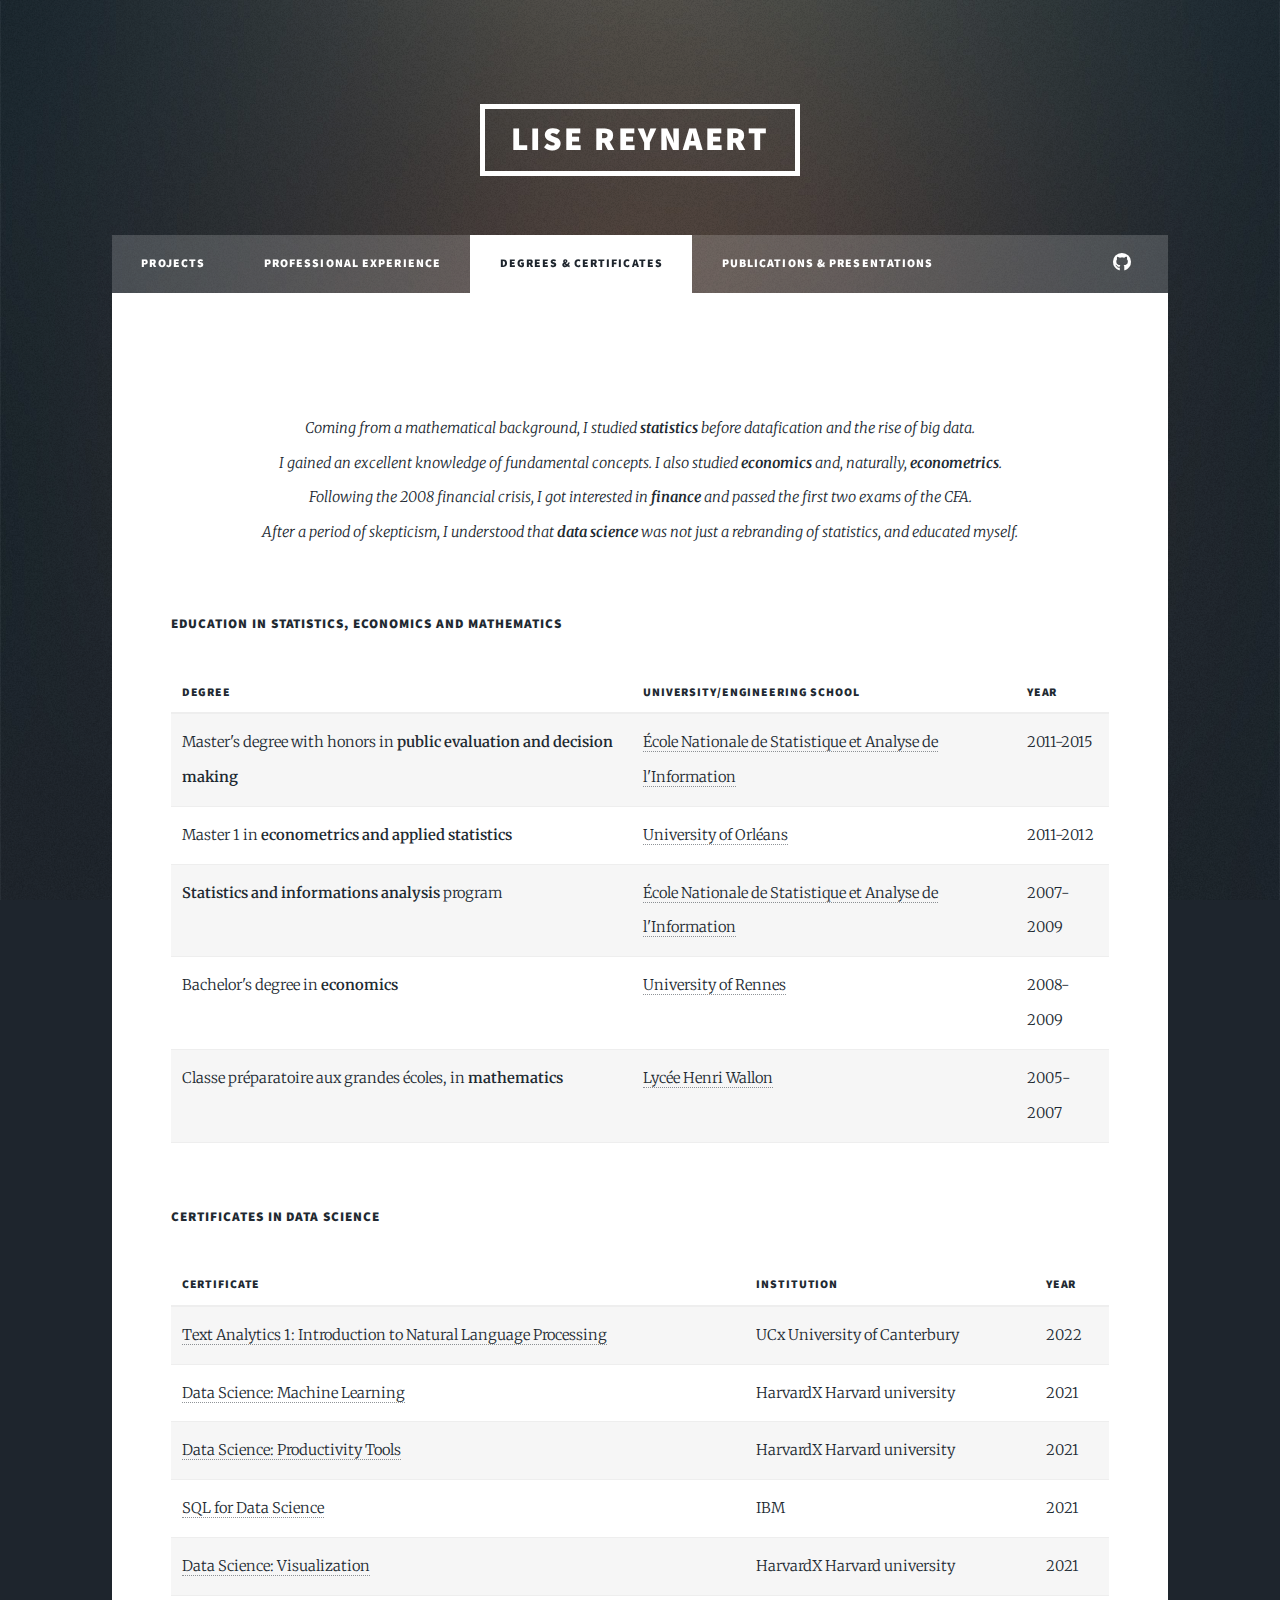
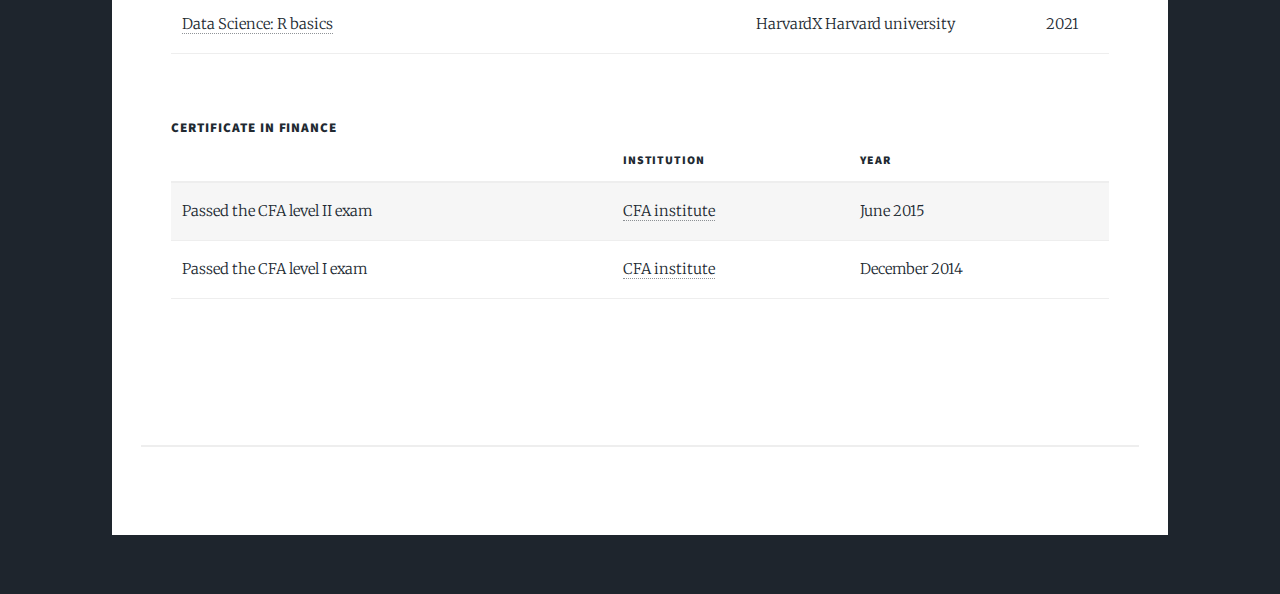
==== education.html @ 7b461258 "Add files via upload" ====
<!DOCTYPE HTML>
<!--
	Massively by HTML5 UP
	html5up.net | @ajlkn
	Free for personal and commercial use under the CCA 3.0 license (html5up.net/license)
-->
<html>
	<head>
		<title>Elements Reference - Massively by HTML5 UP</title>
		<meta charset="utf-8" />
		<meta name="viewport" content="width=device-width, initial-scale=1, user-scalable=no" />
		<link rel="stylesheet" href="assets/css/main.css" />
		<noscript><link rel="stylesheet" href="assets/css/noscript.css" /></noscript>
	</head>
	<body class="is-preload">

		<!-- Wrapper -->
			<div id="wrapper">

				<!-- Header -->
					<header id="header">
						<a href="index.html" class="logo">Lise Reynaert</a>
					</header>

				<!-- Nav -->
					<nav id="nav">
						<ul class="links">
							<li><a href="index.html">Projects</a></li>
							<li><a href="professional-experience.html">Professional experience</a></li>
							<li class="active"><a href="education.html">Degrees & certificates</a></li>
							<li ><a href="Publications.html">Publications & presentations</a></li>

						</ul>
						<ul class="icons">
							<li><a href="https://github.com/LiseReynaert" class="icon brands fa-github"><span class="label">GitHub</span></a></li>
						</ul>

					</nav>

				<!-- Main -->	
					<div id="main">

						<!-- Post -->
							<section class="post">
								<p><center><i>Coming from a mathematical background, I studied <strong>statistics</strong> before datafication and the rise of big data. <br />I gained an excellent knowledge of fundamental concepts.<!-- <br /> <strong>probability, optimisation, statistical inference, estimation, modelling, algorithms, experimental design</strong><br />-->
									I also studied <strong>economics</strong> and, naturally, <strong>econometrics</strong>.<br />
									Following the 2008 financial crisis, I got interested in <strong>finance </strong>and passed the first two exams of the CFA.<br />
									After a period of skepticism, I understood that <strong>data science</strong> was not just a rebranding of statistics, and educated myself.
								</i></center></p><br />

								<!-- Text stuff -->
								<h5>Education in statistics, economics and mathematics</h5><br />
										<div class="table-wrapper">
											<table>
												<thead>
													<tr>
														<th>Degree</th>
														<th>University/engineering school</th>
														<th>Year</th>
													</tr>
												</thead>
												<tbody>
													<tr>
														<td>Master's degree with honors in <b>public evaluation and decision making</b></td>
														<td><a href="https://ensai.fr/en/">École Nationale de Statistique et Analyse de l'Information</a></td>
														<td>2011-2015</td>
													</tr>
													<tr>
														<td>Master 1 in <b>econometrics and applied statistics</b></td>
														<td><a href = "https://www.master-esa.fr/">University of Orléans</a></td>
														<td>2011-2012</td>
													</tr>
													<tr>
														<td><b>Statistics and informations analysis</b> program</td>
														<td> <a href = "https://ensai.fr/en/2-cursus/cursus-statisticien-public/">École Nationale de Statistique et Analyse de l'Information</a></a></td>
														<td>2007-2009</td>
													</tr>
													<tr>
														<td>Bachelor's degree in <b>economics</b></td>
														<td> <a href = "https://eco.univ-rennes1.fr/">University of Rennes</a> </td>
														<td>2008-2009</td>
													</tr>
													<tr>
														<td>Classe préparatoire aux grandes écoles, in <b>mathematics</b></td>
														<td><a href = "https://lyceewallon.wixsite.com/cpge"> Lycée Henri Wallon</a></td>
														<td>2005-2007</td>
													</tr>
												</tbody>
											</table>
											</div>
											<br />
											<h5>Certificates in data science</h5><br />
											<div class="table-wrapper">
												<table>
													<thead>
														<tr>
															<th>Certificate</th>
															<th>Institution</th>
															<th>Year</th>
														</tr>
													</thead>
													<tbody>
														<tr>
															<td><a href="https://www.edx.org/course/introducing-text-analytics">Text Analytics 1: Introduction to Natural Language Processing</a></td>
															<td>UCx University of Canterbury </td>
															<td>2022</td>
														</tr>
														<tr>
															<td><a href="https://www.edx.org/course/data-science-machine-learning"> Data Science: Machine Learning</a></td>
															<td>HarvardX Harvard university</td>
															<td>2021</td>
														</tr>
														<tr>
															<td><a href="https://www.edx.org/course/data-science-productivity-tools"> Data Science: Productivity Tools</a></td>
															<td>HarvardX Harvard university</td>
															<td>2021</td>
														</tr>
														<tr>
															<td><a href="https://www.edx.org/course/sql-for-data-science"> SQL for Data Science</a></td>
															<td>IBM</td>
															<td>2021</td>
														</tr>
														<tr>
															<td><a href="https://www.edx.org/course/data-science-visualization"> Data Science: Visualization</a></td>
															<td>HarvardX Harvard university</td>
															<td>2021</td>
														</tr>	
														<tr>
															<td><a href="https://www.edx.org/course/data-science-r-basics"> Data Science: R basics</a></td>
															<td>HarvardX Harvard university</td>
															<td>2021</td>
														</tr>	
													</tbody>
												</table>

												<br />

												<h5>Certificate in finance</h5>
												<div class="table-wrapper">
													<table>
														<thead>
															<tr>
																<th></th>
																<th>Institution</th>
																<th>Year</th>
															</tr>
														</thead>
														<tbody>
															<tr>
																<td>Passed the CFA level II exam </b></td>
																<td><a href="https://www.cfainstitute.org/">CFA institute</a></td>
																<td>June 2015</td>
															</tr>
															<tr>
																<td>Passed the CFA level I exam </b></td>
																<td><a href="https://www.cfainstitute.org/">CFA institute</a></td>
																<td>December 2014</td>
															</tr>
													</tbody>
												</table>	



									</p>

								
								</section>
				<!-- Copyright -->
					<div id="copyright">
					</div>
				

			</div>

		<!-- Scripts -->
			<script src="assets/js/jquery.min.js"></script>
			<script src="assets/js/jquery.scrollex.min.js"></script>
			<script src="assets/js/jquery.scrolly.min.js"></script>
			<script src="assets/js/browser.min.js"></script>
			<script src="assets/js/breakpoints.min.js"></script>
			<script src="assets/js/util.js"></script>
			<script src="assets/js/main.js"></script>

	</body>
</html>
---- assets/css/main.css ----
@import url(fontawesome-all.min.css);
@import url("https://fonts.googleapis.com/css?family=Merriweather:300,700,300italic,700italic|Source+Sans+Pro:900");

/*
	Massively by HTML5 UP
	html5up.net | @ajlkn
	Free for personal and commercial use under the CCA 3.0 license (html5up.net/license)
*/

html, body, div, span, applet, object,
iframe, h1, h2, h3, h4, h5, h6, p, blockquote,
pre, a, abbr, acronym, address, big, cite,
code, del, dfn, em, img, ins, kbd, q, s, samp,
small, strike, strong, sub, sup, tt, var, b,
u, i, center, dl, dt, dd, ol, ul, li, fieldset,
form, label, legend, table, caption, tbody,
tfoot, thead, tr, th, td, article, aside,
canvas, details, embed, figure, figcaption,
footer, header, hgroup, menu, nav, output, ruby,
section, summary, time, mark, audio, video {
	margin: 0;
	padding: 0;
	border: 0;
	font-size: 100%;
	font: inherit;
	vertical-align: baseline;}

article, aside, details, figcaption, figure,
footer, header, hgroup, menu, nav, section {
	display: block;}

body {
	line-height: 1;
}

ol, ul {
	list-style: none;
}

blockquote, q {
	quotes: none;
}

	blockquote:before, blockquote:after, q:before, q:after {
		content: '';
		content: none;
	}

table {
	border-collapse: collapse;
	border-spacing: 0;
}

body {
	-webkit-text-size-adjust: none;
}

mark {
	background-color: transparent;
	color: inherit;
}

input::-moz-focus-inner {
	border: 0;
	padding: 0;
}

input, select, textarea {
	-moz-appearance: none;
	-webkit-appearance: none;
	-ms-appearance: none;
	appearance: none;
}

/* Basic */

	@-ms-viewport {
		width: device-width;
	}

	body {
		-ms-overflow-style: scrollbar;
	}

	@media screen and (max-width: 480px) {

		html, body {
			min-width: 320px;
		}

	}

	html {
		box-sizing: border-box;
	}

	*, *:before, *:after {
		box-sizing: inherit;
	}

	body {
		background-color: #1e252d;
	}

		body.is-preload *, body.is-preload *:before, body.is-preload *:after {
			-moz-animation: none !important;
			-webkit-animation: none !important;
			-ms-animation: none !important;
			animation: none !important;
			-moz-transition: none !important;
			-webkit-transition: none !important;
			-ms-transition: none !important;
			transition: none !important;
		}

/* Type */

	html {
		font-size: 16pt;
	}

		@media screen and (max-width: 1680px) {

			html {
				font-size: 12pt;
			}

		}

		@media screen and (max-width: 1280px) {

			html {
				font-size: 11pt;
			}

		}

		@media screen and (max-width: 360px) {

			html {
				font-size: 10pt;
			}

		}

	body {
		color: #212931;
	}

	body, input, select, textarea {
		font-family: "Merriweather", Georgia, serif;
		font-weight: 300;
		font-size: 1rem;
		line-height: 2.375;
	}

	a {
		-moz-transition: color 0.2s ease-in-out, background-color 0.2s ease-in-out, border-color 0.2s ease-in-out, box-shadow 0.2s ease-in-out;
		-webkit-transition: color 0.2s ease-in-out, background-color 0.2s ease-in-out, border-color 0.2s ease-in-out, box-shadow 0.2s ease-in-out;
		-ms-transition: color 0.2s ease-in-out, background-color 0.2s ease-in-out, border-color 0.2s ease-in-out, box-shadow 0.2s ease-in-out;
		transition: color 0.2s ease-in-out, background-color 0.2s ease-in-out, border-color 0.2s ease-in-out, box-shadow 0.2s ease-in-out;
		border-bottom: dotted 1px;
		text-decoration: none;
	}

		a:hover {
			border-bottom-color: transparent;
		}

	strong, b {
		font-weight: 600;
	}

	em, i {
		font-style: italic;
	}

	p {
		text-align: justify;
		margin: 0 0 2rem 0;
	}

	h1, h2, h3, h4, h5, h6 {
		font-family: "Source Sans Pro", Helvetica, sans-serif;
		font-weight: 900;
		line-height: 1.5;
		letter-spacing: 0.075em;
		text-transform: uppercase;
		margin: 0 0 1rem 0;
	}

		h1 a, h2 a, h3 a, h4 a, h5 a, h6 a {
			border-bottom: 0;
			color: inherit;
			text-decoration: none;
		}

	h1 {
		font-size: 4rem;
		line-height: 1.1;
		margin: 0 0 2rem 0;
	}

	h2 {
		font-size: 1.75rem;
		line-height: 1.3;
		margin: 0 0 1.5rem 0;
	}

	h3 {
		font-size: 1.25rem;
		margin: 0 0 1.5rem 0;
	}

	h4 {
		font-size: 1rem;
	}

	h5 {
		font-size: 0.9rem;
	}

	h6 {
		font-size: 0.8rem;
	}

	sub {
		font-size: 0.8rem;
		position: relative;
		top: 0.5rem;
	}

	sup {
		font-size: 0.8rem;
		position: relative;
		top: -0.5rem;
	}

	blockquote {
		border-left: solid 4px;
		font-style: italic;
		margin: 0 0 2rem 0;
		padding: 0.5rem 0 0.5rem 2rem;
	}

	code {
		border: solid 2px;
		font-family: "Courier New", monospace;
		font-size: 0.9rem;
		margin: 0 0.25rem;
		padding: 0.25rem 0.65rem;
	}

	pre {
		-webkit-overflow-scrolling: touch;
		font-family: "Courier New", monospace;
		font-size: 0.9rem;
		margin: 0 0 2rem 0;
	}

		pre code {
			display: block;
			line-height: 1.75;
			padding: 1rem 1.5rem;
			overflow-x: auto;
		}

	hr {
		border: 0;
		border-bottom: solid 2px;
		margin: 3rem 0;
	}

		hr.major {
			margin: 5rem 0;
		}

	.align-left {
		text-align: left;
	}

	.align-center {
		text-align: center;
	}

	.align-right {
		text-align: right;
	}

	input, select, textarea {
		color: #212931;
	}

	a {
		color: #212931;
		border-bottom-color: rgba(33, 41, 49, 0.5);
	}

		a:hover {
			border-bottom-color: transparent;
			color: #18bfef !important;
		}

	strong, b {
		color: #212931;
	}

	h1, h2, h3, h4, h5, h6 {
		color: #212931;
	}

	blockquote {
		border-left-color: #eeeeee;
	}

	code {
		background: rgba(220, 220, 220, 0.25);
		border-color: #eeeeee;
	}

	hr {
		border-bottom-color: #eeeeee;
	}

/* Row */

	.row {
		display: flex;
		flex-wrap: wrap;
		box-sizing: border-box;
		align-items: stretch;
	}

		.row > * {
			box-sizing: border-box;
		}

		.row.gtr-uniform > * > :last-child {
			margin-bottom: 0;
		}

		.row.aln-left {
			justify-content: flex-start;
		}

		.row.aln-center {
			justify-content: center;
		}

		.row.aln-right {
			justify-content: flex-end;
		}

		.row.aln-top {
			align-items: flex-start;
		}

		.row.aln-middle {
			align-items: center;
		}

		.row.aln-bottom {
			align-items: flex-end;
		}

		.row > .imp {
			order: -1;
		}

		.row > .col-1 {
			width: 8.33333%;
		}

		.row > .off-1 {
			margin-left: 8.33333%;
		}

		.row > .col-2 {
			width: 16.66667%;
		}

		.row > .off-2 {
			margin-left: 16.66667%;
		}

		.row > .col-3 {
			width: 25%;
		}

		.row > .off-3 {
			margin-left: 25%;
		}

		.row > .col-4 {
			width: 33.33333%;
		}

		.row > .off-4 {
			margin-left: 33.33333%;
		}

		.row > .col-5 {
			width: 41.66667%;
		}

		.row > .off-5 {
			margin-left: 41.66667%;
		}

		.row > .col-6 {
			width: 50%;
		}

		.row > .off-6 {
			margin-left: 50%;
		}

		.row > .col-7 {
			width: 58.33333%;
		}

		.row > .off-7 {
			margin-left: 58.33333%;
		}

		.row > .col-8 {
			width: 66.66667%;
		}

		.row > .off-8 {
			margin-left: 66.66667%;
		}

		.row > .col-9 {
			width: 75%;
		}

		.row > .off-9 {
			margin-left: 75%;
		}

		.row > .col-10 {
			width: 83.33333%;
		}

		.row > .off-10 {
			margin-left: 83.33333%;
		}

		.row > .col-11 {
			width: 91.66667%;
		}

		.row > .off-11 {
			margin-left: 91.66667%;
		}

		.row > .col-12 {
			width: 100%;
		}

		.row > .off-12 {
			margin-left: 100%;
		}

		.row.gtr-0 {
			margin-top: 0;
			margin-left: 0rem;
		}

			.row.gtr-0 > * {
				padding: 0 0 0 0rem;
			}

			.row.gtr-0.gtr-uniform {
				margin-top: 0rem;
			}

				.row.gtr-0.gtr-uniform > * {
					padding-top: 0rem;
				}

		.row.gtr-25 {
			margin-top: 0;
			margin-left: -0.375rem;
		}

			.row.gtr-25 > * {
				padding: 0 0 0 0.375rem;
			}

			.row.gtr-25.gtr-uniform {
				margin-top: -0.375rem;
			}

				.row.gtr-25.gtr-uniform > * {
					padding-top: 0.375rem;
				}

		.row.gtr-50 {
			margin-top: 0;
			margin-left: -0.75rem;
		}

			.row.gtr-50 > * {
				padding: 0 0 0 0.75rem;
			}

			.row.gtr-50.gtr-uniform {
				margin-top: -0.75rem;
			}

				.row.gtr-50.gtr-uniform > * {
					padding-top: 0.75rem;
				}

		.row {
			margin-top: 0;
			margin-left: -1.5rem;
		}

			.row > * {
				padding: 0 0 0 1.5rem;
			}

			.row.gtr-uniform {
				margin-top: -1.5rem;
			}

				.row.gtr-uniform > * {
					padding-top: 1.5rem;
				}

		.row.gtr-150 {
			margin-top: 0;
			margin-left: -2.25rem;
		}

			.row.gtr-150 > * {
				padding: 0 0 0 2.25rem;
			}

			.row.gtr-150.gtr-uniform {
				margin-top: -2.25rem;
			}

				.row.gtr-150.gtr-uniform > * {
					padding-top: 2.25rem;
				}

		.row.gtr-200 {
			margin-top: 0;
			margin-left: -3rem;
		}

			.row.gtr-200 > * {
				padding: 0 0 0 3rem;
			}

			.row.gtr-200.gtr-uniform {
				margin-top: -3rem;
			}

				.row.gtr-200.gtr-uniform > * {
					padding-top: 3rem;
				}

		@media screen and (max-width: 1680px) {

			.row {
				display: flex;
				flex-wrap: wrap;
				box-sizing: border-box;
				align-items: stretch;
			}

				.row > * {
					box-sizing: border-box;
				}

				.row.gtr-uniform > * > :last-child {
					margin-bottom: 0;
				}

				.row.aln-left {
					justify-content: flex-start;
				}

				.row.aln-center {
					justify-content: center;
				}

				.row.aln-right {
					justify-content: flex-end;
				}

				.row.aln-top {
					align-items: flex-start;
				}

				.row.aln-middle {
					align-items: center;
				}

				.row.aln-bottom {
					align-items: flex-end;
				}

				.row > .imp-xlarge {
					order: -1;
				}

				.row > .col-1-xlarge {
					width: 8.33333%;
				}

				.row > .off-1-xlarge {
					margin-left: 8.33333%;
				}

				.row > .col-2-xlarge {
					width: 16.66667%;
				}

				.row > .off-2-xlarge {
					margin-left: 16.66667%;
				}

				.row > .col-3-xlarge {
					width: 25%;
				}

				.row > .off-3-xlarge {
					margin-left: 25%;
				}

				.row > .col-4-xlarge {
					width: 33.33333%;
				}

				.row > .off-4-xlarge {
					margin-left: 33.33333%;
				}

				.row > .col-5-xlarge {
					width: 41.66667%;
				}

				.row > .off-5-xlarge {
					margin-left: 41.66667%;
				}

				.row > .col-6-xlarge {
					width: 50%;
				}

				.row > .off-6-xlarge {
					margin-left: 50%;
				}

				.row > .col-7-xlarge {
					width: 58.33333%;
				}

				.row > .off-7-xlarge {
					margin-left: 58.33333%;
				}

				.row > .col-8-xlarge {
					width: 66.66667%;
				}

				.row > .off-8-xlarge {
					margin-left: 66.66667%;
				}

				.row > .col-9-xlarge {
					width: 75%;
				}

				.row > .off-9-xlarge {
					margin-left: 75%;
				}

				.row > .col-10-xlarge {
					width: 83.33333%;
				}

				.row > .off-10-xlarge {
					margin-left: 83.33333%;
				}

				.row > .col-11-xlarge {
					width: 91.66667%;
				}

				.row > .off-11-xlarge {
					margin-left: 91.66667%;
				}

				.row > .col-12-xlarge {
					width: 100%;
				}

				.row > .off-12-xlarge {
					margin-left: 100%;
				}

				.row.gtr-0 {
					margin-top: 0;
					margin-left: 0rem;
				}

					.row.gtr-0 > * {
						padding: 0 0 0 0rem;
					}

					.row.gtr-0.gtr-uniform {
						margin-top: 0rem;
					}

						.row.gtr-0.gtr-uniform > * {
							padding-top: 0rem;
						}

				.row.gtr-25 {
					margin-top: 0;
					margin-left: -0.375rem;
				}

					.row.gtr-25 > * {
						padding: 0 0 0 0.375rem;
					}

					.row.gtr-25.gtr-uniform {
						margin-top: -0.375rem;
					}

						.row.gtr-25.gtr-uniform > * {
							padding-top: 0.375rem;
						}

				.row.gtr-50 {
					margin-top: 0;
					margin-left: -0.75rem;
				}

					.row.gtr-50 > * {
						padding: 0 0 0 0.75rem;
					}

					.row.gtr-50.gtr-uniform {
						margin-top: -0.75rem;
					}

						.row.gtr-50.gtr-uniform > * {
							padding-top: 0.75rem;
						}

				.row {
					margin-top: 0;
					margin-left: -1.5rem;
				}

					.row > * {
						padding: 0 0 0 1.5rem;
					}

					.row.gtr-uniform {
						margin-top: -1.5rem;
					}

						.row.gtr-uniform > * {
							padding-top: 1.5rem;
						}

				.row.gtr-150 {
					margin-top: 0;
					margin-left: -2.25rem;
				}

					.row.gtr-150 > * {
						padding: 0 0 0 2.25rem;
					}

					.row.gtr-150.gtr-uniform {
						margin-top: -2.25rem;
					}

						.row.gtr-150.gtr-uniform > * {
							padding-top: 2.25rem;
						}

				.row.gtr-200 {
					margin-top: 0;
					margin-left: -3rem;
				}

					.row.gtr-200 > * {
						padding: 0 0 0 3rem;
					}

					.row.gtr-200.gtr-uniform {
						margin-top: -3rem;
					}

						.row.gtr-200.gtr-uniform > * {
							padding-top: 3rem;
						}

		}

		@media screen and (max-width: 1280px) {

			.row {
				display: flex;
				flex-wrap: wrap;
				box-sizing: border-box;
				align-items: stretch;
			}

				.row > * {
					box-sizing: border-box;
				}

				.row.gtr-uniform > * > :last-child {
					margin-bottom: 0;
				}

				.row.aln-left {
					justify-content: flex-start;
				}

				.row.aln-center {
					justify-content: center;
				}

				.row.aln-right {
					justify-content: flex-end;
				}

				.row.aln-top {
					align-items: flex-start;
				}

				.row.aln-middle {
					align-items: center;
				}

				.row.aln-bottom {
					align-items: flex-end;
				}

				.row > .imp-large {
					order: -1;
				}

				.row > .col-1-large {
					width: 8.33333%;
				}

				.row > .off-1-large {
					margin-left: 8.33333%;
				}

				.row > .col-2-large {
					width: 16.66667%;
				}

				.row > .off-2-large {
					margin-left: 16.66667%;
				}

				.row > .col-3-large {
					width: 25%;
				}

				.row > .off-3-large {
					margin-left: 25%;
				}

				.row > .col-4-large {
					width: 33.33333%;
				}

				.row > .off-4-large {
					margin-left: 33.33333%;
				}

				.row > .col-5-large {
					width: 41.66667%;
				}

				.row > .off-5-large {
					margin-left: 41.66667%;
				}

				.row > .col-6-large {
					width: 50%;
				}

				.row > .off-6-large {
					margin-left: 50%;
				}

				.row > .col-7-large {
					width: 58.33333%;
				}

				.row > .off-7-large {
					margin-left: 58.33333%;
				}

				.row > .col-8-large {
					width: 66.66667%;
				}

				.row > .off-8-large {
					margin-left: 66.66667%;
				}

				.row > .col-9-large {
					width: 75%;
				}

				.row > .off-9-large {
					margin-left: 75%;
				}

				.row > .col-10-large {
					width: 83.33333%;
				}

				.row > .off-10-large {
					margin-left: 83.33333%;
				}

				.row > .col-11-large {
					width: 91.66667%;
				}

				.row > .off-11-large {
					margin-left: 91.66667%;
				}

				.row > .col-12-large {
					width: 100%;
				}

				.row > .off-12-large {
					margin-left: 100%;
				}

				.row.gtr-0 {
					margin-top: 0;
					margin-left: 0rem;
				}

					.row.gtr-0 > * {
						padding: 0 0 0 0rem;
					}

					.row.gtr-0.gtr-uniform {
						margin-top: 0rem;
					}

						.row.gtr-0.gtr-uniform > * {
							padding-top: 0rem;
						}

				.row.gtr-25 {
					margin-top: 0;
					margin-left: -0.375rem;
				}

					.row.gtr-25 > * {
						padding: 0 0 0 0.375rem;
					}

					.row.gtr-25.gtr-uniform {
						margin-top: -0.375rem;
					}

						.row.gtr-25.gtr-uniform > * {
							padding-top: 0.375rem;
						}

				.row.gtr-50 {
					margin-top: 0;
					margin-left: -0.75rem;
				}

					.row.gtr-50 > * {
						padding: 0 0 0 0.75rem;
					}

					.row.gtr-50.gtr-uniform {
						margin-top: -0.75rem;
					}

						.row.gtr-50.gtr-uniform > * {
							padding-top: 0.75rem;
						}

				.row {
					margin-top: 0;
					margin-left: -1.5rem;
				}

					.row > * {
						padding: 0 0 0 1.5rem;
					}

					.row.gtr-uniform {
						margin-top: -1.5rem;
					}

						.row.gtr-uniform > * {
							padding-top: 1.5rem;
						}

				.row.gtr-150 {
					margin-top: 0;
					margin-left: -2.25rem;
				}

					.row.gtr-150 > * {
						padding: 0 0 0 2.25rem;
					}

					.row.gtr-150.gtr-uniform {
						margin-top: -2.25rem;
					}

						.row.gtr-150.gtr-uniform > * {
							padding-top: 2.25rem;
						}

				.row.gtr-200 {
					margin-top: 0;
					margin-left: -3rem;
				}

					.row.gtr-200 > * {
						padding: 0 0 0 3rem;
					}

					.row.gtr-200.gtr-uniform {
						margin-top: -3rem;
					}

						.row.gtr-200.gtr-uniform > * {
							padding-top: 3rem;
						}

		}

		@media screen and (max-width: 980px) {

			.row {
				display: flex;
				flex-wrap: wrap;
				box-sizing: border-box;
				align-items: stretch;
			}

				.row > * {
					box-sizing: border-box;
				}

				.row.gtr-uniform > * > :last-child {
					margin-bottom: 0;
				}

				.row.aln-left {
					justify-content: flex-start;
				}

				.row.aln-center {
					justify-content: center;
				}

				.row.aln-right {
					justify-content: flex-end;
				}

				.row.aln-top {
					align-items: flex-start;
				}

				.row.aln-middle {
					align-items: center;
				}

				.row.aln-bottom {
					align-items: flex-end;
				}

				.row > .imp-medium {
					order: -1;
				}

				.row > .col-1-medium {
					width: 8.33333%;
				}

				.row > .off-1-medium {
					margin-left: 8.33333%;
				}

				.row > .col-2-medium {
					width: 16.66667%;
				}

				.row > .off-2-medium {
					margin-left: 16.66667%;
				}

				.row > .col-3-medium {
					width: 25%;
				}

				.row > .off-3-medium {
					margin-left: 25%;
				}

				.row > .col-4-medium {
					width: 33.33333%;
				}

				.row > .off-4-medium {
					margin-left: 33.33333%;
				}

				.row > .col-5-medium {
					width: 41.66667%;
				}

				.row > .off-5-medium {
					margin-left: 41.66667%;
				}

				.row > .col-6-medium {
					width: 50%;
				}

				.row > .off-6-medium {
					margin-left: 50%;
				}

				.row > .col-7-medium {
					width: 58.33333%;
				}

				.row > .off-7-medium {
					margin-left: 58.33333%;
				}

				.row > .col-8-medium {
					width: 66.66667%;
				}

				.row > .off-8-medium {
					margin-left: 66.66667%;
				}

				.row > .col-9-medium {
					width: 75%;
				}

				.row > .off-9-medium {
					margin-left: 75%;
				}

				.row > .col-10-medium {
					width: 83.33333%;
				}

				.row > .off-10-medium {
					margin-left: 83.33333%;
				}

				.row > .col-11-medium {
					width: 91.66667%;
				}

				.row > .off-11-medium {
					margin-left: 91.66667%;
				}

				.row > .col-12-medium {
					width: 100%;
				}

				.row > .off-12-medium {
					margin-left: 100%;
				}

				.row.gtr-0 {
					margin-top: 0;
					margin-left: 0rem;
				}

					.row.gtr-0 > * {
						padding: 0 0 0 0rem;
					}

					.row.gtr-0.gtr-uniform {
						margin-top: 0rem;
					}

						.row.gtr-0.gtr-uniform > * {
							padding-top: 0rem;
						}

				.row.gtr-25 {
					margin-top: 0;
					margin-left: -0.375rem;
				}

					.row.gtr-25 > * {
						padding: 0 0 0 0.375rem;
					}

					.row.gtr-25.gtr-uniform {
						margin-top: -0.375rem;
					}

						.row.gtr-25.gtr-uniform > * {
							padding-top: 0.375rem;
						}

				.row.gtr-50 {
					margin-top: 0;
					margin-left: -0.75rem;
				}

					.row.gtr-50 > * {
						padding: 0 0 0 0.75rem;
					}

					.row.gtr-50.gtr-uniform {
						margin-top: -0.75rem;
					}

						.row.gtr-50.gtr-uniform > * {
							padding-top: 0.75rem;
						}

				.row {
					margin-top: 0;
					margin-left: -1.5rem;
				}

					.row > * {
						padding: 0 0 0 1.5rem;
					}

					.row.gtr-uniform {
						margin-top: -1.5rem;
					}

						.row.gtr-uniform > * {
							padding-top: 1.5rem;
						}

				.row.gtr-150 {
					margin-top: 0;
					margin-left: -2.25rem;
				}

					.row.gtr-150 > * {
						padding: 0 0 0 2.25rem;
					}

					.row.gtr-150.gtr-uniform {
						margin-top: -2.25rem;
					}

						.row.gtr-150.gtr-uniform > * {
							padding-top: 2.25rem;
						}

				.row.gtr-200 {
					margin-top: 0;
					margin-left: -3rem;
				}

					.row.gtr-200 > * {
						padding: 0 0 0 3rem;
					}

					.row.gtr-200.gtr-uniform {
						margin-top: -3rem;
					}

						.row.gtr-200.gtr-uniform > * {
							padding-top: 3rem;
						}

		}

		@media screen and (max-width: 736px) {

			.row {
				display: flex;
				flex-wrap: wrap;
				box-sizing: border-box;
				align-items: stretch;
			}

				.row > * {
					box-sizing: border-box;
				}

				.row.gtr-uniform > * > :last-child {
					margin-bottom: 0;
				}

				.row.aln-left {
					justify-content: flex-start;
				}

				.row.aln-center {
					justify-content: center;
				}

				.row.aln-right {
					justify-content: flex-end;
				}

				.row.aln-top {
					align-items: flex-start;
				}

				.row.aln-middle {
					align-items: center;
				}

				.row.aln-bottom {
					align-items: flex-end;
				}

				.row > .imp-small {
					order: -1;
				}

				.row > .col-1-small {
					width: 8.33333%;
				}

				.row > .off-1-small {
					margin-left: 8.33333%;
				}

				.row > .col-2-small {
					width: 16.66667%;
				}

				.row > .off-2-small {
					margin-left: 16.66667%;
				}

				.row > .col-3-small {
					width: 25%;
				}

				.row > .off-3-small {
					margin-left: 25%;
				}

				.row > .col-4-small {
					width: 33.33333%;
				}

				.row > .off-4-small {
					margin-left: 33.33333%;
				}

				.row > .col-5-small {
					width: 41.66667%;
				}

				.row > .off-5-small {
					margin-left: 41.66667%;
				}

				.row > .col-6-small {
					width: 50%;
				}

				.row > .off-6-small {
					margin-left: 50%;
				}

				.row > .col-7-small {
					width: 58.33333%;
				}

				.row > .off-7-small {
					margin-left: 58.33333%;
				}

				.row > .col-8-small {
					width: 66.66667%;
				}

				.row > .off-8-small {
					margin-left: 66.66667%;
				}

				.row > .col-9-small {
					width: 75%;
				}

				.row > .off-9-small {
					margin-left: 75%;
				}

				.row > .col-10-small {
					width: 83.33333%;
				}

				.row > .off-10-small {
					margin-left: 83.33333%;
				}

				.row > .col-11-small {
					width: 91.66667%;
				}

				.row > .off-11-small {
					margin-left: 91.66667%;
				}

				.row > .col-12-small {
					width: 100%;
				}

				.row > .off-12-small {
					margin-left: 100%;
				}

				.row.gtr-0 {
					margin-top: 0;
					margin-left: 0rem;
				}

					.row.gtr-0 > * {
						padding: 0 0 0 0rem;
					}

					.row.gtr-0.gtr-uniform {
						margin-top: 0rem;
					}

						.row.gtr-0.gtr-uniform > * {
							padding-top: 0rem;
						}

				.row.gtr-25 {
					margin-top: 0;
					margin-left: -0.375rem;
				}

					.row.gtr-25 > * {
						padding: 0 0 0 0.375rem;
					}

					.row.gtr-25.gtr-uniform {
						margin-top: -0.375rem;
					}

						.row.gtr-25.gtr-uniform > * {
							padding-top: 0.375rem;
						}

				.row.gtr-50 {
					margin-top: 0;
					margin-left: -0.75rem;
				}

					.row.gtr-50 > * {
						padding: 0 0 0 0.75rem;
					}

					.row.gtr-50.gtr-uniform {
						margin-top: -0.75rem;
					}

						.row.gtr-50.gtr-uniform > * {
							padding-top: 0.75rem;
						}

				.row {
					margin-top: 0;
					margin-left: -1.5rem;
				}

					.row > * {
						padding: 0 0 0 1.5rem;
					}

					.row.gtr-uniform {
						margin-top: -1.5rem;
					}

						.row.gtr-uniform > * {
							padding-top: 1.5rem;
						}

				.row.gtr-150 {
					margin-top: 0;
					margin-left: -2.25rem;
				}

					.row.gtr-150 > * {
						padding: 0 0 0 2.25rem;
					}

					.row.gtr-150.gtr-uniform {
						margin-top: -2.25rem;
					}

						.row.gtr-150.gtr-uniform > * {
							padding-top: 2.25rem;
						}

				.row.gtr-200 {
					margin-top: 0;
					margin-left: -3rem;
				}

					.row.gtr-200 > * {
						padding: 0 0 0 3rem;
					}

					.row.gtr-200.gtr-uniform {
						margin-top: -3rem;
					}

						.row.gtr-200.gtr-uniform > * {
							padding-top: 3rem;
						}

		}

		@media screen and (max-width: 480px) {

			.row {
				display: flex;
				flex-wrap: wrap;
				box-sizing: border-box;
				align-items: stretch;
			}

				.row > * {
					box-sizing: border-box;
				}

				.row.gtr-uniform > * > :last-child {
					margin-bottom: 0;
				}

				.row.aln-left {
					justify-content: flex-start;
				}

				.row.aln-center {
					justify-content: center;
				}

				.row.aln-right {
					justify-content: flex-end;
				}

				.row.aln-top {
					align-items: flex-start;
				}

				.row.aln-middle {
					align-items: center;
				}

				.row.aln-bottom {
					align-items: flex-end;
				}

				.row > .imp-xsmall {
					order: -1;
				}

				.row > .col-1-xsmall {
					width: 8.33333%;
				}

				.row > .off-1-xsmall {
					margin-left: 8.33333%;
				}

				.row > .col-2-xsmall {
					width: 16.66667%;
				}

				.row > .off-2-xsmall {
					margin-left: 16.66667%;
				}

				.row > .col-3-xsmall {
					width: 25%;
				}

				.row > .off-3-xsmall {
					margin-left: 25%;
				}

				.row > .col-4-xsmall {
					width: 33.33333%;
				}

				.row > .off-4-xsmall {
					margin-left: 33.33333%;
				}

				.row > .col-5-xsmall {
					width: 41.66667%;
				}

				.row > .off-5-xsmall {
					margin-left: 41.66667%;
				}

				.row > .col-6-xsmall {
					width: 50%;
				}

				.row > .off-6-xsmall {
					margin-left: 50%;
				}

				.row > .col-7-xsmall {
					width: 58.33333%;
				}

				.row > .off-7-xsmall {
					margin-left: 58.33333%;
				}

				.row > .col-8-xsmall {
					width: 66.66667%;
				}

				.row > .off-8-xsmall {
					margin-left: 66.66667%;
				}

				.row > .col-9-xsmall {
					width: 75%;
				}

				.row > .off-9-xsmall {
					margin-left: 75%;
				}

				.row > .col-10-xsmall {
					width: 83.33333%;
				}

				.row > .off-10-xsmall {
					margin-left: 83.33333%;
				}

				.row > .col-11-xsmall {
					width: 91.66667%;
				}

				.row > .off-11-xsmall {
					margin-left: 91.66667%;
				}

				.row > .col-12-xsmall {
					width: 100%;
				}

				.row > .off-12-xsmall {
					margin-left: 100%;
				}

				.row.gtr-0 {
					margin-top: 0;
					margin-left: 0rem;
				}

					.row.gtr-0 > * {
						padding: 0 0 0 0rem;
					}

					.row.gtr-0.gtr-uniform {
						margin-top: 0rem;
					}

						.row.gtr-0.gtr-uniform > * {
							padding-top: 0rem;
						}

				.row.gtr-25 {
					margin-top: 0;
					margin-left: -0.375rem;
				}

					.row.gtr-25 > * {
						padding: 0 0 0 0.375rem;
					}

					.row.gtr-25.gtr-uniform {
						margin-top: -0.375rem;
					}

						.row.gtr-25.gtr-uniform > * {
							padding-top: 0.375rem;
						}

				.row.gtr-50 {
					margin-top: 0;
					margin-left: -0.75rem;
				}

					.row.gtr-50 > * {
						padding: 0 0 0 0.75rem;
					}

					.row.gtr-50.gtr-uniform {
						margin-top: -0.75rem;
					}

						.row.gtr-50.gtr-uniform > * {
							padding-top: 0.75rem;
						}

				.row {
					margin-top: 0;
					margin-left: -1.5rem;
				}

					.row > * {
						padding: 0 0 0 1.5rem;
					}

					.row.gtr-uniform {
						margin-top: -1.5rem;
					}

						.row.gtr-uniform > * {
							padding-top: 1.5rem;
						}

				.row.gtr-150 {
					margin-top: 0;
					margin-left: -2.25rem;
				}

					.row.gtr-150 > * {
						padding: 0 0 0 2.25rem;
					}

					.row.gtr-150.gtr-uniform {
						margin-top: -2.25rem;
					}

						.row.gtr-150.gtr-uniform > * {
							padding-top: 2.25rem;
						}

				.row.gtr-200 {
					margin-top: 0;
					margin-left: -3rem;
				}

					.row.gtr-200 > * {
						padding: 0 0 0 3rem;
					}

					.row.gtr-200.gtr-uniform {
						margin-top: -3rem;
					}

						.row.gtr-200.gtr-uniform > * {
							padding-top: 3rem;
						}

		}

		@media screen and (max-width: 360px) {

			.row {
				display: flex;
				flex-wrap: wrap;
				box-sizing: border-box;
				align-items: stretch;
			}

				.row > * {
					box-sizing: border-box;
				}

				.row.gtr-uniform > * > :last-child {
					margin-bottom: 0;
				}

				.row.aln-left {
					justify-content: flex-start;
				}

				.row.aln-center {
					justify-content: center;
				}

				.row.aln-right {
					justify-content: flex-end;
				}

				.row.aln-top {
					align-items: flex-start;
				}

				.row.aln-middle {
					align-items: center;
				}

				.row.aln-bottom {
					align-items: flex-end;
				}

				.row > .imp-xxsmall {
					order: -1;
				}

				.row > .col-1-xxsmall {
					width: 8.33333%;
				}

				.row > .off-1-xxsmall {
					margin-left: 8.33333%;
				}

				.row > .col-2-xxsmall {
					width: 16.66667%;
				}

				.row > .off-2-xxsmall {
					margin-left: 16.66667%;
				}

				.row > .col-3-xxsmall {
					width: 25%;
				}

				.row > .off-3-xxsmall {
					margin-left: 25%;
				}

				.row > .col-4-xxsmall {
					width: 33.33333%;
				}

				.row > .off-4-xxsmall {
					margin-left: 33.33333%;
				}

				.row > .col-5-xxsmall {
					width: 41.66667%;
				}

				.row > .off-5-xxsmall {
					margin-left: 41.66667%;
				}

				.row > .col-6-xxsmall {
					width: 50%;
				}

				.row > .off-6-xxsmall {
					margin-left: 50%;
				}

				.row > .col-7-xxsmall {
					width: 58.33333%;
				}

				.row > .off-7-xxsmall {
					margin-left: 58.33333%;
				}

				.row > .col-8-xxsmall {
					width: 66.66667%;
				}

				.row > .off-8-xxsmall {
					margin-left: 66.66667%;
				}

				.row > .col-9-xxsmall {
					width: 75%;
				}

				.row > .off-9-xxsmall {
					margin-left: 75%;
				}

				.row > .col-10-xxsmall {
					width: 83.33333%;
				}

				.row > .off-10-xxsmall {
					margin-left: 83.33333%;
				}

				.row > .col-11-xxsmall {
					width: 91.66667%;
				}

				.row > .off-11-xxsmall {
					margin-left: 91.66667%;
				}

				.row > .col-12-xxsmall {
					width: 100%;
				}

				.row > .off-12-xxsmall {
					margin-left: 100%;
				}

				.row.gtr-0 {
					margin-top: 0;
					margin-left: 0rem;
				}

					.row.gtr-0 > * {
						padding: 0 0 0 0rem;
					}

					.row.gtr-0.gtr-uniform {
						margin-top: 0rem;
					}

						.row.gtr-0.gtr-uniform > * {
							padding-top: 0rem;
						}

				.row.gtr-25 {
					margin-top: 0;
					margin-left: -0.375rem;
				}

					.row.gtr-25 > * {
						padding: 0 0 0 0.375rem;
					}

					.row.gtr-25.gtr-uniform {
						margin-top: -0.375rem;
					}

						.row.gtr-25.gtr-uniform > * {
							padding-top: 0.375rem;
						}

				.row.gtr-50 {
					margin-top: 0;
					margin-left: -0.75rem;
				}

					.row.gtr-50 > * {
						padding: 0 0 0 0.75rem;
					}

					.row.gtr-50.gtr-uniform {
						margin-top: -0.75rem;
					}

						.row.gtr-50.gtr-uniform > * {
							padding-top: 0.75rem;
						}

				.row {
					margin-top: 0;
					margin-left: -1.5rem;
				}

					.row > * {
						padding: 0 0 0 1.5rem;
					}

					.row.gtr-uniform {
						margin-top: -1.5rem;
					}

						.row.gtr-uniform > * {
							padding-top: 1.5rem;
						}

				.row.gtr-150 {
					margin-top: 0;
					margin-left: -2.25rem;
				}

					.row.gtr-150 > * {
						padding: 0 0 0 2.25rem;
					}

					.row.gtr-150.gtr-uniform {
						margin-top: -2.25rem;
					}

						.row.gtr-150.gtr-uniform > * {
							padding-top: 2.25rem;
						}

				.row.gtr-200 {
					margin-top: 0;
					margin-left: -3rem;
				}

					.row.gtr-200 > * {
						padding: 0 0 0 3rem;
					}

					.row.gtr-200.gtr-uniform {
						margin-top: -3rem;
					}

						.row.gtr-200.gtr-uniform > * {
							padding-top: 3rem;
						}

		}

/* Box */

	.box {
		border: solid 2px;
		margin-bottom: 2rem;
		padding: 1.5rem;
	}

		.box > :last-child,
		.box > :last-child > :last-child,
		.box > :last-child > :last-child > :last-child {
			margin-bottom: 0;
		}

		.box.alt {
			border: 0;
			border-radius: 0;
			padding: 0;
		}

	.box {
		border-color: #eeeeee;
	}

/* Button */

	input[type="submit"],
	input[type="reset"],
	input[type="button"],
	button,
	.button {
		-moz-appearance: none;
		-webkit-appearance: none;
		-ms-appearance: none;
		appearance: none;
		-moz-transition: background-color 0.2s ease-in-out, box-shadow 0.2s ease-in-out, color 0.2s ease-in-out;
		-webkit-transition: background-color 0.2s ease-in-out, box-shadow 0.2s ease-in-out, color 0.2s ease-in-out;
		-ms-transition: background-color 0.2s ease-in-out, box-shadow 0.2s ease-in-out, color 0.2s ease-in-out;
		transition: background-color 0.2s ease-in-out, box-shadow 0.2s ease-in-out, color 0.2s ease-in-out;
		border: 0;
		border-radius: 0;
		cursor: pointer;
		display: inline-block;
		font-family: "Source Sans Pro", Helvetica, sans-serif;
		font-size: 0.8rem;
		font-weight: 900;
		letter-spacing: 0.075em;
		height: 3rem;
		line-height: 3rem;
		padding: 0 2rem;
		text-align: center;
		text-decoration: none;
		text-transform: uppercase;
		white-space: nowrap;
	}

		input[type="submit"].icon:before,
		input[type="reset"].icon:before,
		input[type="button"].icon:before,
		button.icon:before,
		.button.icon:before {
			margin-right: 0.5rem;
		}

		input[type="submit"].icon.solo,
		input[type="reset"].icon.solo,
		input[type="button"].icon.solo,
		button.icon.solo,
		.button.icon.solo {
			position: relative;
			width: 4rem;
			height: 4rem;
			line-height: 4rem;
			border-radius: 4rem;
			text-indent: 4rem;
			overflow: hidden;
			padding: 0;
			white-space: nowrap;
		}

			input[type="submit"].icon.solo:before,
			input[type="reset"].icon.solo:before,
			input[type="button"].icon.solo:before,
			button.icon.solo:before,
			.button.icon.solo:before {
				position: absolute;
				display: block;
				top: 0;
				left: 0;
				width: inherit;
				height: inherit;
				line-height: inherit;
				font-size: 1.25rem;
				margin-right: 0;
				text-align: center;
				text-indent: 0;
			}

		input[type="submit"].fit,
		input[type="reset"].fit,
		input[type="button"].fit,
		button.fit,
		.button.fit {
			width: 100%;
		}

		input[type="submit"].small,
		input[type="reset"].small,
		input[type="button"].small,
		button.small,
		.button.small {
			font-size: 0.7rem;
			height: 2.5rem;
			line-height: 2.5rem;
			padding: 0 1.5rem;
		}

		input[type="submit"].large,
		input[type="reset"].large,
		input[type="button"].large,
		button.large,
		.button.large {
			font-size: 0.9rem;
			height: 3.5rem;
			line-height: 3.5rem;
			padding: 0 2.75rem;
		}

		@media screen and (max-width: 980px) {

			input[type="submit"],
			input[type="reset"],
			input[type="button"],
			button,
			.button {
				font-size: 0.9rem;
				height: 3.25rem;
				line-height: 3.25rem;
			}

				input[type="submit"].large,
				input[type="reset"].large,
				input[type="button"].large,
				button.large,
				.button.large {
					font-size: 1rem;
					height: 3.75rem;
					line-height: 3.75rem;
				}

		}

		input[type="submit"].disabled, input[type="submit"]:disabled,
		input[type="reset"].disabled,
		input[type="reset"]:disabled,
		input[type="button"].disabled,
		input[type="button"]:disabled,
		button.disabled,
		button:disabled,
		.button.disabled,
		.button:disabled {
			pointer-events: none;
			opacity: 0.25;
		}

	input[type="submit"],
	input[type="reset"],
	input[type="button"],
	button,
	.button {
		background-color: transparent;
		box-shadow: inset 0 0 0 2px #212931;
		color: #212931 !important;
	}

		input[type="submit"]:hover,
		input[type="reset"]:hover,
		input[type="button"]:hover,
		button:hover,
		.button:hover {
			box-shadow: inset 0 0 0 2px #18bfef;
			color: #18bfef !important;
		}

		input[type="submit"].primary,
		input[type="reset"].primary,
		input[type="button"].primary,
		button.primary,
		.button.primary {
			background-color: #212931;
			box-shadow: none;
			color: #ffffff !important;
		}

			input[type="submit"].primary:hover,
			input[type="reset"].primary:hover,
			input[type="button"].primary:hover,
			button.primary:hover,
			.button.primary:hover {
				background-color: #18bfef;
			}

/* Form */

	form {
		margin: 0 0 2rem 0;
	}

		form > :last-child {
			margin-bottom: 0;
		}

		form > .fields {
			display: -moz-flex;
			display: -webkit-flex;
			display: -ms-flex;
			display: flex;
			-moz-flex-wrap: wrap;
			-webkit-flex-wrap: wrap;
			-ms-flex-wrap: wrap;
			flex-wrap: wrap;
			width: calc(100% + 3rem);
			margin: -1.5rem 0 2rem -1.5rem;
		}

			form > .fields > .field {
				-moz-flex-grow: 0;
				-webkit-flex-grow: 0;
				-ms-flex-grow: 0;
				flex-grow: 0;
				-moz-flex-shrink: 0;
				-webkit-flex-shrink: 0;
				-ms-flex-shrink: 0;
				flex-shrink: 0;
				padding: 1.5rem 0 0 1.5rem;
				width: calc(100% - 1.5rem);
			}

				form > .fields > .field.half {
					width: calc(50% - 0.75rem);
				}

				form > .fields > .field.third {
					width: calc(100%/3 - 0.5rem);
				}

				form > .fields > .field.quarter {
					width: calc(25% - 0.375rem);
				}

		@media screen and (max-width: 480px) {

			form > .fields {
				width: calc(100% + 3rem);
				margin: -1.5rem 0 2rem -1.5rem;
			}

				form > .fields > .field {
					padding: 1.5rem 0 0 1.5rem;
					width: calc(100% - 1.5rem);
				}

					form > .fields > .field.half {
						width: calc(100% - 1.5rem);
					}

					form > .fields > .field.third {
						width: calc(100% - 1.5rem);
					}

					form > .fields > .field.quarter {
						width: calc(100% - 1.5rem);
					}

		}

	label {
		display: block;
		font-family: "Source Sans Pro", Helvetica, sans-serif;
		font-weight: 900;
		line-height: 1.5;
		letter-spacing: 0.075em;
		font-size: 0.8rem;
		text-transform: uppercase;
		margin: 0 0 0.75rem 0;
	}

		@media screen and (max-width: 980px) {

			label {
				font-size: 0.9rem;
			}

		}

	input[type="text"],
	input[type="password"],
	input[type="email"],
	select,
	textarea {
		-moz-appearance: none;
		-webkit-appearance: none;
		-ms-appearance: none;
		appearance: none;
		background: transparent;
		border-radius: 0;
		border: solid 2px;
		color: inherit;
		display: block;
		outline: 0;
		padding: 0 1rem;
		text-decoration: none;
		width: 100%;
	}

		input[type="text"]:invalid,
		input[type="password"]:invalid,
		input[type="email"]:invalid,
		select:invalid,
		textarea:invalid {
			box-shadow: none;
		}

	select {
		background-size: 1.25rem;
		background-repeat: no-repeat;
		background-position: calc(100% - 1rem) center;
		height: 3rem;
		padding-right: 3rem;
		text-overflow: ellipsis;
	}

		select:focus::-ms-value {
			background-color: transparent;
		}

		select::-ms-expand {
			display: none;
		}

	input[type="text"],
	input[type="password"],
	input[type="email"],
	select {
		height: 3rem;
	}

	textarea {
		padding: 0.75rem 1rem;
	}

	input[type="checkbox"],
	input[type="radio"] {
		-moz-appearance: none;
		-webkit-appearance: none;
		-ms-appearance: none;
		appearance: none;
		display: block;
		float: left;
		margin-right: -2rem;
		opacity: 0;
		width: 1rem;
		z-index: -1;
	}

		input[type="checkbox"] + label,
		input[type="radio"] + label {
			text-decoration: none;
			cursor: pointer;
			display: inline-block;
			font-size: 1rem;
			letter-spacing: 0;
			font-family: "Merriweather", Georgia, serif;
			text-transform: none;
			font-weight: 300;
			padding-left: 2.8rem;
			padding-right: 1rem;
			position: relative;
		}

			input[type="checkbox"] + label:before,
			input[type="radio"] + label:before {
				-moz-osx-font-smoothing: grayscale;
				-webkit-font-smoothing: antialiased;
				display: inline-block;
				font-style: normal;
				font-variant: normal;
				text-rendering: auto;
				line-height: 1;
				text-transform: none !important;
				font-family: 'Font Awesome 5 Free';
				font-weight: 900;
			}

			input[type="checkbox"] + label:before,
			input[type="radio"] + label:before {
				border-radius: 0;
				border: solid 2px;
				content: '';
				display: inline-block;
				font-size: 0.8rem;
				height: 1.8rem;
				left: 0;
				line-height: 1.65rem;
				position: absolute;
				text-align: center;
				top: -0.125rem;
				width: 1.8rem;
			}

		input[type="checkbox"]:checked + label:before,
		input[type="radio"]:checked + label:before {
			content: '\f00c';
		}

	input[type="checkbox"] + label:before {
		border-radius: 0;
	}

	input[type="radio"] + label:before {
		border-radius: 100%;
	}

	::-webkit-input-placeholder {
		opacity: 1.0;
	}

	:-moz-placeholder {
		opacity: 1.0;
	}

	::-moz-placeholder {
		opacity: 1.0;
	}

	:-ms-input-placeholder {
		opacity: 1.0;
	}

	label {
		color: #212931;
	}

	input[type="text"],
	input[type="password"],
	input[type="email"],
	select,
	textarea {
		border-color: #eeeeee;
	}

		input[type="text"]:focus,
		input[type="password"]:focus,
		input[type="email"]:focus,
		select:focus,
		textarea:focus {
			border-color: #18bfef;
		}

	select {
		background-image: url("data:image/svg+xml;charset=utf8,%3Csvg xmlns='http://www.w3.org/2000/svg' width='40' height='40' preserveAspectRatio='none' viewBox='0 0 40 40'%3E%3Cpath d='M9.4,12.3l10.4,10.4l10.4-10.4c0.2-0.2,0.5-0.4,0.9-0.4c0.3,0,0.6,0.1,0.9,0.4l3.3,3.3c0.2,0.2,0.4,0.5,0.4,0.9 c0,0.4-0.1,0.6-0.4,0.9L20.7,31.9c-0.2,0.2-0.5,0.4-0.9,0.4c-0.3,0-0.6-0.1-0.9-0.4L4.3,17.3c-0.2-0.2-0.4-0.5-0.4-0.9 c0-0.4,0.1-0.6,0.4-0.9l3.3-3.3c0.2-0.2,0.5-0.4,0.9-0.4S9.1,12.1,9.4,12.3z' fill='%23eeeeee' /%3E%3C/svg%3E");
	}

		select option {
			background-color: #ffffff;
			color: #212931;
		}

	.select-wrapper:before {
		color: #eeeeee;
	}

	input[type="checkbox"] + label,
	input[type="radio"] + label {
		color: #212931;
	}

		input[type="checkbox"] + label:before,
		input[type="radio"] + label:before {
			border-color: #eeeeee;
		}

	input[type="checkbox"]:checked + label:before,
	input[type="radio"]:checked + label:before {
		background-color: #212931;
		border-color: #212931;
		color: #ffffff;
	}

	input[type="checkbox"]:focus + label:before,
	input[type="radio"]:focus + label:before {
		border-color: #18bfef;
	}

	::-webkit-input-placeholder {
		color: #909498 !important;
	}

	:-moz-placeholder {
		color: #909498 !important;
	}

	::-moz-placeholder {
		color: #909498 !important;
	}

	:-ms-input-placeholder {
		color: #909498 !important;
	}

	.formerize-placeholder {
		color: #909498 !important;
	}

/* Icon */

	.icon {
		text-decoration: none;
		border-bottom: none;
		position: relative;
	}

		.icon:before {
			-moz-osx-font-smoothing: grayscale;
			-webkit-font-smoothing: antialiased;
			display: inline-block;
			font-style: normal;
			font-variant: normal;
			text-rendering: auto;
			line-height: 1;
			text-transform: none !important;
			font-family: 'Font Awesome 5 Free';
			font-weight: 400;
		}

		.icon > .label {
			display: none;
		}

		.icon:before {
			line-height: inherit;
		}

		.icon.solid:before {
			font-weight: 900;
		}

		.icon.brands:before {
			font-family: 'Font Awesome 5 Brands';
		}

/* Image */

	.image {
		border: 0;
		display: inline-block;
		position: relative;
	}

		.image img {
			display: block;
		}

		.image.left, .image.right {
			max-width: 40%;
		}

			.image.left img, .image.right img {
				width: 100%;
			}

		.image.left {
			float: left;
			margin: 0 2rem 2rem 0;
			top: 0.75rem;
		}

		.image.right {
			float: right;
			margin: 0 0 2rem 2rem;
			top: 0.75rem;
		}

		.image.fit {
			display: block;
			margin: 2.5rem 0;
			width: 100%;
		}

			.image.fit:first-child {
				margin-top: 0;
			}

			.image.fit img {
				width: 100%;
			}

		.image.main {
			display: block;
			margin: 4rem 0;
			width: 100%;
		}

			.image.main:first-child {
				margin-top: 0;
			}

			.image.main img {
				width: 100%;
			}

		@media screen and (max-width: 736px) {

			.image.fit {
				margin: 2rem 0;
			}

			.image.main {
				margin: 2rem 0;
			}

		}

	a.image {
		overflow: hidden;
	}

		a.image img {
			-moz-transition: -moz-transform 0.2s ease-out;
			-webkit-transition: -webkit-transform 0.2s ease-out;
			-ms-transition: -ms-transform 0.2s ease-out;
			transition: transform 0.2s ease-out;
		}

		a.image:hover img {
			-moz-transform: scale(1.05);
			-webkit-transform: scale(1.05);
			-ms-transform: scale(1.05);
			transform: scale(1.05);
		}

/* Actions */

	ul.actions {
		display: -moz-flex;
		display: -webkit-flex;
		display: -ms-flex;
		display: flex;
		cursor: default;
		list-style: none;
		margin-left: -1rem;
		padding-left: 0;
	}

		ul.actions li {
			padding: 0 0 0 1rem;
			vertical-align: middle;
		}

		ul.actions.special {
			-moz-justify-content: center;
			-webkit-justify-content: center;
			-ms-justify-content: center;
			justify-content: center;
			width: 100%;
			margin-left: 0;
		}

			ul.actions.special li:first-child {
				padding-left: 0;
			}

		ul.actions.stacked {
			-moz-flex-direction: column;
			-webkit-flex-direction: column;
			-ms-flex-direction: column;
			flex-direction: column;
			margin-left: 0;
		}

			ul.actions.stacked li {
				padding: 1.3rem 0 0 0;
			}

				ul.actions.stacked li:first-child {
					padding-top: 0;
				}

		ul.actions.fit {
			width: calc(100% + 1rem);
		}

			ul.actions.fit li {
				-moz-flex-grow: 1;
				-webkit-flex-grow: 1;
				-ms-flex-grow: 1;
				flex-grow: 1;
				-moz-flex-shrink: 1;
				-webkit-flex-shrink: 1;
				-ms-flex-shrink: 1;
				flex-shrink: 1;
				width: 100%;
			}

				ul.actions.fit li > * {
					width: 100%;
				}

			ul.actions.fit.stacked {
				width: 100%;
			}

		@media screen and (max-width: 480px) {

			ul.actions:not(.fixed) {
				-moz-flex-direction: column;
				-webkit-flex-direction: column;
				-ms-flex-direction: column;
				flex-direction: column;
				margin-left: 0;
				width: 100% !important;
			}

				ul.actions:not(.fixed) li {
					-moz-flex-grow: 1;
					-webkit-flex-grow: 1;
					-ms-flex-grow: 1;
					flex-grow: 1;
					-moz-flex-shrink: 1;
					-webkit-flex-shrink: 1;
					-ms-flex-shrink: 1;
					flex-shrink: 1;
					padding: 1rem 0 0 0;
					text-align: center;
					width: 100%;
				}

					ul.actions:not(.fixed) li > * {
						width: 100%;
					}

					ul.actions:not(.fixed) li:first-child {
						padding-top: 0;
					}

					ul.actions:not(.fixed) li input[type="submit"],
					ul.actions:not(.fixed) li input[type="reset"],
					ul.actions:not(.fixed) li input[type="button"],
					ul.actions:not(.fixed) li button,
					ul.actions:not(.fixed) li .button {
						width: 100%;
					}

						ul.actions:not(.fixed) li input[type="submit"].icon:before,
						ul.actions:not(.fixed) li input[type="reset"].icon:before,
						ul.actions:not(.fixed) li input[type="button"].icon:before,
						ul.actions:not(.fixed) li button.icon:before,
						ul.actions:not(.fixed) li .button.icon:before {
							margin-left: -0.5rem;
						}

		}

/* Icons */

	ul.icons {
		cursor: default;
		list-style: none;
		padding-left: 0;
	}

		ul.icons li {
			display: inline-block;
			padding: 0 0.5rem 0 0;
			vertical-align: middle;
		}

			ul.icons li:last-child {
				padding-right: 0;
			}

			ul.icons li .icon:before {
				width: 2.25rem;
				height: 2.25rem;
				line-height: 2.25rem;
				display: inline-block;
				text-align: center;
				border-radius: 100%;
				font-size: 1.25rem;
			}

		ul.icons.alt li .icon:before {
			-moz-transition: color 0.2s ease-in-out, background-color 0.2s ease-in-out, border-color 0.2s ease-in-out, box-shadow 0.2s ease-in-out;
			-webkit-transition: color 0.2s ease-in-out, background-color 0.2s ease-in-out, border-color 0.2s ease-in-out, box-shadow 0.2s ease-in-out;
			-ms-transition: color 0.2s ease-in-out, background-color 0.2s ease-in-out, border-color 0.2s ease-in-out, box-shadow 0.2s ease-in-out;
			transition: color 0.2s ease-in-out, background-color 0.2s ease-in-out, border-color 0.2s ease-in-out, box-shadow 0.2s ease-in-out;
			font-size: 1rem;
		}

/* List */

	ol {
		list-style: decimal;
		margin: 0 0 2rem 0;
		padding-left: 1.25rem;
	}

		ol li {
			padding-left: 0.25rem;
		}

	ul {
		list-style: disc;
		margin: 0 0 2rem 0;
		padding-left: 1rem;
	}

		ul li {
			padding-left: 0.5rem;
		}

		ul.divided {
			list-style: none;
			padding-left: 0;
		}

			ul.divided li {
				border-top: solid 1px;
				padding: 0.5rem 0;
			}

				ul.divided li:first-child {
					border-top: 0;
					padding-top: 0;
				}

	dl {
		margin: 0 0 2rem 0;
	}

		dl dt {
			display: block;
			font-weight: 600;
			margin: 0 0 1rem 0;
		}

		dl dd {
			margin-left: 2rem;
		}

	ul.divided li {
		border-top-color: #eeeeee;
	}

	ul.icons li a.icon:hover:before {
		color: #18bfef;
	}

	ul.icons.alt li .icon:before {
		box-shadow: inset 0 0 0 2px #eeeeee;
	}

	ul.icons.alt li a.icon:hover:before {
		box-shadow: inset 0 0 0 2px #18bfef;
	}

/* Section/Article */

	section.special, article.special {
		text-align: center;
	}

	header {
		cursor: default;
	}

		header > .date {
			display: block;
			font-size: 0.8rem;
			height: 1;
			margin: 0 0 1rem 0;
			position: relative;
		}

		header > p {
			font-style: italic;
		}

		header > h1 + p {
			font-size: 1.1rem;
			margin-top: -0.5rem;
			line-height: 2;
		}

		header > h2 + p {
			font-size: 1rem;
			margin-top: -0.75rem;
		}

		header > h3 + p {
			font-size: 0.9rem;
			margin-top: -0.75rem;
		}

		header > h4 + p {
			font-size: 0.8rem;
			margin-top: -0.75rem;
		}

		header.major {
			margin: 0 0 4rem 0;
			text-align: center;
		}

			header.major > :last-child {
				margin-bottom: 0;
			}

			header.major > p {
				margin-top: 0;
				text-align: center;
			}

			header.major > .date {
				font-size: 1rem;
				margin: 0 0 4rem 0;
			}

				header.major > .date:before, header.major > .date:after {
					content: '';
					display: block;
					position: absolute;
					top: 50%;
					width: calc(50% - 6rem);
					border-top: solid 2px;
				}

				header.major > .date:before {
					left: 0;
				}

				header.major > .date:after {
					right: 0;
				}

		@media screen and (max-width: 980px) {

			header br {
				display: none;
			}

		}

		@media screen and (max-width: 736px) {

			header.major {
				margin: 0 0 2rem 0;
			}

		}

	header.major .date:before, header.major .date:after {
		border-top-color: #eeeeee;
	}

/* Table */

	.table-wrapper {
		-webkit-overflow-scrolling: touch;
		overflow-x: auto;
	}

	table {
		margin: 0 0 2rem 0;
		width: 100%;
	}

		table tbody tr {
			border: solid 1px;
			border-left: 0;
			border-right: 0;
		}

		table td {
			padding: 0.75rem 0.75rem;
		}

		table th {
			font-family: "Source Sans Pro", Helvetica, sans-serif;
			font-size: 0.8rem;
			font-weight: 900;
			letter-spacing: 0.075em;
			line-height: 1.5;
			padding: 0 0.75rem 0.75rem 0.75rem;
			text-align: left;
			text-transform: uppercase;
		}

			@media screen and (max-width: 980px) {

				table th {
					font-size: 0.9rem;
				}

			}

		table thead {
			border-bottom: solid 2px;
		}

		table tfoot {
			border-top: solid 2px;
		}

		table.alt {
			border-collapse: separate;
		}

			table.alt tbody tr td {
				border: solid 1px;
				border-left-width: 0;
				border-top-width: 0;
			}

				table.alt tbody tr td:first-child {
					border-left-width: 1px;
				}

			table.alt tbody tr:first-child td {
				border-top-width: 1px;
			}

			table.alt thead {
				border-bottom: 0;
			}

			table.alt tfoot {
				border-top: 0;
			}

	table tbody tr {
		border-color: #eeeeee;
	}

		table tbody tr:nth-child(2n + 1) {
			background-color: rgba(220, 220, 220, 0.25);
		}

	table th {
		color: #212931;
	}

	table thead {
		border-bottom-color: #eeeeee;
	}

	table tfoot {
		border-top-color: #eeeeee;
	}

	table.alt tbody tr td {
		border-color: #eeeeee;
	}

/* Pagination */

	.pagination {
		display: -moz-inline-flex;
		display: -webkit-inline-flex;
		display: -ms-inline-flex;
		display: inline-flex;
		-moz-user-select: none;
		-webkit-user-select: none;
		-ms-user-select: none;
		user-select: none;
		cursor: default;
		list-style: none;
		margin: 0 0 2rem 2px;
		padding: 0;
	}

		.pagination a, .pagination span {
			-moz-transition: background-color 0.2s ease-in-out, border-color 0.2s ease-in-out, box-shadow 0.2s ease-in-out, color 0.2s ease-in-out;
			-webkit-transition: background-color 0.2s ease-in-out, border-color 0.2s ease-in-out, box-shadow 0.2s ease-in-out, color 0.2s ease-in-out;
			-ms-transition: background-color 0.2s ease-in-out, border-color 0.2s ease-in-out, box-shadow 0.2s ease-in-out, color 0.2s ease-in-out;
			transition: background-color 0.2s ease-in-out, border-color 0.2s ease-in-out, box-shadow 0.2s ease-in-out, color 0.2s ease-in-out;
			border: solid 2px;
			display: inline-block;
			font-family: "Source Sans Pro", Helvetica, sans-serif;
			font-size: 0.8rem;
			font-weight: 900;
			height: 3rem;
			letter-spacing: 0.075em;
			line-height: calc(3rem - 4px);
			margin-left: -2px;
			min-width: 3rem;
			position: relative;
			text-align: center;
			text-decoration: none;
			text-transform: uppercase;
		}

		.pagination .next, .pagination .previous {
			text-decoration: none;
			padding: 0 1.75rem;
		}

			.pagination .next:before, .pagination .previous:before {
				-moz-osx-font-smoothing: grayscale;
				-webkit-font-smoothing: antialiased;
				display: inline-block;
				font-style: normal;
				font-variant: normal;
				text-rendering: auto;
				line-height: 1;
				text-transform: none !important;
				font-family: 'Font Awesome 5 Free';
				font-weight: 900;
			}

			.pagination .next:before, .pagination .previous:before {
				display: inline-block;
				color: inherit !important;
				line-height: inherit;
			}

		.pagination .previous:before {
			content: '\f104';
			margin-right: 0.9375em;
		}

		.pagination .next:before {
			content: '\f105';
			float: right;
			margin-left: 0.9375em;
		}

		@media screen and (max-width: 980px) {

			.pagination a, .pagination span {
				font-size: 0.9rem;
			}

		}

		@media screen and (max-width: 480px) {

			.pagination .page, .pagination .extra {
				display: none;
			}

		}

	.pagination a, .pagination span {
		border-color: #eeeeee;
	}

	.pagination a {
		color: #212931 !important;
	}

		.pagination a:hover {
			color: #18bfef !important;
			border-color: #18bfef;
			z-index: 1;
		}

			.pagination a:hover + a,
			.pagination a:hover + span {
				border-left-color: #18bfef;
			}

		.pagination a.active {
			background-color: #eeeeee;
		}

	.pagination span {
		color: #eeeeee;
	}

/* Wrapper */

	#wrapper {
		-moz-transition: opacity 0.5s ease;
		-webkit-transition: opacity 0.5s ease;
		-ms-transition: opacity 0.5s ease;
		transition: opacity 0.5s ease;
		position: relative;
		z-index: 1;
		overflow: hidden;
	}

		#wrapper > .bg {
			position: absolute;
			top: 0;
			left: 0;
			width: 100%;
			height: 100%;
			background-color: #212931;
			background-image: url("../../images/overlay.png"), linear-gradient(0deg, rgba(0, 0, 0, 0.1), rgba(0, 0, 0, 0.1)), url("../../images/bg.jpg");
			background-size: auto,								auto,														100% auto;
			background-position: center,								center,														top center;
			background-repeat: repeat,								no-repeat,													no-repeat;
			background-attachment: scroll,								scroll,														scroll;
			z-index: -1;
		}

			#wrapper > .bg.fixed {
				position: fixed;
				width: 100vw;
				height: 100vh;
			}

		#wrapper.fade-in:before {
			pointer-events: none;
			-moz-transition: opacity 1s ease-in-out;
			-webkit-transition: opacity 1s ease-in-out;
			-ms-transition: opacity 1s ease-in-out;
			transition: opacity 1s ease-in-out;
			-moz-transition-delay: 0.75s;
			-webkit-transition-delay: 0.75s;
			-ms-transition-delay: 0.75s;
			transition-delay: 0.75s;
			background: #1e252d;
			content: '';
			display: block;
			height: 100%;
			left: 0;
			opacity: 0;
			position: fixed;
			top: 0;
			width: 100%;
		}

		body.is-preload #wrapper.fade-in:before {
			opacity: 1;
		}

		@media screen and (orientation: portrait) {

			#wrapper > .bg {
				background-size: auto,								auto,														auto 175%;
			}

		}

/* Intro */

	#intro {
		color: #ffffff;
		padding: 8rem 4rem 6rem 4rem ;
		-moz-align-items: center;
		-webkit-align-items: center;
		-ms-align-items: center;
		align-items: center;
		display: -moz-flex;
		display: -webkit-flex;
		display: -ms-flex;
		display: flex;
		-moz-flex-direction: column;
		-webkit-flex-direction: column;
		-ms-flex-direction: column;
		flex-direction: column;
		-moz-justify-content: -moz-flex-end;
		-webkit-justify-content: -webkit-flex-end;
		-ms-justify-content: -ms-flex-end;
		justify-content: flex-end;
		-moz-transition: opacity 1s ease, -moz-transform 1s ease;
		-webkit-transition: opacity 1s ease, -webkit-transform 1s ease;
		-ms-transition: opacity 1s ease, -ms-transform 1s ease;
		transition: opacity 1s ease, transform 1s ease;
		position: relative;
		cursor: default;
		text-align: center;
		z-index: 1;
		min-height: 100vh;
	}

		#intro input, #intro select, #intro textarea {
			color: #ffffff;
		}

		#intro a {
			color: #ffffff;
			border-bottom-color: rgba(255, 255, 255, 0.5);
		}

			#intro a:hover {
				border-bottom-color: transparent;
				color: #18bfef !important;
			}

		#intro strong, #intro b {
			color: #ffffff;
		}

		#intro h1, #intro h2, #intro h3, #intro h4, #intro h5, #intro h6 {
			color: #ffffff;
		}

		#intro blockquote {
			border-left-color: #ffffff;
		}

		#intro code {
			background: rgba(255, 255, 255, 0.075);
			border-color: #ffffff;
		}

		#intro hr {
			border-bottom-color: #ffffff;
		}

		#intro input[type="submit"],
		#intro input[type="reset"],
		#intro input[type="button"],
		#intro button,
		#intro .button {
			background-color: transparent;
			box-shadow: inset 0 0 0 2px #ffffff;
			color: #ffffff !important;
		}

			#intro input[type="submit"]:hover,
			#intro input[type="reset"]:hover,
			#intro input[type="button"]:hover,
			#intro button:hover,
			#intro .button:hover {
				box-shadow: inset 0 0 0 2px #18bfef;
				color: #18bfef !important;
			}

			#intro input[type="submit"].primary,
			#intro input[type="reset"].primary,
			#intro input[type="button"].primary,
			#intro button.primary,
			#intro .button.primary {
				background-color: #ffffff;
				box-shadow: none;
				color: #1e252d !important;
			}

				#intro input[type="submit"].primary:hover,
				#intro input[type="reset"].primary:hover,
				#intro input[type="button"].primary:hover,
				#intro button.primary:hover,
				#intro .button.primary:hover {
					background-color: #18bfef;
				}

		#intro h1 {
			font-size: 5rem;
			line-height: 1;
		}

		#intro p {
			font-size: 1.25rem;
			font-style: italic;
			margin-top: -0.25rem;
			text-align: center;
		}

		#intro + #header {
			margin-top: -20rem;
		}

			#intro + #header .logo {
				-moz-transform: translateY(2rem);
				-webkit-transform: translateY(2rem);
				-ms-transform: translateY(2rem);
				transform: translateY(2rem);
				opacity: 0;
				visibility: hidden;
			}

		#intro.hidden {
			pointer-events: none;
			-moz-transform: translateY(2rem);
			-webkit-transform: translateY(2rem);
			-ms-transform: translateY(2rem);
			transform: translateY(2rem);
			-moz-transition: opacity 0.5s ease, -moz-transform 0.5s ease, visibility 0.5s;
			-webkit-transition: opacity 0.5s ease, -webkit-transform 0.5s ease, visibility 0.5s;
			-ms-transition: opacity 0.5s ease, -ms-transform 0.5s ease, visibility 0.5s;
			transition: opacity 0.5s ease, transform 0.5s ease, visibility 0.5s;
			opacity: 0;
			visibility: hidden;
		}

			#intro.hidden + #header .logo {
				-moz-transform: translateY(0);
				-webkit-transform: translateY(0);
				-ms-transform: translateY(0);
				transform: translateY(0);
				opacity: 1;
				visibility: visible;
			}

		body.is-preload #intro {
			-moz-transform: translateY(2rem);
			-webkit-transform: translateY(2rem);
			-ms-transform: translateY(2rem);
			transform: translateY(2rem);
			opacity: 0;
		}

			body.is-preload #intro:not(.hidden) + #header + #nav {
				-moz-transform: translateY(4rem);
				-webkit-transform: translateY(4rem);
				-ms-transform: translateY(4rem);
				transform: translateY(4rem);
				opacity: 0;
			}

		@media screen and (max-width: 980px) {

			#intro {
				padding: 4rem 4rem 2rem 4rem ;
				min-height: 90vh;
			}

				#intro p br {
					display: none;
				}

				#intro + #header {
					margin-top: -14rem;
				}

		}

		@media screen and (max-width: 736px) {

			#intro {
				padding: 3rem 2rem 1rem 2rem ;
				min-height: 80vh;
			}

				#intro h1 {
					font-size: 3.25rem;
					line-height: 1.1;
					margin-bottom: 1rem;
				}

				#intro p {
					font-size: 1rem;
					margin-top: 0rem;
				}

				#intro .actions {
					display: none;
				}

		}

/* Header */

	#header {
		color: #ffffff;
		-moz-align-items: center;
		-webkit-align-items: center;
		-ms-align-items: center;
		align-items: center;
		display: -moz-flex;
		display: -webkit-flex;
		display: -ms-flex;
		display: flex;
		-moz-flex-direction: column;
		-webkit-flex-direction: column;
		-ms-flex-direction: column;
		flex-direction: column;
		-moz-justify-content: -moz-flex-end;
		-webkit-justify-content: -webkit-flex-end;
		-ms-justify-content: -ms-flex-end;
		justify-content: flex-end;
		pointer-events: none;
		-moz-user-select: none;
		-webkit-user-select: none;
		-ms-user-select: none;
		user-select: none;
		height: 20rem;
		padding-bottom: 8rem;
		position: relative;
		text-align: center;
		z-index: 2;
	}

		#header input, #header select, #header textarea {
			color: #ffffff;
		}

		#header a {
			color: #ffffff;
			border-bottom-color: rgba(255, 255, 255, 0.5);
		}

			#header a:hover {
				border-bottom-color: transparent;
				color: #18bfef !important;
			}

		#header strong, #header b {
			color: #ffffff;
		}

		#header h1, #header h2, #header h3, #header h4, #header h5, #header h6 {
			color: #ffffff;
		}

		#header blockquote {
			border-left-color: #ffffff;
		}

		#header code {
			background: rgba(255, 255, 255, 0.075);
			border-color: #ffffff;
		}

		#header hr {
			border-bottom-color: #ffffff;
		}

		#header .logo {
			-moz-transition: border-color 0.2s ease-in-out, color 0.2s ease-in-out, opacity 0.5s ease, -moz-transform 0.5s ease, visibility 0.5s;
			-webkit-transition: border-color 0.2s ease-in-out, color 0.2s ease-in-out, opacity 0.5s ease, -webkit-transform 0.5s ease, visibility 0.5s;
			-ms-transition: border-color 0.2s ease-in-out, color 0.2s ease-in-out, opacity 0.5s ease, -ms-transform 0.5s ease, visibility 0.5s;
			transition: border-color 0.2s ease-in-out, color 0.2s ease-in-out, opacity 0.5s ease, transform 0.5s ease, visibility 0.5s;
			pointer-events: auto;
			border-style: solid;
			border-color: #ffffff;
			border-width: 5px !important;
			font-family: "Source Sans Pro", Helvetica, sans-serif;
			font-size: 2.25rem;
			font-weight: 900;
			letter-spacing: 0.075em;
			line-height: 1;
			padding: 1rem 1.75rem;
			text-transform: uppercase;
			visibility: visible;
		}

			#header .logo:hover {
				border-color: #18bfef !important;
				color: #18bfef !important;
			}

		@media screen and (max-width: 980px) {

			#header {
				height: 14rem;
				padding-bottom: 4rem;
			}

		}

		@media screen and (max-width: 736px) {

			#header {
				padding-bottom: 3rem;
			}

				#header .logo {
					font-size: 1.75rem;
					border-width: 3px !important;
				}

		}

/* Nav */

	#nav {
		color: #ffffff;
		display: -moz-flex;
		display: -webkit-flex;
		display: -ms-flex;
		display: flex;
		-moz-transition: -moz-transform 1s ease, opacity 1s ease;
		-webkit-transition: -webkit-transform 1s ease, opacity 1s ease;
		-ms-transition: -ms-transform 1s ease, opacity 1s ease;
		transition: transform 1s ease, opacity 1s ease;
		background: rgba(255, 255, 255, 0.175);
		height: 4rem;
		line-height: 4rem;
		margin: -4rem auto 0 auto;
		overflow: hidden;
		padding: 0 2rem 0 0;
		position: relative;
		width: calc(100% - 4rem);
		max-width: 72rem;
		z-index: 2;
	}

		#nav ul.divided li {
			border-top-color: #ffffff;
		}

		#nav ul.icons li a.icon:hover:before {
			color: #18bfef;
		}

		#nav ul.icons.alt li .icon:before {
			box-shadow: inset 0 0 0 2px #ffffff;
		}

		#nav ul.icons.alt li a.icon:hover:before {
			box-shadow: inset 0 0 0 2px #18bfef;
		}

		#nav input, #nav select, #nav textarea {
			color: #ffffff;
		}

		#nav a {
			color: #ffffff;
			border-bottom-color: rgba(255, 255, 255, 0.5);
		}

			#nav a:hover {
				border-bottom-color: transparent;
				color: #18bfef !important;
			}

		#nav strong, #nav b {
			color: #ffffff;
		}

		#nav h1, #nav h2, #nav h3, #nav h4, #nav h5, #nav h6 {
			color: #ffffff;
		}

		#nav blockquote {
			border-left-color: #ffffff;
		}

		#nav code {
			background: rgba(255, 255, 255, 0.075);
			border-color: #ffffff;
		}

		#nav hr {
			border-bottom-color: #ffffff;
		}

		#nav ul.links {
			display: -moz-flex;
			display: -webkit-flex;
			display: -ms-flex;
			display: flex;
			-moz-flex-grow: 1;
			-webkit-flex-grow: 1;
			-ms-flex-grow: 1;
			flex-grow: 1;
			-moz-flex-shrink: 1;
			-webkit-flex-shrink: 1;
			-ms-flex-shrink: 1;
			flex-shrink: 1;
			font-family: "Source Sans Pro", Helvetica, sans-serif;
			font-weight: 900;
			letter-spacing: 0.075em;
			list-style: none;
			margin-bottom: 0;
			padding-left: 0;
			text-transform: uppercase;
		}

			#nav ul.links li {
				display: block;
				padding-left: 0;
			}

				#nav ul.links li a {
					-moz-transition: background-color 0.2s ease-in-out, color 0.2s ease-in-out;
					-webkit-transition: background-color 0.2s ease-in-out, color 0.2s ease-in-out;
					-ms-transition: background-color 0.2s ease-in-out, color 0.2s ease-in-out;
					transition: background-color 0.2s ease-in-out, color 0.2s ease-in-out;
					display: block;
					font-size: 0.8rem;
					outline: none;
					padding: 0 2rem;
				}

					#nav ul.links li a:hover {
						color: inherit !important;
						background-color: rgba(255, 255, 255, 0.1);
					}

				#nav ul.links li.active {
					background-color: #ffffff;
				}

					#nav ul.links li.active a {
						color: #1e252d;
					}

						#nav ul.links li.active a:hover {
							color: #18bfef !important;
						}

		#nav ul.icons {
			-moz-flex-grow: 0;
			-webkit-flex-grow: 0;
			-ms-flex-grow: 0;
			flex-grow: 0;
			-moz-flex-shrink: 0;
			-webkit-flex-shrink: 0;
			-ms-flex-shrink: 0;
			flex-shrink: 0;
			margin-bottom: 0;
		}

		@media screen and (max-width: 980px) {

			#nav {
				display: none;
			}

		}

/* Main */

	#main {
		background-color: #ffffff;
		position: relative;
		margin: 0 auto;
		width: calc(100% - 4rem);
		max-width: 72rem;
		z-index: 2;
	}

		#main > * {
			padding: 4rem 4rem 2rem 4rem ;
			border-top: solid 2px #eeeeee;
			margin: 0;
		}

			#main > *:first-child {
				border-top: 0;
			}

		#main > footer {
			text-align: center;
		}

		#main > .post {
			padding: 8rem 8rem 6rem 8rem ;
		}

			#main > .post header.major > .date {
				margin-top: -2rem;
			}

			#main > .post header.major > h1, #main > .post header.major h2 {
				font-size: 4rem;
				line-height: 1.1;
				margin: 0 0 2rem 0;
			}

			#main > .post.featured {
				text-align: center;
			}

			@media screen and (max-width: 1280px) {

				#main > .post {
					padding: 6rem 4rem 4rem 4rem ;
				}

			}

			@media screen and (max-width: 736px) {

				#main > .post {
					padding: 4rem 2rem 2rem 2rem ;
				}

					#main > .post header.major > .date {
						margin-top: -1rem;
						margin-bottom: 2rem;
					}

					#main > .post header.major > h1, #main > .post header.major h2 {
						font-size: 2.5rem;
						line-height: 1.2;
						margin: 0 0 1.5rem 0;
					}

			}

		#main > .posts {
			display: -moz-flex;
			display: -webkit-flex;
			display: -ms-flex;
			display: flex;
			-moz-flex-wrap: wrap;
			-webkit-flex-wrap: wrap;
			-ms-flex-wrap: wrap;
			flex-wrap: wrap;
			-moz-align-items: -moz-stretch;
			-webkit-align-items: -webkit-stretch;
			-ms-align-items: -ms-stretch;
			align-items: stretch;
			text-align: center;
			width: 100%;
			padding: 0;
		}

			#main > .posts > * {
				-moz-flex-shrink: 1;
				-webkit-flex-shrink: 1;
				-ms-flex-shrink: 1;
				flex-shrink: 1;
				-moz-flex-grow: 0;
				-webkit-flex-grow: 0;
				-ms-flex-grow: 0;
				flex-grow: 0;
			}

			#main > .posts > * {
				width: 50%;
			}

			#main > .posts > * {
				padding: 4rem;
				width: 50%;
			}

			#main > .posts > article {
				border-color: #eeeeee;
				border-left-width: 2px;
				border-style: solid;
				border-top-width: 2px;
				text-align: center;
			}

				#main > .posts > article > :last-child {
					margin-bottom: 0;
				}

				#main > .posts > article:nth-child(2n - 1) {
					border-left-width: 0;
				}

				#main > .posts > article:nth-child(-n + 2) {
					border-top-width: 0;
				}

			@media screen and (max-width: 980px) {

				#main > .posts > * {
					width: 50%;
				}

				#main > .posts > * {
					padding: 2.5rem;
					width: 50%;
				}

			}

			@media screen and (max-width: 736px) {

				#main > .posts > * {
					width: 100%;
				}

				#main > .posts > * {
					padding: 2rem;
					width: 100%;
				}

				#main > .posts > article:nth-child(2n - 1) {
					border-left-width: 2px;
				}

				#main > .posts > article:nth-child(-n + 2) {
					border-top-width: 2px;
				}

				#main > .posts > article:nth-child(n) {
					border-left-width: 0;
				}

				#main > .posts > article:nth-child(-n + 1) {
					border-top-width: 0;
				}

				#main > .posts > article .image {
					max-width: 25rem;
					margin-left: auto;
					margin-right: auto;
				}

			}

		@media screen and (max-width: 736px) {

			#main > * {
				padding: 2rem 2rem 0.1rem 2rem ;
			}

		}

		@media screen and (max-width: 480px) {

			#main {
				width: 100%;
			}

		}

/* Footer */

	#footer {
		color: #717981;
		display: -moz-flex;
		display: -webkit-flex;
		display: -ms-flex;
		display: flex;
		background-color: #f5f5f5;
		color: #909498;
		cursor: default;
		position: relative;
		margin: 0 auto;
		width: calc(100% - 4rem);
		max-width: 72rem;
		z-index: 2;
	}

		#footer input, #footer select, #footer textarea {
			color: #717981;
		}

		#footer a {
			color: #717981;
			border-bottom-color: rgba(113, 121, 129, 0.5);
		}

			#footer a:hover {
				border-bottom-color: transparent;
				color: #18bfef !important;
			}

		#footer strong, #footer b {
			color: #717981;
		}

		#footer h1, #footer h2, #footer h3, #footer h4, #footer h5, #footer h6 {
			color: #717981;
		}

		#footer blockquote {
			border-left-color: #e2e2e2;
		}

		#footer code {
			background: rgba(220, 220, 220, 0.5);
			border-color: #e2e2e2;
		}

		#footer hr {
			border-bottom-color: #e2e2e2;
		}

		#footer .box {
			border-color: #e2e2e2;
		}

		#footer input[type="submit"],
		#footer input[type="reset"],
		#footer input[type="button"],
		#footer button,
		#footer .button {
			background-color: transparent;
			box-shadow: inset 0 0 0 2px #717981;
			color: #717981 !important;
		}

			#footer input[type="submit"]:hover,
			#footer input[type="reset"]:hover,
			#footer input[type="button"]:hover,
			#footer button:hover,
			#footer .button:hover {
				box-shadow: inset 0 0 0 2px #18bfef;
				color: #18bfef !important;
			}

			#footer input[type="submit"].primary,
			#footer input[type="reset"].primary,
			#footer input[type="button"].primary,
			#footer button.primary,
			#footer .button.primary {
				background-color: #717981;
				box-shadow: none;
				color: #f5f5f5 !important;
			}

				#footer input[type="submit"].primary:hover,
				#footer input[type="reset"].primary:hover,
				#footer input[type="button"].primary:hover,
				#footer button.primary:hover,
				#footer .button.primary:hover {
					background-color: #18bfef;
				}

		#footer label {
			color: #717981;
		}

		#footer input[type="text"],
		#footer input[type="password"],
		#footer input[type="email"],
		#footer select,
		#footer textarea {
			border-color: #e2e2e2;
		}

			#footer input[type="text"]:focus,
			#footer input[type="password"]:focus,
			#footer input[type="email"]:focus,
			#footer select:focus,
			#footer textarea:focus {
				border-color: #18bfef;
			}

		#footer select {
			background-image: url("data:image/svg+xml;charset=utf8,%3Csvg xmlns='http://www.w3.org/2000/svg' width='40' height='40' preserveAspectRatio='none' viewBox='0 0 40 40'%3E%3Cpath d='M9.4,12.3l10.4,10.4l10.4-10.4c0.2-0.2,0.5-0.4,0.9-0.4c0.3,0,0.6,0.1,0.9,0.4l3.3,3.3c0.2,0.2,0.4,0.5,0.4,0.9 c0,0.4-0.1,0.6-0.4,0.9L20.7,31.9c-0.2,0.2-0.5,0.4-0.9,0.4c-0.3,0-0.6-0.1-0.9-0.4L4.3,17.3c-0.2-0.2-0.4-0.5-0.4-0.9 c0-0.4,0.1-0.6,0.4-0.9l3.3-3.3c0.2-0.2,0.5-0.4,0.9-0.4S9.1,12.1,9.4,12.3z' fill='%23e2e2e2' /%3E%3C/svg%3E");
		}

			#footer select option {
				background-color: #f5f5f5;
				color: #717981;
			}

		#footer .select-wrapper:before {
			color: #e2e2e2;
		}

		#footer input[type="checkbox"] + label,
		#footer input[type="radio"] + label {
			color: #717981;
		}

			#footer input[type="checkbox"] + label:before,
			#footer input[type="radio"] + label:before {
				border-color: #e2e2e2;
			}

		#footer input[type="checkbox"]:checked + label:before,
		#footer input[type="radio"]:checked + label:before {
			background-color: #717981;
			border-color: #717981;
			color: #f5f5f5;
		}

		#footer input[type="checkbox"]:focus + label:before,
		#footer input[type="radio"]:focus + label:before {
			border-color: #18bfef;
		}

		#footer ::-webkit-input-placeholder {
			color: #b3b7bb !important;
		}

		#footer :-moz-placeholder {
			color: #b3b7bb !important;
		}

		#footer ::-moz-placeholder {
			color: #b3b7bb !important;
		}

		#footer :-ms-input-placeholder {
			color: #b3b7bb !important;
		}

		#footer .formerize-placeholder {
			color: #b3b7bb !important;
		}

		#footer ul.divided li {
			border-top-color: #e2e2e2;
		}

		#footer ul.icons li a.icon:hover:before {
			color: #18bfef;
		}

		#footer ul.icons.alt li .icon:before {
			box-shadow: inset 0 0 0 2px #e2e2e2;
		}

		#footer ul.icons.alt li a.icon:hover:before {
			box-shadow: inset 0 0 0 2px #18bfef;
		}

		#footer header.major .date:before, #footer header.major .date:after {
			border-top-color: #e2e2e2;
		}

		#footer table tbody tr {
			border-color: #e2e2e2;
		}

			#footer table tbody tr:nth-child(2n + 1) {
				background-color: rgba(220, 220, 220, 0.5);
			}

		#footer table th {
			color: #717981;
		}

		#footer table thead {
			border-bottom-color: #e2e2e2;
		}

		#footer table tfoot {
			border-top-color: #e2e2e2;
		}

		#footer table.alt tbody tr td {
			border-color: #e2e2e2;
		}

		#footer .pagination a, #footer .pagination span {
			border-color: #e2e2e2;
		}

		#footer .pagination a {
			color: #717981 !important;
		}

			#footer .pagination a:hover {
				color: #18bfef !important;
				border-color: #18bfef;
				z-index: 1;
			}

				#footer .pagination a:hover + a,
				#footer .pagination a:hover + span {
					border-left-color: #18bfef;
				}

			#footer .pagination a.active {
				background-color: #e2e2e2;
			}

		#footer .pagination span {
			color: #e2e2e2;
		}

		#footer > section {
			-moz-flex-basis: 50%;
			-webkit-flex-basis: 50%;
			-ms-flex-basis: 50%;
			flex-basis: 50%;
			-moz-flex-grow: 1;
			-webkit-flex-grow: 1;
			-ms-flex-grow: 1;
			flex-grow: 1;
			-moz-flex-shrink: 1;
			-webkit-flex-shrink: 1;
			-ms-flex-shrink: 1;
			flex-shrink: 1;
			padding: 4rem 4rem 2rem 4rem ;
			border-left: solid 2px #e2e2e2;
		}

			#footer > section:first-child {
				border-left: 0;
			}

			#footer > section.split {
				display: -moz-flex;
				display: -webkit-flex;
				display: -ms-flex;
				display: flex;
				-moz-flex-direction: column;
				-webkit-flex-direction: column;
				-ms-flex-direction: column;
				flex-direction: column;
				padding: 0;
			}

				#footer > section.split > section {
					padding: 3rem 4rem 1rem 4rem ;
					border-top: solid 2px #e2e2e2;
				}

					#footer > section.split > section:first-child {
						padding: 5rem 4rem 1rem 4rem ;
						border-top: 0;
					}

					#footer > section.split > section:last-child {
						padding: 3rem 4rem 3rem 4rem ;
					}

				#footer > section.split.contact > section {
					display: -moz-flex;
					display: -webkit-flex;
					display: -ms-flex;
					display: flex;
					-moz-align-items: center;
					-webkit-align-items: center;
					-ms-align-items: center;
					align-items: center;
					padding: 3.15rem 4rem;
				}

					#footer > section.split.contact > section > * {
						margin-bottom: 0;
					}

					#footer > section.split.contact > section > :first-child {
						-moz-flex-shrink: 0;
						-webkit-flex-shrink: 0;
						-ms-flex-shrink: 0;
						flex-shrink: 0;
						-moz-flex-grow: 0;
						-webkit-flex-grow: 0;
						-ms-flex-grow: 0;
						flex-grow: 0;
						width: 6rem;
					}

					#footer > section.split.contact > section > :last-child {
						-moz-flex-shrink: 1;
						-webkit-flex-shrink: 1;
						-ms-flex-shrink: 1;
						flex-shrink: 1;
						-moz-flex-grow: 1;
						-webkit-flex-grow: 1;
						-ms-flex-grow: 1;
						flex-grow: 1;
					}

					#footer > section.split.contact > section:first-child {
						padding: 4rem 4rem 3rem 4rem;
					}

					#footer > section.split.contact > section:last-child {
						padding: 3rem 4rem 4rem 4rem;
					}

					#footer > section.split.contact > section.alt {
						-moz-align-items: -moz-flex-start;
						-webkit-align-items: -webkit-flex-start;
						-ms-align-items: -ms-flex-start;
						align-items: flex-start;
					}

						#footer > section.split.contact > section.alt > :last-child {
							margin-top: -0.325rem;
						}

		#footer form label,
		#footer h3,
		#footer p {
			font-size: 0.8rem;
		}

		@media screen and (max-width: 980px) {

			#footer {
				display: block;
			}

				#footer > section {
					border-top: solid 2px #e2e2e2;
				}

					#footer > section:first-child {
						border-top: 0;
					}

					#footer > section.split > section {
						padding: 4rem 4rem 2rem 4rem ;
					}

						#footer > section.split > section:first-child {
							padding: 4rem 4rem 2rem 4rem ;
						}

						#footer > section.split > section:last-child {
							padding: 4rem 4rem 2rem 4rem ;
						}

					#footer > section.split.contact > section {
						padding: 4rem;
					}

						#footer > section.split.contact > section:first-child {
							padding: 4rem;
						}

						#footer > section.split.contact > section:last-child {
							padding: 4rem;
						}

				#footer form label,
				#footer h3,
				#footer p {
					font-size: 0.9rem;
				}

		}

		@media screen and (max-width: 736px) {

			#footer > section {
				padding: 2rem 2rem 0.1rem 2rem ;
			}

				#footer > section.split > section {
					padding: 2rem 2rem 0.1rem 2rem ;
				}

					#footer > section.split > section:first-child {
						padding: 2rem 2rem 0.1rem 2rem ;
					}

					#footer > section.split > section:last-child {
						padding: 2rem 2rem 0.1rem 2rem ;
					}

				#footer > section.split.contact > section {
					padding: 2rem;
				}

					#footer > section.split.contact > section:first-child {
						padding: 2rem;
					}

					#footer > section.split.contact > section:last-child {
						padding: 2rem;
					}

		}

		@media screen and (max-width: 480px) {

			#footer {
				width: 100%;
			}

		}

	#copyright {
		color: #ffffff;
		position: relative;
		color: rgba(255, 255, 255, 0.25);
		cursor: default;
		font-family: "Source Sans Pro", Helvetica, sans-serif;
		font-size: 0.8rem;
		font-weight: 900;
		letter-spacing: 0.075em;
		line-height: 1.5;
		text-align: center;
		text-transform: uppercase;
		margin: 4rem auto 8rem auto;
		width: calc(100% - 4rem);
		max-width: 72rem;
		z-index: 2;
	}

		#copyright input, #copyright select, #copyright textarea {
			color: #ffffff;
		}

		#copyright a {
			color: #ffffff;
			border-bottom-color: rgba(255, 255, 255, 0.5);
		}

			#copyright a:hover {
				border-bottom-color: transparent;
				color: #18bfef !important;
			}

		#copyright strong, #copyright b {
			color: #ffffff;
		}

		#copyright h1, #copyright h2, #copyright h3, #copyright h4, #copyright h5, #copyright h6 {
			color: #ffffff;
		}

		#copyright blockquote {
			border-left-color: #ffffff;
		}

		#copyright code {
			background: rgba(255, 255, 255, 0.075);
			border-color: #ffffff;
		}

		#copyright hr {
			border-bottom-color: #ffffff;
		}

		#copyright a {
			color: inherit;
			border-bottom-color: inherit;
		}

		#copyright ul {
			list-style: none;
			margin: 0;
			padding-left: 0;
		}

			#copyright ul li {
				border-left: solid 2px;
				display: inline-block;
				line-height: 1;
				margin-left: 1rem;
				padding-left: 1rem;
			}

				#copyright ul li:first-child {
					border-left: 0;
					margin-left: 0;
					padding-left: 0;
				}

		@media screen and (max-width: 1280px) {

			#copyright {
				margin: 4rem auto;
			}

		}

		@media screen and (max-width: 480px) {

			#copyright ul li {
				border-left: 0;
				margin: 1rem 0 0 0;
				padding-left: 0;
				display: block;
			}

				#copyright ul li:first-child {
					margin-top: 0;
				}

		}

/* Nav Panel */

	#navPanelToggle {
		text-decoration: none;
		-moz-transition: color 0.2s ease-in-out, background-color 0.2s ease-in-out, box-shadow 0.2s ease-in-out;
		-webkit-transition: color 0.2s ease-in-out, background-color 0.2s ease-in-out, box-shadow 0.2s ease-in-out;
		-ms-transition: color 0.2s ease-in-out, background-color 0.2s ease-in-out, box-shadow 0.2s ease-in-out;
		transition: color 0.2s ease-in-out, background-color 0.2s ease-in-out, box-shadow 0.2s ease-in-out;
		display: none;
		position: fixed;
		top: 0.75rem;
		right: 0.75rem;
		border: 0;
		color: #ffffff;
		font-family: "Source Sans Pro", Helvetica, sans-serif;
		font-size: 0.9rem;
		font-weight: 900;
		letter-spacing: 0.075em;
		padding: 0.375rem 1.25rem;
		text-transform: uppercase;
		z-index: 10001;
	}

		#navPanelToggle:before {
			-moz-osx-font-smoothing: grayscale;
			-webkit-font-smoothing: antialiased;
			display: inline-block;
			font-style: normal;
			font-variant: normal;
			text-rendering: auto;
			line-height: 1;
			text-transform: none !important;
			font-family: 'Font Awesome 5 Free';
			font-weight: 900;
		}

		#navPanelToggle:before {
			content: '\f0c9';
			margin-right: 0.5rem;
		}

		#navPanelToggle.alt {
			background-color: rgba(255, 255, 255, 0.875);
			box-shadow: 0 0.125rem 0.75rem 0 rgba(30, 37, 45, 0.25);
			color: #212931;
		}

			#navPanelToggle.alt:hover {
				background-color: #ffffff;
			}

		@media screen and (max-width: 980px) {

			#navPanelToggle {
				display: block;
			}

		}

		@media screen and (max-width: 736px) {

			#navPanelToggle {
				font-size: 0.8rem;
				padding: 0.25rem 1rem;
			}

		}

	#navPanel {
		-moz-transform: translateX(20rem);
		-webkit-transform: translateX(20rem);
		-ms-transform: translateX(20rem);
		transform: translateX(20rem);
		-moz-transition: -moz-transform 0.5s ease, box-shadow 0.5s ease, visibility 0.5s;
		-webkit-transition: -webkit-transform 0.5s ease, box-shadow 0.5s ease, visibility 0.5s;
		-ms-transition: -ms-transform 0.5s ease, box-shadow 0.5s ease, visibility 0.5s;
		transition: transform 0.5s ease, box-shadow 0.5s ease, visibility 0.5s;
		display: none;
		-webkit-overflow-scrolling: touch;
		background: #ffffff;
		box-shadow: none;
		color: #212931;
		height: 100%;
		max-width: 80%;
		overflow-y: auto;
		padding: 3rem 2rem;
		position: fixed;
		right: 0;
		top: 0;
		visibility: hidden;
		width: 20rem;
		z-index: 10002;
	}

		#navPanel .links {
			list-style: none;
			padding-left: 0;
		}

			#navPanel .links li {
				border-top: solid 2px #eeeeee;
			}

				#navPanel .links li a {
					border-bottom: 0;
					display: block;
					font-family: "Source Sans Pro", Helvetica, sans-serif;
					font-size: 0.9rem;
					font-size: 0.9rem;
					font-weight: 900;
					letter-spacing: 0.075em;
					padding: 0.75rem 0;
					text-transform: uppercase;
				}

				#navPanel .links li:first-child {
					border-top: 0;
				}

		#navPanel .close {
			text-decoration: none;
			-moz-transition: color 0.2s ease-in-out;
			-webkit-transition: color 0.2s ease-in-out;
			-ms-transition: color 0.2s ease-in-out;
			transition: color 0.2s ease-in-out;
			-webkit-tap-highlight-color: rgba(0, 0, 0, 0);
			border: 0;
			color: #909498;
			cursor: pointer;
			display: block;
			height: 3.25rem;
			line-height: 3.25rem;
			padding-right: 1.25rem;
			position: absolute;
			right: 0;
			text-align: right;
			top: 0;
			vertical-align: middle;
			width: 7rem;
		}

			#navPanel .close:before {
				-moz-osx-font-smoothing: grayscale;
				-webkit-font-smoothing: antialiased;
				display: inline-block;
				font-style: normal;
				font-variant: normal;
				text-rendering: auto;
				line-height: 1;
				text-transform: none !important;
				font-family: 'Font Awesome 5 Free';
				font-weight: 900;
			}

			#navPanel .close:before {
				content: '\f00d';
				font-size: 1.25rem;
			}

			#navPanel .close:hover {
				color: #212931;
			}

			@media screen and (max-width: 736px) {

				#navPanel .close {
					height: 4rem;
					line-height: 4rem;
				}

			}

		@media screen and (max-width: 980px) {

			#navPanel {
				display: block;
			}

		}

		@media screen and (max-width: 736px) {

			#navPanel {
				padding: 2.5rem 1.75rem;
			}

		}

	@media screen and (max-width: 980px) {

		body.is-navPanel-visible #wrapper {
			opacity: 0.5;
		}

		body.is-navPanel-visible #navPanel {
			-moz-transform: translateX(0);
			-webkit-transform: translateX(0);
			-ms-transform: translateX(0);
			transform: translateX(0);
			box-shadow: 0 0 1.5rem 0 rgba(0, 0, 0, 0.2);
			visibility: visible;
		}

	}
---- assets/css/noscript.css ----
@import url(font-awesome.min.css);

/*
	Massively by HTML5 UP
	html5up.net | @ajlkn
	Free for personal and commercial use under the CCA 3.0 license (html5up.net/license)
*/

/* Wrapper */

	#wrapper {
		background-color: #212931;
		background-image: url("../../images/overlay.png"), linear-gradient(0deg, rgba(0, 0, 0, 0.1), rgba(0, 0, 0, 0.1)), url("../../images/bg.jpg");
		background-size: auto,								auto,														100% auto;
		background-position: center,								center,														top center;
		background-repeat: repeat,								no-repeat,													no-repeat;
		background-attachment: fixed,								fixed,														fixed;
	}

		#wrapper.fade-in:before {
			display: none;
		}

/* Intro */

	body.is-preload #intro {
		opacity: 1;
	}

		body.is-preload #intro:not(.hidden) + #header + #nav {
			-moz-transform: none;
			-webkit-transform: none;
			-ms-transform: none;
			transform: none;
			opacity: 1;
		}
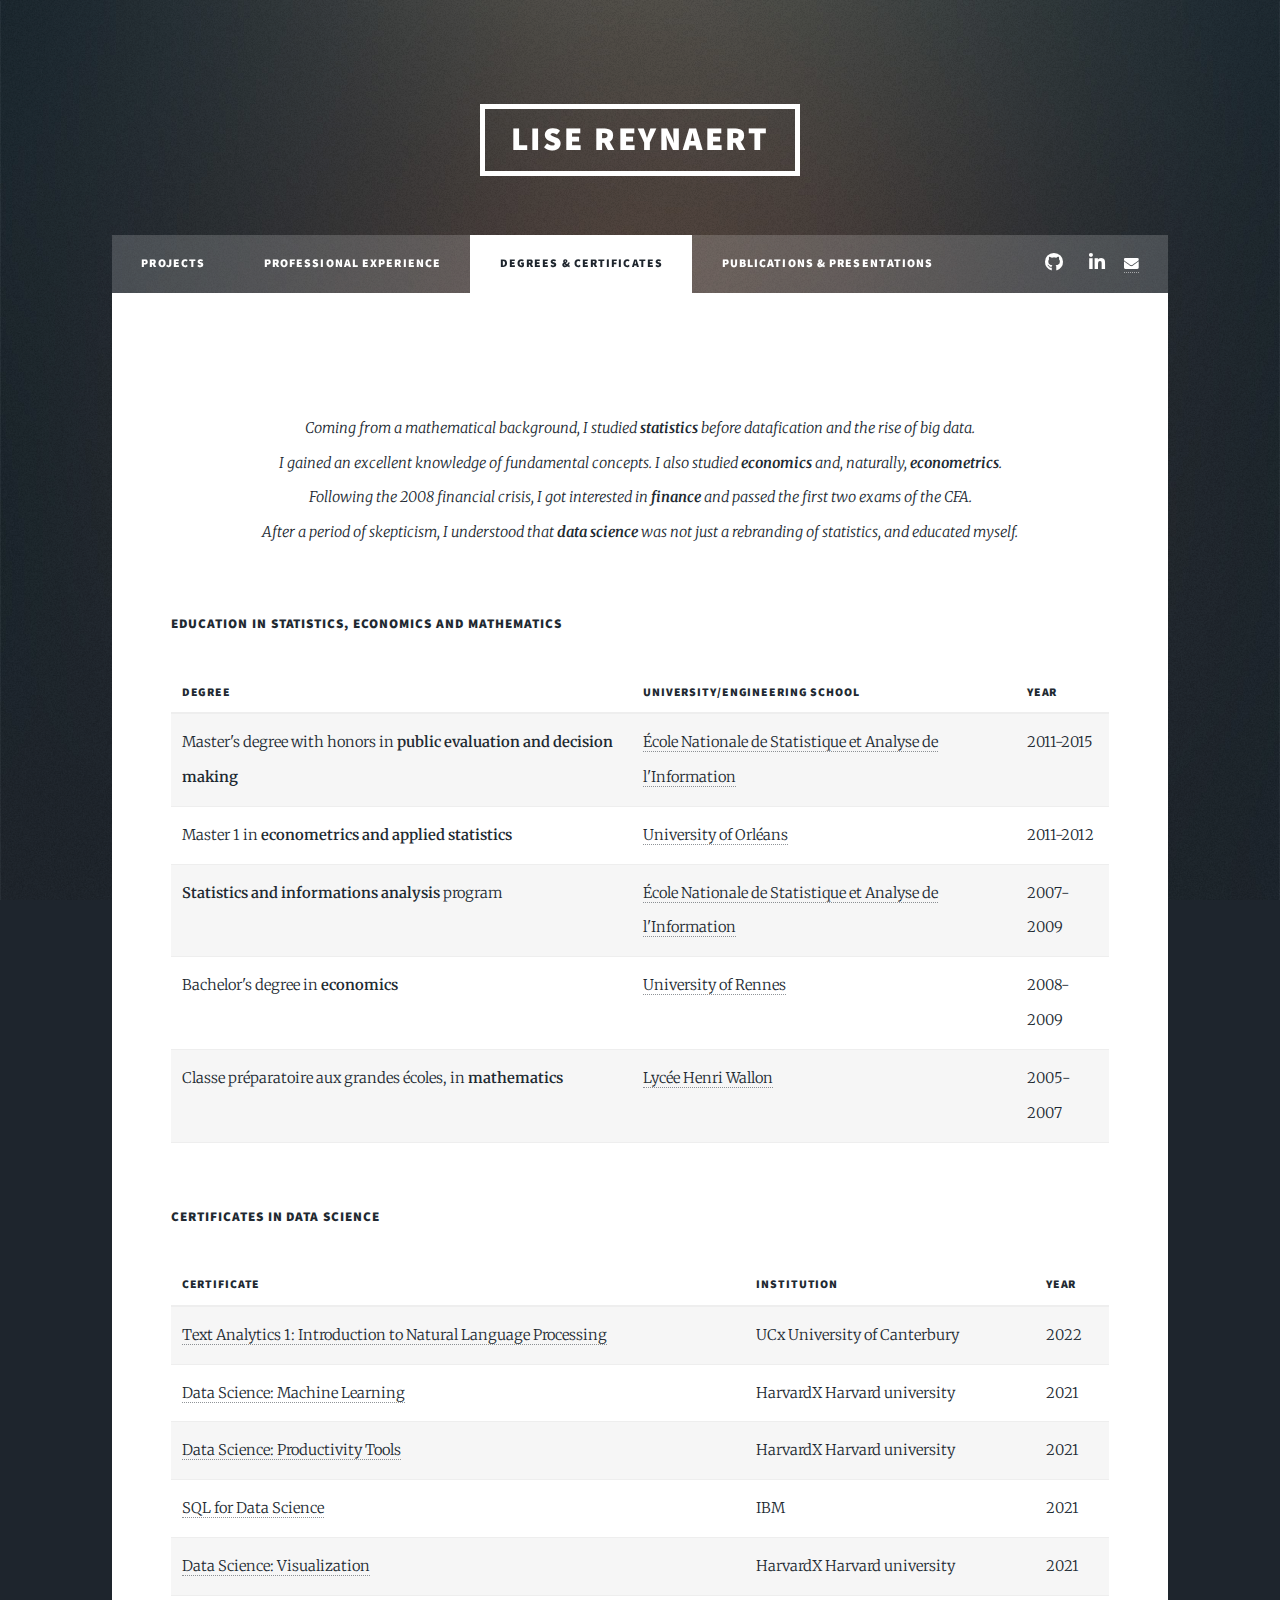
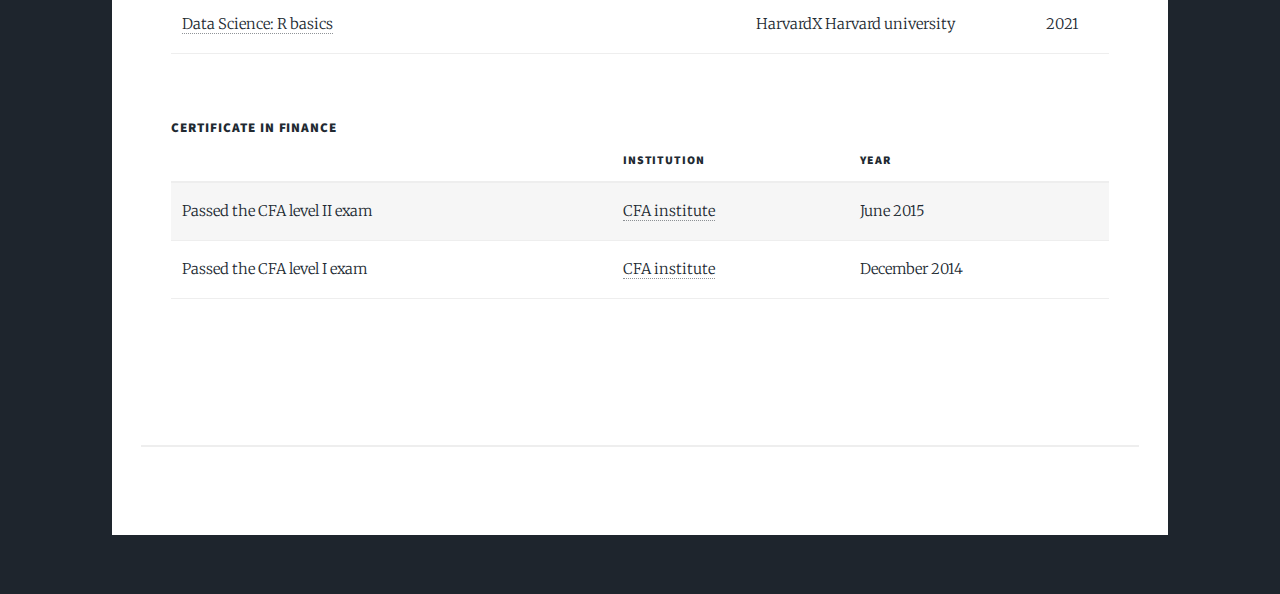
==== commit 6a5dd79b: "Minor changes" ====
--- a/education.html
+++ b/education.html
@@ -1,12 +1,10 @@
 <!DOCTYPE HTML>
 <!--
-	Massively by HTML5 UP
-	html5up.net | @ajlkn
-	Free for personal and commercial use under the CCA 3.0 license (html5up.net/license)
+	Lise Reynaert Portfolio
 -->
 <html>
 	<head>
-		<title>Elements Reference - Massively by HTML5 UP</title>
+		<title>Lise Reynaert Portfolio</title>
 		<meta charset="utf-8" />
 		<meta name="viewport" content="width=device-width, initial-scale=1, user-scalable=no" />
 		<link rel="stylesheet" href="assets/css/main.css" />
@@ -28,11 +26,13 @@
 							<li><a href="index.html">Projects</a></li>
 							<li><a href="professional-experience.html">Professional experience</a></li>
 							<li class="active"><a href="education.html">Degrees & certificates</a></li>
-							<li ><a href="Publications.html">Publications & presentations</a></li>
+							<li ><a href="publications.html">Publications & presentations</a></li>
 
 						</ul>
 						<ul class="icons">
 							<li><a href="https://github.com/LiseReynaert" class="icon brands fa-github"><span class="label">GitHub</span></a></li>
+							<li><a href="https://www.linkedin.com/in/lisereynaert" class="icon brands fa-linkedin-in"><span class="label">LinkedIn</span></a></li>
+							<li><a href="lisereynaert62@gmail.com" class="fas fa-envelope"><span class="label"></span></a></li>
 						</ul>
 
 					</nav>
@@ -182,4 +182,4 @@
 			<script src="assets/js/main.js"></script>
 
 	</body>
-</html>+</html>
--- a/assets/css/main.css
+++ b/assets/css/main.css
@@ -1,4689 +1,4689 @@
-@import url(fontawesome-all.min.css);
-@import url("https://fonts.googleapis.com/css?family=Merriweather:300,700,300italic,700italic|Source+Sans+Pro:900");
-
+@import url(fontawesome-all.min.css);
+@import url("https://fonts.googleapis.com/css?family=Merriweather:300,700,300italic,700italic|Source+Sans+Pro:900");
+
 /*
 	Massively by HTML5 UP
 	html5up.net | @ajlkn
 	Free for personal and commercial use under the CCA 3.0 license (html5up.net/license)
-*/
-
-html, body, div, span, applet, object,
-iframe, h1, h2, h3, h4, h5, h6, p, blockquote,
-pre, a, abbr, acronym, address, big, cite,
-code, del, dfn, em, img, ins, kbd, q, s, samp,
-small, strike, strong, sub, sup, tt, var, b,
-u, i, center, dl, dt, dd, ol, ul, li, fieldset,
-form, label, legend, table, caption, tbody,
-tfoot, thead, tr, th, td, article, aside,
-canvas, details, embed, figure, figcaption,
-footer, header, hgroup, menu, nav, output, ruby,
-section, summary, time, mark, audio, video {
-	margin: 0;
-	padding: 0;
-	border: 0;
-	font-size: 100%;
-	font: inherit;
-	vertical-align: baseline;}
-
-article, aside, details, figcaption, figure,
-footer, header, hgroup, menu, nav, section {
-	display: block;}
-
-body {
-	line-height: 1;
-}
-
-ol, ul {
-	list-style: none;
-}
-
-blockquote, q {
-	quotes: none;
-}
-
-	blockquote:before, blockquote:after, q:before, q:after {
-		content: '';
-		content: none;
-	}
-
-table {
-	border-collapse: collapse;
-	border-spacing: 0;
-}
-
-body {
-	-webkit-text-size-adjust: none;
-}
-
-mark {
-	background-color: transparent;
-	color: inherit;
-}
-
-input::-moz-focus-inner {
-	border: 0;
-	padding: 0;
-}
-
-input, select, textarea {
-	-moz-appearance: none;
-	-webkit-appearance: none;
-	-ms-appearance: none;
-	appearance: none;
-}
-
-/* Basic */
-
-	@-ms-viewport {
-		width: device-width;
-	}
-
-	body {
-		-ms-overflow-style: scrollbar;
-	}
-
-	@media screen and (max-width: 480px) {
-
-		html, body {
-			min-width: 320px;
-		}
-
-	}
-
-	html {
-		box-sizing: border-box;
-	}
-
-	*, *:before, *:after {
-		box-sizing: inherit;
-	}
-
-	body {
-		background-color: #1e252d;
-	}
-
-		body.is-preload *, body.is-preload *:before, body.is-preload *:after {
-			-moz-animation: none !important;
-			-webkit-animation: none !important;
-			-ms-animation: none !important;
-			animation: none !important;
-			-moz-transition: none !important;
-			-webkit-transition: none !important;
-			-ms-transition: none !important;
-			transition: none !important;
-		}
-
-/* Type */
-
-	html {
-		font-size: 16pt;
-	}
-
-		@media screen and (max-width: 1680px) {
-
-			html {
-				font-size: 12pt;
-			}
-
-		}
-
-		@media screen and (max-width: 1280px) {
-
-			html {
-				font-size: 11pt;
-			}
-
-		}
-
-		@media screen and (max-width: 360px) {
-
-			html {
-				font-size: 10pt;
-			}
-
-		}
-
-	body {
-		color: #212931;
-	}
-
-	body, input, select, textarea {
-		font-family: "Merriweather", Georgia, serif;
-		font-weight: 300;
-		font-size: 1rem;
-		line-height: 2.375;
-	}
-
-	a {
-		-moz-transition: color 0.2s ease-in-out, background-color 0.2s ease-in-out, border-color 0.2s ease-in-out, box-shadow 0.2s ease-in-out;
-		-webkit-transition: color 0.2s ease-in-out, background-color 0.2s ease-in-out, border-color 0.2s ease-in-out, box-shadow 0.2s ease-in-out;
-		-ms-transition: color 0.2s ease-in-out, background-color 0.2s ease-in-out, border-color 0.2s ease-in-out, box-shadow 0.2s ease-in-out;
-		transition: color 0.2s ease-in-out, background-color 0.2s ease-in-out, border-color 0.2s ease-in-out, box-shadow 0.2s ease-in-out;
-		border-bottom: dotted 1px;
-		text-decoration: none;
-	}
-
-		a:hover {
-			border-bottom-color: transparent;
-		}
-
-	strong, b {
-		font-weight: 600;
-	}
-
-	em, i {
-		font-style: italic;
-	}
-
-	p {
-		text-align: justify;
-		margin: 0 0 2rem 0;
-	}
-
-	h1, h2, h3, h4, h5, h6 {
-		font-family: "Source Sans Pro", Helvetica, sans-serif;
-		font-weight: 900;
-		line-height: 1.5;
-		letter-spacing: 0.075em;
-		text-transform: uppercase;
-		margin: 0 0 1rem 0;
-	}
-
-		h1 a, h2 a, h3 a, h4 a, h5 a, h6 a {
-			border-bottom: 0;
-			color: inherit;
-			text-decoration: none;
-		}
-
-	h1 {
-		font-size: 4rem;
-		line-height: 1.1;
-		margin: 0 0 2rem 0;
-	}
-
-	h2 {
-		font-size: 1.75rem;
-		line-height: 1.3;
-		margin: 0 0 1.5rem 0;
-	}
-
-	h3 {
-		font-size: 1.25rem;
-		margin: 0 0 1.5rem 0;
-	}
-
-	h4 {
-		font-size: 1rem;
-	}
-
-	h5 {
-		font-size: 0.9rem;
-	}
-
-	h6 {
-		font-size: 0.8rem;
-	}
-
-	sub {
-		font-size: 0.8rem;
-		position: relative;
-		top: 0.5rem;
-	}
-
-	sup {
-		font-size: 0.8rem;
-		position: relative;
-		top: -0.5rem;
-	}
-
-	blockquote {
-		border-left: solid 4px;
-		font-style: italic;
-		margin: 0 0 2rem 0;
-		padding: 0.5rem 0 0.5rem 2rem;
-	}
-
-	code {
-		border: solid 2px;
-		font-family: "Courier New", monospace;
-		font-size: 0.9rem;
-		margin: 0 0.25rem;
-		padding: 0.25rem 0.65rem;
-	}
-
-	pre {
-		-webkit-overflow-scrolling: touch;
-		font-family: "Courier New", monospace;
-		font-size: 0.9rem;
-		margin: 0 0 2rem 0;
-	}
-
-		pre code {
-			display: block;
-			line-height: 1.75;
-			padding: 1rem 1.5rem;
-			overflow-x: auto;
-		}
-
-	hr {
-		border: 0;
-		border-bottom: solid 2px;
-		margin: 3rem 0;
-	}
-
-		hr.major {
-			margin: 5rem 0;
-		}
-
-	.align-left {
-		text-align: left;
-	}
-
-	.align-center {
-		text-align: center;
-	}
-
-	.align-right {
-		text-align: right;
-	}
-
-	input, select, textarea {
-		color: #212931;
-	}
-
-	a {
-		color: #212931;
-		border-bottom-color: rgba(33, 41, 49, 0.5);
-	}
-
-		a:hover {
-			border-bottom-color: transparent;
-			color: #18bfef !important;
-		}
-
-	strong, b {
-		color: #212931;
-	}
-
-	h1, h2, h3, h4, h5, h6 {
-		color: #212931;
-	}
-
-	blockquote {
-		border-left-color: #eeeeee;
-	}
-
-	code {
-		background: rgba(220, 220, 220, 0.25);
-		border-color: #eeeeee;
-	}
-
-	hr {
-		border-bottom-color: #eeeeee;
-	}
-
-/* Row */
-
-	.row {
-		display: flex;
-		flex-wrap: wrap;
-		box-sizing: border-box;
-		align-items: stretch;
-	}
-
-		.row > * {
-			box-sizing: border-box;
-		}
-
-		.row.gtr-uniform > * > :last-child {
-			margin-bottom: 0;
-		}
-
-		.row.aln-left {
-			justify-content: flex-start;
-		}
-
-		.row.aln-center {
-			justify-content: center;
-		}
-
-		.row.aln-right {
-			justify-content: flex-end;
-		}
-
-		.row.aln-top {
-			align-items: flex-start;
-		}
-
-		.row.aln-middle {
-			align-items: center;
-		}
-
-		.row.aln-bottom {
-			align-items: flex-end;
-		}
-
-		.row > .imp {
-			order: -1;
-		}
-
-		.row > .col-1 {
-			width: 8.33333%;
-		}
-
-		.row > .off-1 {
-			margin-left: 8.33333%;
-		}
-
-		.row > .col-2 {
-			width: 16.66667%;
-		}
-
-		.row > .off-2 {
-			margin-left: 16.66667%;
-		}
-
-		.row > .col-3 {
-			width: 25%;
-		}
-
-		.row > .off-3 {
-			margin-left: 25%;
-		}
-
-		.row > .col-4 {
-			width: 33.33333%;
-		}
-
-		.row > .off-4 {
-			margin-left: 33.33333%;
-		}
-
-		.row > .col-5 {
-			width: 41.66667%;
-		}
-
-		.row > .off-5 {
-			margin-left: 41.66667%;
-		}
-
-		.row > .col-6 {
-			width: 50%;
-		}
-
-		.row > .off-6 {
-			margin-left: 50%;
-		}
-
-		.row > .col-7 {
-			width: 58.33333%;
-		}
-
-		.row > .off-7 {
-			margin-left: 58.33333%;
-		}
-
-		.row > .col-8 {
-			width: 66.66667%;
-		}
-
-		.row > .off-8 {
-			margin-left: 66.66667%;
-		}
-
-		.row > .col-9 {
-			width: 75%;
-		}
-
-		.row > .off-9 {
-			margin-left: 75%;
-		}
-
-		.row > .col-10 {
-			width: 83.33333%;
-		}
-
-		.row > .off-10 {
-			margin-left: 83.33333%;
-		}
-
-		.row > .col-11 {
-			width: 91.66667%;
-		}
-
-		.row > .off-11 {
-			margin-left: 91.66667%;
-		}
-
-		.row > .col-12 {
-			width: 100%;
-		}
-
-		.row > .off-12 {
-			margin-left: 100%;
-		}
-
-		.row.gtr-0 {
-			margin-top: 0;
-			margin-left: 0rem;
-		}
-
-			.row.gtr-0 > * {
-				padding: 0 0 0 0rem;
-			}
-
-			.row.gtr-0.gtr-uniform {
-				margin-top: 0rem;
-			}
-
-				.row.gtr-0.gtr-uniform > * {
-					padding-top: 0rem;
-				}
-
-		.row.gtr-25 {
-			margin-top: 0;
-			margin-left: -0.375rem;
-		}
-
-			.row.gtr-25 > * {
-				padding: 0 0 0 0.375rem;
-			}
-
-			.row.gtr-25.gtr-uniform {
-				margin-top: -0.375rem;
-			}
-
-				.row.gtr-25.gtr-uniform > * {
-					padding-top: 0.375rem;
-				}
-
-		.row.gtr-50 {
-			margin-top: 0;
-			margin-left: -0.75rem;
-		}
-
-			.row.gtr-50 > * {
-				padding: 0 0 0 0.75rem;
-			}
-
-			.row.gtr-50.gtr-uniform {
-				margin-top: -0.75rem;
-			}
-
-				.row.gtr-50.gtr-uniform > * {
-					padding-top: 0.75rem;
-				}
-
-		.row {
-			margin-top: 0;
-			margin-left: -1.5rem;
-		}
-
-			.row > * {
-				padding: 0 0 0 1.5rem;
-			}
-
-			.row.gtr-uniform {
-				margin-top: -1.5rem;
-			}
-
-				.row.gtr-uniform > * {
-					padding-top: 1.5rem;
-				}
-
-		.row.gtr-150 {
-			margin-top: 0;
-			margin-left: -2.25rem;
-		}
-
-			.row.gtr-150 > * {
-				padding: 0 0 0 2.25rem;
-			}
-
-			.row.gtr-150.gtr-uniform {
-				margin-top: -2.25rem;
-			}
-
-				.row.gtr-150.gtr-uniform > * {
-					padding-top: 2.25rem;
-				}
-
-		.row.gtr-200 {
-			margin-top: 0;
-			margin-left: -3rem;
-		}
-
-			.row.gtr-200 > * {
-				padding: 0 0 0 3rem;
-			}
-
-			.row.gtr-200.gtr-uniform {
-				margin-top: -3rem;
-			}
-
-				.row.gtr-200.gtr-uniform > * {
-					padding-top: 3rem;
-				}
-
-		@media screen and (max-width: 1680px) {
-
-			.row {
-				display: flex;
-				flex-wrap: wrap;
-				box-sizing: border-box;
-				align-items: stretch;
-			}
-
-				.row > * {
-					box-sizing: border-box;
-				}
-
-				.row.gtr-uniform > * > :last-child {
-					margin-bottom: 0;
-				}
-
-				.row.aln-left {
-					justify-content: flex-start;
-				}
-
-				.row.aln-center {
-					justify-content: center;
-				}
-
-				.row.aln-right {
-					justify-content: flex-end;
-				}
-
-				.row.aln-top {
-					align-items: flex-start;
-				}
-
-				.row.aln-middle {
-					align-items: center;
-				}
-
-				.row.aln-bottom {
-					align-items: flex-end;
-				}
-
-				.row > .imp-xlarge {
-					order: -1;
-				}
-
-				.row > .col-1-xlarge {
-					width: 8.33333%;
-				}
-
-				.row > .off-1-xlarge {
-					margin-left: 8.33333%;
-				}
-
-				.row > .col-2-xlarge {
-					width: 16.66667%;
-				}
-
-				.row > .off-2-xlarge {
-					margin-left: 16.66667%;
-				}
-
-				.row > .col-3-xlarge {
-					width: 25%;
-				}
-
-				.row > .off-3-xlarge {
-					margin-left: 25%;
-				}
-
-				.row > .col-4-xlarge {
-					width: 33.33333%;
-				}
-
-				.row > .off-4-xlarge {
-					margin-left: 33.33333%;
-				}
-
-				.row > .col-5-xlarge {
-					width: 41.66667%;
-				}
-
-				.row > .off-5-xlarge {
-					margin-left: 41.66667%;
-				}
-
-				.row > .col-6-xlarge {
-					width: 50%;
-				}
-
-				.row > .off-6-xlarge {
-					margin-left: 50%;
-				}
-
-				.row > .col-7-xlarge {
-					width: 58.33333%;
-				}
-
-				.row > .off-7-xlarge {
-					margin-left: 58.33333%;
-				}
-
-				.row > .col-8-xlarge {
-					width: 66.66667%;
-				}
-
-				.row > .off-8-xlarge {
-					margin-left: 66.66667%;
-				}
-
-				.row > .col-9-xlarge {
-					width: 75%;
-				}
-
-				.row > .off-9-xlarge {
-					margin-left: 75%;
-				}
-
-				.row > .col-10-xlarge {
-					width: 83.33333%;
-				}
-
-				.row > .off-10-xlarge {
-					margin-left: 83.33333%;
-				}
-
-				.row > .col-11-xlarge {
-					width: 91.66667%;
-				}
-
-				.row > .off-11-xlarge {
-					margin-left: 91.66667%;
-				}
-
-				.row > .col-12-xlarge {
-					width: 100%;
-				}
-
-				.row > .off-12-xlarge {
-					margin-left: 100%;
-				}
-
-				.row.gtr-0 {
-					margin-top: 0;
-					margin-left: 0rem;
-				}
-
-					.row.gtr-0 > * {
-						padding: 0 0 0 0rem;
-					}
-
-					.row.gtr-0.gtr-uniform {
-						margin-top: 0rem;
-					}
-
-						.row.gtr-0.gtr-uniform > * {
-							padding-top: 0rem;
-						}
-
-				.row.gtr-25 {
-					margin-top: 0;
-					margin-left: -0.375rem;
-				}
-
-					.row.gtr-25 > * {
-						padding: 0 0 0 0.375rem;
-					}
-
-					.row.gtr-25.gtr-uniform {
-						margin-top: -0.375rem;
-					}
-
-						.row.gtr-25.gtr-uniform > * {
-							padding-top: 0.375rem;
-						}
-
-				.row.gtr-50 {
-					margin-top: 0;
-					margin-left: -0.75rem;
-				}
-
-					.row.gtr-50 > * {
-						padding: 0 0 0 0.75rem;
-					}
-
-					.row.gtr-50.gtr-uniform {
-						margin-top: -0.75rem;
-					}
-
-						.row.gtr-50.gtr-uniform > * {
-							padding-top: 0.75rem;
-						}
-
-				.row {
-					margin-top: 0;
-					margin-left: -1.5rem;
-				}
-
-					.row > * {
-						padding: 0 0 0 1.5rem;
-					}
-
-					.row.gtr-uniform {
-						margin-top: -1.5rem;
-					}
-
-						.row.gtr-uniform > * {
-							padding-top: 1.5rem;
-						}
-
-				.row.gtr-150 {
-					margin-top: 0;
-					margin-left: -2.25rem;
-				}
-
-					.row.gtr-150 > * {
-						padding: 0 0 0 2.25rem;
-					}
-
-					.row.gtr-150.gtr-uniform {
-						margin-top: -2.25rem;
-					}
-
-						.row.gtr-150.gtr-uniform > * {
-							padding-top: 2.25rem;
-						}
-
-				.row.gtr-200 {
-					margin-top: 0;
-					margin-left: -3rem;
-				}
-
-					.row.gtr-200 > * {
-						padding: 0 0 0 3rem;
-					}
-
-					.row.gtr-200.gtr-uniform {
-						margin-top: -3rem;
-					}
-
-						.row.gtr-200.gtr-uniform > * {
-							padding-top: 3rem;
-						}
-
-		}
-
-		@media screen and (max-width: 1280px) {
-
-			.row {
-				display: flex;
-				flex-wrap: wrap;
-				box-sizing: border-box;
-				align-items: stretch;
-			}
-
-				.row > * {
-					box-sizing: border-box;
-				}
-
-				.row.gtr-uniform > * > :last-child {
-					margin-bottom: 0;
-				}
-
-				.row.aln-left {
-					justify-content: flex-start;
-				}
-
-				.row.aln-center {
-					justify-content: center;
-				}
-
-				.row.aln-right {
-					justify-content: flex-end;
-				}
-
-				.row.aln-top {
-					align-items: flex-start;
-				}
-
-				.row.aln-middle {
-					align-items: center;
-				}
-
-				.row.aln-bottom {
-					align-items: flex-end;
-				}
-
-				.row > .imp-large {
-					order: -1;
-				}
-
-				.row > .col-1-large {
-					width: 8.33333%;
-				}
-
-				.row > .off-1-large {
-					margin-left: 8.33333%;
-				}
-
-				.row > .col-2-large {
-					width: 16.66667%;
-				}
-
-				.row > .off-2-large {
-					margin-left: 16.66667%;
-				}
-
-				.row > .col-3-large {
-					width: 25%;
-				}
-
-				.row > .off-3-large {
-					margin-left: 25%;
-				}
-
-				.row > .col-4-large {
-					width: 33.33333%;
-				}
-
-				.row > .off-4-large {
-					margin-left: 33.33333%;
-				}
-
-				.row > .col-5-large {
-					width: 41.66667%;
-				}
-
-				.row > .off-5-large {
-					margin-left: 41.66667%;
-				}
-
-				.row > .col-6-large {
-					width: 50%;
-				}
-
-				.row > .off-6-large {
-					margin-left: 50%;
-				}
-
-				.row > .col-7-large {
-					width: 58.33333%;
-				}
-
-				.row > .off-7-large {
-					margin-left: 58.33333%;
-				}
-
-				.row > .col-8-large {
-					width: 66.66667%;
-				}
-
-				.row > .off-8-large {
-					margin-left: 66.66667%;
-				}
-
-				.row > .col-9-large {
-					width: 75%;
-				}
-
-				.row > .off-9-large {
-					margin-left: 75%;
-				}
-
-				.row > .col-10-large {
-					width: 83.33333%;
-				}
-
-				.row > .off-10-large {
-					margin-left: 83.33333%;
-				}
-
-				.row > .col-11-large {
-					width: 91.66667%;
-				}
-
-				.row > .off-11-large {
-					margin-left: 91.66667%;
-				}
-
-				.row > .col-12-large {
-					width: 100%;
-				}
-
-				.row > .off-12-large {
-					margin-left: 100%;
-				}
-
-				.row.gtr-0 {
-					margin-top: 0;
-					margin-left: 0rem;
-				}
-
-					.row.gtr-0 > * {
-						padding: 0 0 0 0rem;
-					}
-
-					.row.gtr-0.gtr-uniform {
-						margin-top: 0rem;
-					}
-
-						.row.gtr-0.gtr-uniform > * {
-							padding-top: 0rem;
-						}
-
-				.row.gtr-25 {
-					margin-top: 0;
-					margin-left: -0.375rem;
-				}
-
-					.row.gtr-25 > * {
-						padding: 0 0 0 0.375rem;
-					}
-
-					.row.gtr-25.gtr-uniform {
-						margin-top: -0.375rem;
-					}
-
-						.row.gtr-25.gtr-uniform > * {
-							padding-top: 0.375rem;
-						}
-
-				.row.gtr-50 {
-					margin-top: 0;
-					margin-left: -0.75rem;
-				}
-
-					.row.gtr-50 > * {
-						padding: 0 0 0 0.75rem;
-					}
-
-					.row.gtr-50.gtr-uniform {
-						margin-top: -0.75rem;
-					}
-
-						.row.gtr-50.gtr-uniform > * {
-							padding-top: 0.75rem;
-						}
-
-				.row {
-					margin-top: 0;
-					margin-left: -1.5rem;
-				}
-
-					.row > * {
-						padding: 0 0 0 1.5rem;
-					}
-
-					.row.gtr-uniform {
-						margin-top: -1.5rem;
-					}
-
-						.row.gtr-uniform > * {
-							padding-top: 1.5rem;
-						}
-
-				.row.gtr-150 {
-					margin-top: 0;
-					margin-left: -2.25rem;
-				}
-
-					.row.gtr-150 > * {
-						padding: 0 0 0 2.25rem;
-					}
-
-					.row.gtr-150.gtr-uniform {
-						margin-top: -2.25rem;
-					}
-
-						.row.gtr-150.gtr-uniform > * {
-							padding-top: 2.25rem;
-						}
-
-				.row.gtr-200 {
-					margin-top: 0;
-					margin-left: -3rem;
-				}
-
-					.row.gtr-200 > * {
-						padding: 0 0 0 3rem;
-					}
-
-					.row.gtr-200.gtr-uniform {
-						margin-top: -3rem;
-					}
-
-						.row.gtr-200.gtr-uniform > * {
-							padding-top: 3rem;
-						}
-
-		}
-
-		@media screen and (max-width: 980px) {
-
-			.row {
-				display: flex;
-				flex-wrap: wrap;
-				box-sizing: border-box;
-				align-items: stretch;
-			}
-
-				.row > * {
-					box-sizing: border-box;
-				}
-
-				.row.gtr-uniform > * > :last-child {
-					margin-bottom: 0;
-				}
-
-				.row.aln-left {
-					justify-content: flex-start;
-				}
-
-				.row.aln-center {
-					justify-content: center;
-				}
-
-				.row.aln-right {
-					justify-content: flex-end;
-				}
-
-				.row.aln-top {
-					align-items: flex-start;
-				}
-
-				.row.aln-middle {
-					align-items: center;
-				}
-
-				.row.aln-bottom {
-					align-items: flex-end;
-				}
-
-				.row > .imp-medium {
-					order: -1;
-				}
-
-				.row > .col-1-medium {
-					width: 8.33333%;
-				}
-
-				.row > .off-1-medium {
-					margin-left: 8.33333%;
-				}
-
-				.row > .col-2-medium {
-					width: 16.66667%;
-				}
-
-				.row > .off-2-medium {
-					margin-left: 16.66667%;
-				}
-
-				.row > .col-3-medium {
-					width: 25%;
-				}
-
-				.row > .off-3-medium {
-					margin-left: 25%;
-				}
-
-				.row > .col-4-medium {
-					width: 33.33333%;
-				}
-
-				.row > .off-4-medium {
-					margin-left: 33.33333%;
-				}
-
-				.row > .col-5-medium {
-					width: 41.66667%;
-				}
-
-				.row > .off-5-medium {
-					margin-left: 41.66667%;
-				}
-
-				.row > .col-6-medium {
-					width: 50%;
-				}
-
-				.row > .off-6-medium {
-					margin-left: 50%;
-				}
-
-				.row > .col-7-medium {
-					width: 58.33333%;
-				}
-
-				.row > .off-7-medium {
-					margin-left: 58.33333%;
-				}
-
-				.row > .col-8-medium {
-					width: 66.66667%;
-				}
-
-				.row > .off-8-medium {
-					margin-left: 66.66667%;
-				}
-
-				.row > .col-9-medium {
-					width: 75%;
-				}
-
-				.row > .off-9-medium {
-					margin-left: 75%;
-				}
-
-				.row > .col-10-medium {
-					width: 83.33333%;
-				}
-
-				.row > .off-10-medium {
-					margin-left: 83.33333%;
-				}
-
-				.row > .col-11-medium {
-					width: 91.66667%;
-				}
-
-				.row > .off-11-medium {
-					margin-left: 91.66667%;
-				}
-
-				.row > .col-12-medium {
-					width: 100%;
-				}
-
-				.row > .off-12-medium {
-					margin-left: 100%;
-				}
-
-				.row.gtr-0 {
-					margin-top: 0;
-					margin-left: 0rem;
-				}
-
-					.row.gtr-0 > * {
-						padding: 0 0 0 0rem;
-					}
-
-					.row.gtr-0.gtr-uniform {
-						margin-top: 0rem;
-					}
-
-						.row.gtr-0.gtr-uniform > * {
-							padding-top: 0rem;
-						}
-
-				.row.gtr-25 {
-					margin-top: 0;
-					margin-left: -0.375rem;
-				}
-
-					.row.gtr-25 > * {
-						padding: 0 0 0 0.375rem;
-					}
-
-					.row.gtr-25.gtr-uniform {
-						margin-top: -0.375rem;
-					}
-
-						.row.gtr-25.gtr-uniform > * {
-							padding-top: 0.375rem;
-						}
-
-				.row.gtr-50 {
-					margin-top: 0;
-					margin-left: -0.75rem;
-				}
-
-					.row.gtr-50 > * {
-						padding: 0 0 0 0.75rem;
-					}
-
-					.row.gtr-50.gtr-uniform {
-						margin-top: -0.75rem;
-					}
-
-						.row.gtr-50.gtr-uniform > * {
-							padding-top: 0.75rem;
-						}
-
-				.row {
-					margin-top: 0;
-					margin-left: -1.5rem;
-				}
-
-					.row > * {
-						padding: 0 0 0 1.5rem;
-					}
-
-					.row.gtr-uniform {
-						margin-top: -1.5rem;
-					}
-
-						.row.gtr-uniform > * {
-							padding-top: 1.5rem;
-						}
-
-				.row.gtr-150 {
-					margin-top: 0;
-					margin-left: -2.25rem;
-				}
-
-					.row.gtr-150 > * {
-						padding: 0 0 0 2.25rem;
-					}
-
-					.row.gtr-150.gtr-uniform {
-						margin-top: -2.25rem;
-					}
-
-						.row.gtr-150.gtr-uniform > * {
-							padding-top: 2.25rem;
-						}
-
-				.row.gtr-200 {
-					margin-top: 0;
-					margin-left: -3rem;
-				}
-
-					.row.gtr-200 > * {
-						padding: 0 0 0 3rem;
-					}
-
-					.row.gtr-200.gtr-uniform {
-						margin-top: -3rem;
-					}
-
-						.row.gtr-200.gtr-uniform > * {
-							padding-top: 3rem;
-						}
-
-		}
-
-		@media screen and (max-width: 736px) {
-
-			.row {
-				display: flex;
-				flex-wrap: wrap;
-				box-sizing: border-box;
-				align-items: stretch;
-			}
-
-				.row > * {
-					box-sizing: border-box;
-				}
-
-				.row.gtr-uniform > * > :last-child {
-					margin-bottom: 0;
-				}
-
-				.row.aln-left {
-					justify-content: flex-start;
-				}
-
-				.row.aln-center {
-					justify-content: center;
-				}
-
-				.row.aln-right {
-					justify-content: flex-end;
-				}
-
-				.row.aln-top {
-					align-items: flex-start;
-				}
-
-				.row.aln-middle {
-					align-items: center;
-				}
-
-				.row.aln-bottom {
-					align-items: flex-end;
-				}
-
-				.row > .imp-small {
-					order: -1;
-				}
-
-				.row > .col-1-small {
-					width: 8.33333%;
-				}
-
-				.row > .off-1-small {
-					margin-left: 8.33333%;
-				}
-
-				.row > .col-2-small {
-					width: 16.66667%;
-				}
-
-				.row > .off-2-small {
-					margin-left: 16.66667%;
-				}
-
-				.row > .col-3-small {
-					width: 25%;
-				}
-
-				.row > .off-3-small {
-					margin-left: 25%;
-				}
-
-				.row > .col-4-small {
-					width: 33.33333%;
-				}
-
-				.row > .off-4-small {
-					margin-left: 33.33333%;
-				}
-
-				.row > .col-5-small {
-					width: 41.66667%;
-				}
-
-				.row > .off-5-small {
-					margin-left: 41.66667%;
-				}
-
-				.row > .col-6-small {
-					width: 50%;
-				}
-
-				.row > .off-6-small {
-					margin-left: 50%;
-				}
-
-				.row > .col-7-small {
-					width: 58.33333%;
-				}
-
-				.row > .off-7-small {
-					margin-left: 58.33333%;
-				}
-
-				.row > .col-8-small {
-					width: 66.66667%;
-				}
-
-				.row > .off-8-small {
-					margin-left: 66.66667%;
-				}
-
-				.row > .col-9-small {
-					width: 75%;
-				}
-
-				.row > .off-9-small {
-					margin-left: 75%;
-				}
-
-				.row > .col-10-small {
-					width: 83.33333%;
-				}
-
-				.row > .off-10-small {
-					margin-left: 83.33333%;
-				}
-
-				.row > .col-11-small {
-					width: 91.66667%;
-				}
-
-				.row > .off-11-small {
-					margin-left: 91.66667%;
-				}
-
-				.row > .col-12-small {
-					width: 100%;
-				}
-
-				.row > .off-12-small {
-					margin-left: 100%;
-				}
-
-				.row.gtr-0 {
-					margin-top: 0;
-					margin-left: 0rem;
-				}
-
-					.row.gtr-0 > * {
-						padding: 0 0 0 0rem;
-					}
-
-					.row.gtr-0.gtr-uniform {
-						margin-top: 0rem;
-					}
-
-						.row.gtr-0.gtr-uniform > * {
-							padding-top: 0rem;
-						}
-
-				.row.gtr-25 {
-					margin-top: 0;
-					margin-left: -0.375rem;
-				}
-
-					.row.gtr-25 > * {
-						padding: 0 0 0 0.375rem;
-					}
-
-					.row.gtr-25.gtr-uniform {
-						margin-top: -0.375rem;
-					}
-
-						.row.gtr-25.gtr-uniform > * {
-							padding-top: 0.375rem;
-						}
-
-				.row.gtr-50 {
-					margin-top: 0;
-					margin-left: -0.75rem;
-				}
-
-					.row.gtr-50 > * {
-						padding: 0 0 0 0.75rem;
-					}
-
-					.row.gtr-50.gtr-uniform {
-						margin-top: -0.75rem;
-					}
-
-						.row.gtr-50.gtr-uniform > * {
-							padding-top: 0.75rem;
-						}
-
-				.row {
-					margin-top: 0;
-					margin-left: -1.5rem;
-				}
-
-					.row > * {
-						padding: 0 0 0 1.5rem;
-					}
-
-					.row.gtr-uniform {
-						margin-top: -1.5rem;
-					}
-
-						.row.gtr-uniform > * {
-							padding-top: 1.5rem;
-						}
-
-				.row.gtr-150 {
-					margin-top: 0;
-					margin-left: -2.25rem;
-				}
-
-					.row.gtr-150 > * {
-						padding: 0 0 0 2.25rem;
-					}
-
-					.row.gtr-150.gtr-uniform {
-						margin-top: -2.25rem;
-					}
-
-						.row.gtr-150.gtr-uniform > * {
-							padding-top: 2.25rem;
-						}
-
-				.row.gtr-200 {
-					margin-top: 0;
-					margin-left: -3rem;
-				}
-
-					.row.gtr-200 > * {
-						padding: 0 0 0 3rem;
-					}
-
-					.row.gtr-200.gtr-uniform {
-						margin-top: -3rem;
-					}
-
-						.row.gtr-200.gtr-uniform > * {
-							padding-top: 3rem;
-						}
-
-		}
-
-		@media screen and (max-width: 480px) {
-
-			.row {
-				display: flex;
-				flex-wrap: wrap;
-				box-sizing: border-box;
-				align-items: stretch;
-			}
-
-				.row > * {
-					box-sizing: border-box;
-				}
-
-				.row.gtr-uniform > * > :last-child {
-					margin-bottom: 0;
-				}
-
-				.row.aln-left {
-					justify-content: flex-start;
-				}
-
-				.row.aln-center {
-					justify-content: center;
-				}
-
-				.row.aln-right {
-					justify-content: flex-end;
-				}
-
-				.row.aln-top {
-					align-items: flex-start;
-				}
-
-				.row.aln-middle {
-					align-items: center;
-				}
-
-				.row.aln-bottom {
-					align-items: flex-end;
-				}
-
-				.row > .imp-xsmall {
-					order: -1;
-				}
-
-				.row > .col-1-xsmall {
-					width: 8.33333%;
-				}
-
-				.row > .off-1-xsmall {
-					margin-left: 8.33333%;
-				}
-
-				.row > .col-2-xsmall {
-					width: 16.66667%;
-				}
-
-				.row > .off-2-xsmall {
-					margin-left: 16.66667%;
-				}
-
-				.row > .col-3-xsmall {
-					width: 25%;
-				}
-
-				.row > .off-3-xsmall {
-					margin-left: 25%;
-				}
-
-				.row > .col-4-xsmall {
-					width: 33.33333%;
-				}
-
-				.row > .off-4-xsmall {
-					margin-left: 33.33333%;
-				}
-
-				.row > .col-5-xsmall {
-					width: 41.66667%;
-				}
-
-				.row > .off-5-xsmall {
-					margin-left: 41.66667%;
-				}
-
-				.row > .col-6-xsmall {
-					width: 50%;
-				}
-
-				.row > .off-6-xsmall {
-					margin-left: 50%;
-				}
-
-				.row > .col-7-xsmall {
-					width: 58.33333%;
-				}
-
-				.row > .off-7-xsmall {
-					margin-left: 58.33333%;
-				}
-
-				.row > .col-8-xsmall {
-					width: 66.66667%;
-				}
-
-				.row > .off-8-xsmall {
-					margin-left: 66.66667%;
-				}
-
-				.row > .col-9-xsmall {
-					width: 75%;
-				}
-
-				.row > .off-9-xsmall {
-					margin-left: 75%;
-				}
-
-				.row > .col-10-xsmall {
-					width: 83.33333%;
-				}
-
-				.row > .off-10-xsmall {
-					margin-left: 83.33333%;
-				}
-
-				.row > .col-11-xsmall {
-					width: 91.66667%;
-				}
-
-				.row > .off-11-xsmall {
-					margin-left: 91.66667%;
-				}
-
-				.row > .col-12-xsmall {
-					width: 100%;
-				}
-
-				.row > .off-12-xsmall {
-					margin-left: 100%;
-				}
-
-				.row.gtr-0 {
-					margin-top: 0;
-					margin-left: 0rem;
-				}
-
-					.row.gtr-0 > * {
-						padding: 0 0 0 0rem;
-					}
-
-					.row.gtr-0.gtr-uniform {
-						margin-top: 0rem;
-					}
-
-						.row.gtr-0.gtr-uniform > * {
-							padding-top: 0rem;
-						}
-
-				.row.gtr-25 {
-					margin-top: 0;
-					margin-left: -0.375rem;
-				}
-
-					.row.gtr-25 > * {
-						padding: 0 0 0 0.375rem;
-					}
-
-					.row.gtr-25.gtr-uniform {
-						margin-top: -0.375rem;
-					}
-
-						.row.gtr-25.gtr-uniform > * {
-							padding-top: 0.375rem;
-						}
-
-				.row.gtr-50 {
-					margin-top: 0;
-					margin-left: -0.75rem;
-				}
-
-					.row.gtr-50 > * {
-						padding: 0 0 0 0.75rem;
-					}
-
-					.row.gtr-50.gtr-uniform {
-						margin-top: -0.75rem;
-					}
-
-						.row.gtr-50.gtr-uniform > * {
-							padding-top: 0.75rem;
-						}
-
-				.row {
-					margin-top: 0;
-					margin-left: -1.5rem;
-				}
-
-					.row > * {
-						padding: 0 0 0 1.5rem;
-					}
-
-					.row.gtr-uniform {
-						margin-top: -1.5rem;
-					}
-
-						.row.gtr-uniform > * {
-							padding-top: 1.5rem;
-						}
-
-				.row.gtr-150 {
-					margin-top: 0;
-					margin-left: -2.25rem;
-				}
-
-					.row.gtr-150 > * {
-						padding: 0 0 0 2.25rem;
-					}
-
-					.row.gtr-150.gtr-uniform {
-						margin-top: -2.25rem;
-					}
-
-						.row.gtr-150.gtr-uniform > * {
-							padding-top: 2.25rem;
-						}
-
-				.row.gtr-200 {
-					margin-top: 0;
-					margin-left: -3rem;
-				}
-
-					.row.gtr-200 > * {
-						padding: 0 0 0 3rem;
-					}
-
-					.row.gtr-200.gtr-uniform {
-						margin-top: -3rem;
-					}
-
-						.row.gtr-200.gtr-uniform > * {
-							padding-top: 3rem;
-						}
-
-		}
-
-		@media screen and (max-width: 360px) {
-
-			.row {
-				display: flex;
-				flex-wrap: wrap;
-				box-sizing: border-box;
-				align-items: stretch;
-			}
-
-				.row > * {
-					box-sizing: border-box;
-				}
-
-				.row.gtr-uniform > * > :last-child {
-					margin-bottom: 0;
-				}
-
-				.row.aln-left {
-					justify-content: flex-start;
-				}
-
-				.row.aln-center {
-					justify-content: center;
-				}
-
-				.row.aln-right {
-					justify-content: flex-end;
-				}
-
-				.row.aln-top {
-					align-items: flex-start;
-				}
-
-				.row.aln-middle {
-					align-items: center;
-				}
-
-				.row.aln-bottom {
-					align-items: flex-end;
-				}
-
-				.row > .imp-xxsmall {
-					order: -1;
-				}
-
-				.row > .col-1-xxsmall {
-					width: 8.33333%;
-				}
-
-				.row > .off-1-xxsmall {
-					margin-left: 8.33333%;
-				}
-
-				.row > .col-2-xxsmall {
-					width: 16.66667%;
-				}
-
-				.row > .off-2-xxsmall {
-					margin-left: 16.66667%;
-				}
-
-				.row > .col-3-xxsmall {
-					width: 25%;
-				}
-
-				.row > .off-3-xxsmall {
-					margin-left: 25%;
-				}
-
-				.row > .col-4-xxsmall {
-					width: 33.33333%;
-				}
-
-				.row > .off-4-xxsmall {
-					margin-left: 33.33333%;
-				}
-
-				.row > .col-5-xxsmall {
-					width: 41.66667%;
-				}
-
-				.row > .off-5-xxsmall {
-					margin-left: 41.66667%;
-				}
-
-				.row > .col-6-xxsmall {
-					width: 50%;
-				}
-
-				.row > .off-6-xxsmall {
-					margin-left: 50%;
-				}
-
-				.row > .col-7-xxsmall {
-					width: 58.33333%;
-				}
-
-				.row > .off-7-xxsmall {
-					margin-left: 58.33333%;
-				}
-
-				.row > .col-8-xxsmall {
-					width: 66.66667%;
-				}
-
-				.row > .off-8-xxsmall {
-					margin-left: 66.66667%;
-				}
-
-				.row > .col-9-xxsmall {
-					width: 75%;
-				}
-
-				.row > .off-9-xxsmall {
-					margin-left: 75%;
-				}
-
-				.row > .col-10-xxsmall {
-					width: 83.33333%;
-				}
-
-				.row > .off-10-xxsmall {
-					margin-left: 83.33333%;
-				}
-
-				.row > .col-11-xxsmall {
-					width: 91.66667%;
-				}
-
-				.row > .off-11-xxsmall {
-					margin-left: 91.66667%;
-				}
-
-				.row > .col-12-xxsmall {
-					width: 100%;
-				}
-
-				.row > .off-12-xxsmall {
-					margin-left: 100%;
-				}
-
-				.row.gtr-0 {
-					margin-top: 0;
-					margin-left: 0rem;
-				}
-
-					.row.gtr-0 > * {
-						padding: 0 0 0 0rem;
-					}
-
-					.row.gtr-0.gtr-uniform {
-						margin-top: 0rem;
-					}
-
-						.row.gtr-0.gtr-uniform > * {
-							padding-top: 0rem;
-						}
-
-				.row.gtr-25 {
-					margin-top: 0;
-					margin-left: -0.375rem;
-				}
-
-					.row.gtr-25 > * {
-						padding: 0 0 0 0.375rem;
-					}
-
-					.row.gtr-25.gtr-uniform {
-						margin-top: -0.375rem;
-					}
-
-						.row.gtr-25.gtr-uniform > * {
-							padding-top: 0.375rem;
-						}
-
-				.row.gtr-50 {
-					margin-top: 0;
-					margin-left: -0.75rem;
-				}
-
-					.row.gtr-50 > * {
-						padding: 0 0 0 0.75rem;
-					}
-
-					.row.gtr-50.gtr-uniform {
-						margin-top: -0.75rem;
-					}
-
-						.row.gtr-50.gtr-uniform > * {
-							padding-top: 0.75rem;
-						}
-
-				.row {
-					margin-top: 0;
-					margin-left: -1.5rem;
-				}
-
-					.row > * {
-						padding: 0 0 0 1.5rem;
-					}
-
-					.row.gtr-uniform {
-						margin-top: -1.5rem;
-					}
-
-						.row.gtr-uniform > * {
-							padding-top: 1.5rem;
-						}
-
-				.row.gtr-150 {
-					margin-top: 0;
-					margin-left: -2.25rem;
-				}
-
-					.row.gtr-150 > * {
-						padding: 0 0 0 2.25rem;
-					}
-
-					.row.gtr-150.gtr-uniform {
-						margin-top: -2.25rem;
-					}
-
-						.row.gtr-150.gtr-uniform > * {
-							padding-top: 2.25rem;
-						}
-
-				.row.gtr-200 {
-					margin-top: 0;
-					margin-left: -3rem;
-				}
-
-					.row.gtr-200 > * {
-						padding: 0 0 0 3rem;
-					}
-
-					.row.gtr-200.gtr-uniform {
-						margin-top: -3rem;
-					}
-
-						.row.gtr-200.gtr-uniform > * {
-							padding-top: 3rem;
-						}
-
-		}
-
-/* Box */
-
-	.box {
-		border: solid 2px;
-		margin-bottom: 2rem;
-		padding: 1.5rem;
-	}
-
-		.box > :last-child,
-		.box > :last-child > :last-child,
-		.box > :last-child > :last-child > :last-child {
-			margin-bottom: 0;
-		}
-
-		.box.alt {
-			border: 0;
-			border-radius: 0;
-			padding: 0;
-		}
-
-	.box {
-		border-color: #eeeeee;
-	}
-
-/* Button */
-
-	input[type="submit"],
-	input[type="reset"],
-	input[type="button"],
-	button,
-	.button {
-		-moz-appearance: none;
-		-webkit-appearance: none;
-		-ms-appearance: none;
-		appearance: none;
-		-moz-transition: background-color 0.2s ease-in-out, box-shadow 0.2s ease-in-out, color 0.2s ease-in-out;
-		-webkit-transition: background-color 0.2s ease-in-out, box-shadow 0.2s ease-in-out, color 0.2s ease-in-out;
-		-ms-transition: background-color 0.2s ease-in-out, box-shadow 0.2s ease-in-out, color 0.2s ease-in-out;
-		transition: background-color 0.2s ease-in-out, box-shadow 0.2s ease-in-out, color 0.2s ease-in-out;
-		border: 0;
-		border-radius: 0;
-		cursor: pointer;
-		display: inline-block;
-		font-family: "Source Sans Pro", Helvetica, sans-serif;
-		font-size: 0.8rem;
-		font-weight: 900;
-		letter-spacing: 0.075em;
-		height: 3rem;
-		line-height: 3rem;
-		padding: 0 2rem;
-		text-align: center;
-		text-decoration: none;
-		text-transform: uppercase;
-		white-space: nowrap;
-	}
-
-		input[type="submit"].icon:before,
-		input[type="reset"].icon:before,
-		input[type="button"].icon:before,
-		button.icon:before,
-		.button.icon:before {
-			margin-right: 0.5rem;
-		}
-
-		input[type="submit"].icon.solo,
-		input[type="reset"].icon.solo,
-		input[type="button"].icon.solo,
-		button.icon.solo,
-		.button.icon.solo {
-			position: relative;
-			width: 4rem;
-			height: 4rem;
-			line-height: 4rem;
-			border-radius: 4rem;
-			text-indent: 4rem;
-			overflow: hidden;
-			padding: 0;
-			white-space: nowrap;
-		}
-
-			input[type="submit"].icon.solo:before,
-			input[type="reset"].icon.solo:before,
-			input[type="button"].icon.solo:before,
-			button.icon.solo:before,
-			.button.icon.solo:before {
-				position: absolute;
-				display: block;
-				top: 0;
-				left: 0;
-				width: inherit;
-				height: inherit;
-				line-height: inherit;
-				font-size: 1.25rem;
-				margin-right: 0;
-				text-align: center;
-				text-indent: 0;
-			}
-
-		input[type="submit"].fit,
-		input[type="reset"].fit,
-		input[type="button"].fit,
-		button.fit,
-		.button.fit {
-			width: 100%;
-		}
-
-		input[type="submit"].small,
-		input[type="reset"].small,
-		input[type="button"].small,
-		button.small,
-		.button.small {
-			font-size: 0.7rem;
-			height: 2.5rem;
-			line-height: 2.5rem;
-			padding: 0 1.5rem;
-		}
-
-		input[type="submit"].large,
-		input[type="reset"].large,
-		input[type="button"].large,
-		button.large,
-		.button.large {
-			font-size: 0.9rem;
-			height: 3.5rem;
-			line-height: 3.5rem;
-			padding: 0 2.75rem;
-		}
-
-		@media screen and (max-width: 980px) {
-
-			input[type="submit"],
-			input[type="reset"],
-			input[type="button"],
-			button,
-			.button {
-				font-size: 0.9rem;
-				height: 3.25rem;
-				line-height: 3.25rem;
-			}
-
-				input[type="submit"].large,
-				input[type="reset"].large,
-				input[type="button"].large,
-				button.large,
-				.button.large {
-					font-size: 1rem;
-					height: 3.75rem;
-					line-height: 3.75rem;
-				}
-
-		}
-
-		input[type="submit"].disabled, input[type="submit"]:disabled,
-		input[type="reset"].disabled,
-		input[type="reset"]:disabled,
-		input[type="button"].disabled,
-		input[type="button"]:disabled,
-		button.disabled,
-		button:disabled,
-		.button.disabled,
-		.button:disabled {
-			pointer-events: none;
-			opacity: 0.25;
-		}
-
-	input[type="submit"],
-	input[type="reset"],
-	input[type="button"],
-	button,
-	.button {
-		background-color: transparent;
-		box-shadow: inset 0 0 0 2px #212931;
-		color: #212931 !important;
-	}
-
-		input[type="submit"]:hover,
-		input[type="reset"]:hover,
-		input[type="button"]:hover,
-		button:hover,
-		.button:hover {
-			box-shadow: inset 0 0 0 2px #18bfef;
-			color: #18bfef !important;
-		}
-
-		input[type="submit"].primary,
-		input[type="reset"].primary,
-		input[type="button"].primary,
-		button.primary,
-		.button.primary {
-			background-color: #212931;
-			box-shadow: none;
-			color: #ffffff !important;
-		}
-
-			input[type="submit"].primary:hover,
-			input[type="reset"].primary:hover,
-			input[type="button"].primary:hover,
-			button.primary:hover,
-			.button.primary:hover {
-				background-color: #18bfef;
-			}
-
-/* Form */
-
-	form {
-		margin: 0 0 2rem 0;
-	}
-
-		form > :last-child {
-			margin-bottom: 0;
-		}
-
-		form > .fields {
-			display: -moz-flex;
-			display: -webkit-flex;
-			display: -ms-flex;
-			display: flex;
-			-moz-flex-wrap: wrap;
-			-webkit-flex-wrap: wrap;
-			-ms-flex-wrap: wrap;
-			flex-wrap: wrap;
-			width: calc(100% + 3rem);
-			margin: -1.5rem 0 2rem -1.5rem;
-		}
-
-			form > .fields > .field {
-				-moz-flex-grow: 0;
-				-webkit-flex-grow: 0;
-				-ms-flex-grow: 0;
-				flex-grow: 0;
-				-moz-flex-shrink: 0;
-				-webkit-flex-shrink: 0;
-				-ms-flex-shrink: 0;
-				flex-shrink: 0;
-				padding: 1.5rem 0 0 1.5rem;
-				width: calc(100% - 1.5rem);
-			}
-
-				form > .fields > .field.half {
-					width: calc(50% - 0.75rem);
-				}
-
-				form > .fields > .field.third {
-					width: calc(100%/3 - 0.5rem);
-				}
-
-				form > .fields > .field.quarter {
-					width: calc(25% - 0.375rem);
-				}
-
-		@media screen and (max-width: 480px) {
-
-			form > .fields {
-				width: calc(100% + 3rem);
-				margin: -1.5rem 0 2rem -1.5rem;
-			}
-
-				form > .fields > .field {
-					padding: 1.5rem 0 0 1.5rem;
-					width: calc(100% - 1.5rem);
-				}
-
-					form > .fields > .field.half {
-						width: calc(100% - 1.5rem);
-					}
-
-					form > .fields > .field.third {
-						width: calc(100% - 1.5rem);
-					}
-
-					form > .fields > .field.quarter {
-						width: calc(100% - 1.5rem);
-					}
-
-		}
-
-	label {
-		display: block;
-		font-family: "Source Sans Pro", Helvetica, sans-serif;
-		font-weight: 900;
-		line-height: 1.5;
-		letter-spacing: 0.075em;
-		font-size: 0.8rem;
-		text-transform: uppercase;
-		margin: 0 0 0.75rem 0;
-	}
-
-		@media screen and (max-width: 980px) {
-
-			label {
-				font-size: 0.9rem;
-			}
-
-		}
-
-	input[type="text"],
-	input[type="password"],
-	input[type="email"],
-	select,
-	textarea {
-		-moz-appearance: none;
-		-webkit-appearance: none;
-		-ms-appearance: none;
-		appearance: none;
-		background: transparent;
-		border-radius: 0;
-		border: solid 2px;
-		color: inherit;
-		display: block;
-		outline: 0;
-		padding: 0 1rem;
-		text-decoration: none;
-		width: 100%;
-	}
-
-		input[type="text"]:invalid,
-		input[type="password"]:invalid,
-		input[type="email"]:invalid,
-		select:invalid,
-		textarea:invalid {
-			box-shadow: none;
-		}
-
-	select {
-		background-size: 1.25rem;
-		background-repeat: no-repeat;
-		background-position: calc(100% - 1rem) center;
-		height: 3rem;
-		padding-right: 3rem;
-		text-overflow: ellipsis;
-	}
-
-		select:focus::-ms-value {
-			background-color: transparent;
-		}
-
-		select::-ms-expand {
-			display: none;
-		}
-
-	input[type="text"],
-	input[type="password"],
-	input[type="email"],
-	select {
-		height: 3rem;
-	}
-
-	textarea {
-		padding: 0.75rem 1rem;
-	}
-
-	input[type="checkbox"],
-	input[type="radio"] {
-		-moz-appearance: none;
-		-webkit-appearance: none;
-		-ms-appearance: none;
-		appearance: none;
-		display: block;
-		float: left;
-		margin-right: -2rem;
-		opacity: 0;
-		width: 1rem;
-		z-index: -1;
-	}
-
-		input[type="checkbox"] + label,
-		input[type="radio"] + label {
-			text-decoration: none;
-			cursor: pointer;
-			display: inline-block;
-			font-size: 1rem;
-			letter-spacing: 0;
-			font-family: "Merriweather", Georgia, serif;
-			text-transform: none;
-			font-weight: 300;
-			padding-left: 2.8rem;
-			padding-right: 1rem;
-			position: relative;
-		}
-
-			input[type="checkbox"] + label:before,
-			input[type="radio"] + label:before {
-				-moz-osx-font-smoothing: grayscale;
-				-webkit-font-smoothing: antialiased;
-				display: inline-block;
-				font-style: normal;
-				font-variant: normal;
-				text-rendering: auto;
-				line-height: 1;
-				text-transform: none !important;
-				font-family: 'Font Awesome 5 Free';
-				font-weight: 900;
-			}
-
-			input[type="checkbox"] + label:before,
-			input[type="radio"] + label:before {
-				border-radius: 0;
-				border: solid 2px;
-				content: '';
-				display: inline-block;
-				font-size: 0.8rem;
-				height: 1.8rem;
-				left: 0;
-				line-height: 1.65rem;
-				position: absolute;
-				text-align: center;
-				top: -0.125rem;
-				width: 1.8rem;
-			}
-
-		input[type="checkbox"]:checked + label:before,
-		input[type="radio"]:checked + label:before {
-			content: '\f00c';
-		}
-
-	input[type="checkbox"] + label:before {
-		border-radius: 0;
-	}
-
-	input[type="radio"] + label:before {
-		border-radius: 100%;
-	}
-
-	::-webkit-input-placeholder {
-		opacity: 1.0;
-	}
-
-	:-moz-placeholder {
-		opacity: 1.0;
-	}
-
-	::-moz-placeholder {
-		opacity: 1.0;
-	}
-
-	:-ms-input-placeholder {
-		opacity: 1.0;
-	}
-
-	label {
-		color: #212931;
-	}
-
-	input[type="text"],
-	input[type="password"],
-	input[type="email"],
-	select,
-	textarea {
-		border-color: #eeeeee;
-	}
-
-		input[type="text"]:focus,
-		input[type="password"]:focus,
-		input[type="email"]:focus,
-		select:focus,
-		textarea:focus {
-			border-color: #18bfef;
-		}
-
-	select {
-		background-image: url("data:image/svg+xml;charset=utf8,%3Csvg xmlns='http://www.w3.org/2000/svg' width='40' height='40' preserveAspectRatio='none' viewBox='0 0 40 40'%3E%3Cpath d='M9.4,12.3l10.4,10.4l10.4-10.4c0.2-0.2,0.5-0.4,0.9-0.4c0.3,0,0.6,0.1,0.9,0.4l3.3,3.3c0.2,0.2,0.4,0.5,0.4,0.9 c0,0.4-0.1,0.6-0.4,0.9L20.7,31.9c-0.2,0.2-0.5,0.4-0.9,0.4c-0.3,0-0.6-0.1-0.9-0.4L4.3,17.3c-0.2-0.2-0.4-0.5-0.4-0.9 c0-0.4,0.1-0.6,0.4-0.9l3.3-3.3c0.2-0.2,0.5-0.4,0.9-0.4S9.1,12.1,9.4,12.3z' fill='%23eeeeee' /%3E%3C/svg%3E");
-	}
-
-		select option {
-			background-color: #ffffff;
-			color: #212931;
-		}
-
-	.select-wrapper:before {
-		color: #eeeeee;
-	}
-
-	input[type="checkbox"] + label,
-	input[type="radio"] + label {
-		color: #212931;
-	}
-
-		input[type="checkbox"] + label:before,
-		input[type="radio"] + label:before {
-			border-color: #eeeeee;
-		}
-
-	input[type="checkbox"]:checked + label:before,
-	input[type="radio"]:checked + label:before {
-		background-color: #212931;
-		border-color: #212931;
-		color: #ffffff;
-	}
-
-	input[type="checkbox"]:focus + label:before,
-	input[type="radio"]:focus + label:before {
-		border-color: #18bfef;
-	}
-
-	::-webkit-input-placeholder {
-		color: #909498 !important;
-	}
-
-	:-moz-placeholder {
-		color: #909498 !important;
-	}
-
-	::-moz-placeholder {
-		color: #909498 !important;
-	}
-
-	:-ms-input-placeholder {
-		color: #909498 !important;
-	}
-
-	.formerize-placeholder {
-		color: #909498 !important;
-	}
-
-/* Icon */
-
-	.icon {
-		text-decoration: none;
-		border-bottom: none;
-		position: relative;
-	}
-
-		.icon:before {
-			-moz-osx-font-smoothing: grayscale;
-			-webkit-font-smoothing: antialiased;
-			display: inline-block;
-			font-style: normal;
-			font-variant: normal;
-			text-rendering: auto;
-			line-height: 1;
-			text-transform: none !important;
-			font-family: 'Font Awesome 5 Free';
-			font-weight: 400;
-		}
-
-		.icon > .label {
-			display: none;
-		}
-
-		.icon:before {
-			line-height: inherit;
-		}
-
-		.icon.solid:before {
-			font-weight: 900;
-		}
-
-		.icon.brands:before {
-			font-family: 'Font Awesome 5 Brands';
-		}
-
-/* Image */
-
-	.image {
-		border: 0;
-		display: inline-block;
-		position: relative;
-	}
-
-		.image img {
-			display: block;
-		}
-
-		.image.left, .image.right {
-			max-width: 40%;
-		}
-
-			.image.left img, .image.right img {
-				width: 100%;
-			}
-
-		.image.left {
-			float: left;
-			margin: 0 2rem 2rem 0;
-			top: 0.75rem;
-		}
-
-		.image.right {
-			float: right;
-			margin: 0 0 2rem 2rem;
-			top: 0.75rem;
-		}
-
-		.image.fit {
-			display: block;
-			margin: 2.5rem 0;
-			width: 100%;
-		}
-
-			.image.fit:first-child {
-				margin-top: 0;
-			}
-
-			.image.fit img {
-				width: 100%;
-			}
-
-		.image.main {
-			display: block;
-			margin: 4rem 0;
-			width: 100%;
-		}
-
-			.image.main:first-child {
-				margin-top: 0;
-			}
-
-			.image.main img {
-				width: 100%;
-			}
-
-		@media screen and (max-width: 736px) {
-
-			.image.fit {
-				margin: 2rem 0;
-			}
-
-			.image.main {
-				margin: 2rem 0;
-			}
-
-		}
-
-	a.image {
-		overflow: hidden;
-	}
-
-		a.image img {
-			-moz-transition: -moz-transform 0.2s ease-out;
-			-webkit-transition: -webkit-transform 0.2s ease-out;
-			-ms-transition: -ms-transform 0.2s ease-out;
-			transition: transform 0.2s ease-out;
-		}
-
-		a.image:hover img {
-			-moz-transform: scale(1.05);
-			-webkit-transform: scale(1.05);
-			-ms-transform: scale(1.05);
-			transform: scale(1.05);
-		}
-
-/* Actions */
-
-	ul.actions {
-		display: -moz-flex;
-		display: -webkit-flex;
-		display: -ms-flex;
-		display: flex;
-		cursor: default;
-		list-style: none;
-		margin-left: -1rem;
-		padding-left: 0;
-	}
-
-		ul.actions li {
-			padding: 0 0 0 1rem;
-			vertical-align: middle;
-		}
-
-		ul.actions.special {
-			-moz-justify-content: center;
-			-webkit-justify-content: center;
-			-ms-justify-content: center;
-			justify-content: center;
-			width: 100%;
-			margin-left: 0;
-		}
-
-			ul.actions.special li:first-child {
-				padding-left: 0;
-			}
-
-		ul.actions.stacked {
-			-moz-flex-direction: column;
-			-webkit-flex-direction: column;
-			-ms-flex-direction: column;
-			flex-direction: column;
-			margin-left: 0;
-		}
-
-			ul.actions.stacked li {
-				padding: 1.3rem 0 0 0;
-			}
-
-				ul.actions.stacked li:first-child {
-					padding-top: 0;
-				}
-
-		ul.actions.fit {
-			width: calc(100% + 1rem);
-		}
-
-			ul.actions.fit li {
-				-moz-flex-grow: 1;
-				-webkit-flex-grow: 1;
-				-ms-flex-grow: 1;
-				flex-grow: 1;
-				-moz-flex-shrink: 1;
-				-webkit-flex-shrink: 1;
-				-ms-flex-shrink: 1;
-				flex-shrink: 1;
-				width: 100%;
-			}
-
-				ul.actions.fit li > * {
-					width: 100%;
-				}
-
-			ul.actions.fit.stacked {
-				width: 100%;
-			}
-
-		@media screen and (max-width: 480px) {
-
-			ul.actions:not(.fixed) {
-				-moz-flex-direction: column;
-				-webkit-flex-direction: column;
-				-ms-flex-direction: column;
-				flex-direction: column;
-				margin-left: 0;
-				width: 100% !important;
-			}
-
-				ul.actions:not(.fixed) li {
-					-moz-flex-grow: 1;
-					-webkit-flex-grow: 1;
-					-ms-flex-grow: 1;
-					flex-grow: 1;
-					-moz-flex-shrink: 1;
-					-webkit-flex-shrink: 1;
-					-ms-flex-shrink: 1;
-					flex-shrink: 1;
-					padding: 1rem 0 0 0;
-					text-align: center;
-					width: 100%;
-				}
-
-					ul.actions:not(.fixed) li > * {
-						width: 100%;
-					}
-
-					ul.actions:not(.fixed) li:first-child {
-						padding-top: 0;
-					}
-
-					ul.actions:not(.fixed) li input[type="submit"],
-					ul.actions:not(.fixed) li input[type="reset"],
-					ul.actions:not(.fixed) li input[type="button"],
-					ul.actions:not(.fixed) li button,
-					ul.actions:not(.fixed) li .button {
-						width: 100%;
-					}
-
-						ul.actions:not(.fixed) li input[type="submit"].icon:before,
-						ul.actions:not(.fixed) li input[type="reset"].icon:before,
-						ul.actions:not(.fixed) li input[type="button"].icon:before,
-						ul.actions:not(.fixed) li button.icon:before,
-						ul.actions:not(.fixed) li .button.icon:before {
-							margin-left: -0.5rem;
-						}
-
-		}
-
-/* Icons */
-
-	ul.icons {
-		cursor: default;
-		list-style: none;
-		padding-left: 0;
-	}
-
-		ul.icons li {
-			display: inline-block;
-			padding: 0 0.5rem 0 0;
-			vertical-align: middle;
-		}
-
-			ul.icons li:last-child {
-				padding-right: 0;
-			}
-
-			ul.icons li .icon:before {
-				width: 2.25rem;
-				height: 2.25rem;
-				line-height: 2.25rem;
-				display: inline-block;
-				text-align: center;
-				border-radius: 100%;
-				font-size: 1.25rem;
-			}
-
-		ul.icons.alt li .icon:before {
-			-moz-transition: color 0.2s ease-in-out, background-color 0.2s ease-in-out, border-color 0.2s ease-in-out, box-shadow 0.2s ease-in-out;
-			-webkit-transition: color 0.2s ease-in-out, background-color 0.2s ease-in-out, border-color 0.2s ease-in-out, box-shadow 0.2s ease-in-out;
-			-ms-transition: color 0.2s ease-in-out, background-color 0.2s ease-in-out, border-color 0.2s ease-in-out, box-shadow 0.2s ease-in-out;
-			transition: color 0.2s ease-in-out, background-color 0.2s ease-in-out, border-color 0.2s ease-in-out, box-shadow 0.2s ease-in-out;
-			font-size: 1rem;
-		}
-
-/* List */
-
-	ol {
-		list-style: decimal;
-		margin: 0 0 2rem 0;
-		padding-left: 1.25rem;
-	}
-
-		ol li {
-			padding-left: 0.25rem;
-		}
-
-	ul {
-		list-style: disc;
-		margin: 0 0 2rem 0;
-		padding-left: 1rem;
-	}
-
-		ul li {
-			padding-left: 0.5rem;
-		}
-
-		ul.divided {
-			list-style: none;
-			padding-left: 0;
-		}
-
-			ul.divided li {
-				border-top: solid 1px;
-				padding: 0.5rem 0;
-			}
-
-				ul.divided li:first-child {
-					border-top: 0;
-					padding-top: 0;
-				}
-
-	dl {
-		margin: 0 0 2rem 0;
-	}
-
-		dl dt {
-			display: block;
-			font-weight: 600;
-			margin: 0 0 1rem 0;
-		}
-
-		dl dd {
-			margin-left: 2rem;
-		}
-
-	ul.divided li {
-		border-top-color: #eeeeee;
-	}
-
-	ul.icons li a.icon:hover:before {
-		color: #18bfef;
-	}
-
-	ul.icons.alt li .icon:before {
-		box-shadow: inset 0 0 0 2px #eeeeee;
-	}
-
-	ul.icons.alt li a.icon:hover:before {
-		box-shadow: inset 0 0 0 2px #18bfef;
-	}
-
-/* Section/Article */
-
-	section.special, article.special {
-		text-align: center;
-	}
-
-	header {
-		cursor: default;
-	}
-
-		header > .date {
-			display: block;
-			font-size: 0.8rem;
-			height: 1;
-			margin: 0 0 1rem 0;
-			position: relative;
-		}
-
-		header > p {
-			font-style: italic;
-		}
-
-		header > h1 + p {
-			font-size: 1.1rem;
-			margin-top: -0.5rem;
-			line-height: 2;
-		}
-
-		header > h2 + p {
-			font-size: 1rem;
-			margin-top: -0.75rem;
-		}
-
-		header > h3 + p {
-			font-size: 0.9rem;
-			margin-top: -0.75rem;
-		}
-
-		header > h4 + p {
-			font-size: 0.8rem;
-			margin-top: -0.75rem;
-		}
-
-		header.major {
-			margin: 0 0 4rem 0;
-			text-align: center;
-		}
-
-			header.major > :last-child {
-				margin-bottom: 0;
-			}
-
-			header.major > p {
-				margin-top: 0;
-				text-align: center;
-			}
-
-			header.major > .date {
-				font-size: 1rem;
-				margin: 0 0 4rem 0;
-			}
-
-				header.major > .date:before, header.major > .date:after {
-					content: '';
-					display: block;
-					position: absolute;
-					top: 50%;
-					width: calc(50% - 6rem);
-					border-top: solid 2px;
-				}
-
-				header.major > .date:before {
-					left: 0;
-				}
-
-				header.major > .date:after {
-					right: 0;
-				}
-
-		@media screen and (max-width: 980px) {
-
-			header br {
-				display: none;
-			}
-
-		}
-
-		@media screen and (max-width: 736px) {
-
-			header.major {
-				margin: 0 0 2rem 0;
-			}
-
-		}
-
-	header.major .date:before, header.major .date:after {
-		border-top-color: #eeeeee;
-	}
-
-/* Table */
-
-	.table-wrapper {
-		-webkit-overflow-scrolling: touch;
-		overflow-x: auto;
-	}
-
-	table {
-		margin: 0 0 2rem 0;
-		width: 100%;
-	}
-
-		table tbody tr {
-			border: solid 1px;
-			border-left: 0;
-			border-right: 0;
-		}
-
-		table td {
-			padding: 0.75rem 0.75rem;
-		}
-
-		table th {
-			font-family: "Source Sans Pro", Helvetica, sans-serif;
-			font-size: 0.8rem;
-			font-weight: 900;
-			letter-spacing: 0.075em;
-			line-height: 1.5;
-			padding: 0 0.75rem 0.75rem 0.75rem;
-			text-align: left;
-			text-transform: uppercase;
-		}
-
-			@media screen and (max-width: 980px) {
-
-				table th {
-					font-size: 0.9rem;
-				}
-
-			}
-
-		table thead {
-			border-bottom: solid 2px;
-		}
-
-		table tfoot {
-			border-top: solid 2px;
-		}
-
-		table.alt {
-			border-collapse: separate;
-		}
-
-			table.alt tbody tr td {
-				border: solid 1px;
-				border-left-width: 0;
-				border-top-width: 0;
-			}
-
-				table.alt tbody tr td:first-child {
-					border-left-width: 1px;
-				}
-
-			table.alt tbody tr:first-child td {
-				border-top-width: 1px;
-			}
-
-			table.alt thead {
-				border-bottom: 0;
-			}
-
-			table.alt tfoot {
-				border-top: 0;
-			}
-
-	table tbody tr {
-		border-color: #eeeeee;
-	}
-
-		table tbody tr:nth-child(2n + 1) {
-			background-color: rgba(220, 220, 220, 0.25);
-		}
-
-	table th {
-		color: #212931;
-	}
-
-	table thead {
-		border-bottom-color: #eeeeee;
-	}
-
-	table tfoot {
-		border-top-color: #eeeeee;
-	}
-
-	table.alt tbody tr td {
-		border-color: #eeeeee;
-	}
-
-/* Pagination */
-
-	.pagination {
-		display: -moz-inline-flex;
-		display: -webkit-inline-flex;
-		display: -ms-inline-flex;
-		display: inline-flex;
-		-moz-user-select: none;
-		-webkit-user-select: none;
-		-ms-user-select: none;
-		user-select: none;
-		cursor: default;
-		list-style: none;
-		margin: 0 0 2rem 2px;
-		padding: 0;
-	}
-
-		.pagination a, .pagination span {
-			-moz-transition: background-color 0.2s ease-in-out, border-color 0.2s ease-in-out, box-shadow 0.2s ease-in-out, color 0.2s ease-in-out;
-			-webkit-transition: background-color 0.2s ease-in-out, border-color 0.2s ease-in-out, box-shadow 0.2s ease-in-out, color 0.2s ease-in-out;
-			-ms-transition: background-color 0.2s ease-in-out, border-color 0.2s ease-in-out, box-shadow 0.2s ease-in-out, color 0.2s ease-in-out;
-			transition: background-color 0.2s ease-in-out, border-color 0.2s ease-in-out, box-shadow 0.2s ease-in-out, color 0.2s ease-in-out;
-			border: solid 2px;
-			display: inline-block;
-			font-family: "Source Sans Pro", Helvetica, sans-serif;
-			font-size: 0.8rem;
-			font-weight: 900;
-			height: 3rem;
-			letter-spacing: 0.075em;
-			line-height: calc(3rem - 4px);
-			margin-left: -2px;
-			min-width: 3rem;
-			position: relative;
-			text-align: center;
-			text-decoration: none;
-			text-transform: uppercase;
-		}
-
-		.pagination .next, .pagination .previous {
-			text-decoration: none;
-			padding: 0 1.75rem;
-		}
-
-			.pagination .next:before, .pagination .previous:before {
-				-moz-osx-font-smoothing: grayscale;
-				-webkit-font-smoothing: antialiased;
-				display: inline-block;
-				font-style: normal;
-				font-variant: normal;
-				text-rendering: auto;
-				line-height: 1;
-				text-transform: none !important;
-				font-family: 'Font Awesome 5 Free';
-				font-weight: 900;
-			}
-
-			.pagination .next:before, .pagination .previous:before {
-				display: inline-block;
-				color: inherit !important;
-				line-height: inherit;
-			}
-
-		.pagination .previous:before {
-			content: '\f104';
-			margin-right: 0.9375em;
-		}
-
-		.pagination .next:before {
-			content: '\f105';
-			float: right;
-			margin-left: 0.9375em;
-		}
-
-		@media screen and (max-width: 980px) {
-
-			.pagination a, .pagination span {
-				font-size: 0.9rem;
-			}
-
-		}
-
-		@media screen and (max-width: 480px) {
-
-			.pagination .page, .pagination .extra {
-				display: none;
-			}
-
-		}
-
-	.pagination a, .pagination span {
-		border-color: #eeeeee;
-	}
-
-	.pagination a {
-		color: #212931 !important;
-	}
-
-		.pagination a:hover {
-			color: #18bfef !important;
-			border-color: #18bfef;
-			z-index: 1;
-		}
-
-			.pagination a:hover + a,
-			.pagination a:hover + span {
-				border-left-color: #18bfef;
-			}
-
-		.pagination a.active {
-			background-color: #eeeeee;
-		}
-
-	.pagination span {
-		color: #eeeeee;
-	}
-
-/* Wrapper */
-
-	#wrapper {
-		-moz-transition: opacity 0.5s ease;
-		-webkit-transition: opacity 0.5s ease;
-		-ms-transition: opacity 0.5s ease;
-		transition: opacity 0.5s ease;
-		position: relative;
-		z-index: 1;
-		overflow: hidden;
-	}
-
-		#wrapper > .bg {
-			position: absolute;
-			top: 0;
-			left: 0;
-			width: 100%;
-			height: 100%;
-			background-color: #212931;
-			background-image: url("../../images/overlay.png"), linear-gradient(0deg, rgba(0, 0, 0, 0.1), rgba(0, 0, 0, 0.1)), url("../../images/bg.jpg");
-			background-size: auto,								auto,														100% auto;
-			background-position: center,								center,														top center;
-			background-repeat: repeat,								no-repeat,													no-repeat;
-			background-attachment: scroll,								scroll,														scroll;
-			z-index: -1;
-		}
-
-			#wrapper > .bg.fixed {
-				position: fixed;
-				width: 100vw;
-				height: 100vh;
-			}
-
-		#wrapper.fade-in:before {
-			pointer-events: none;
-			-moz-transition: opacity 1s ease-in-out;
-			-webkit-transition: opacity 1s ease-in-out;
-			-ms-transition: opacity 1s ease-in-out;
-			transition: opacity 1s ease-in-out;
-			-moz-transition-delay: 0.75s;
-			-webkit-transition-delay: 0.75s;
-			-ms-transition-delay: 0.75s;
-			transition-delay: 0.75s;
-			background: #1e252d;
-			content: '';
-			display: block;
-			height: 100%;
-			left: 0;
-			opacity: 0;
-			position: fixed;
-			top: 0;
-			width: 100%;
-		}
-
-		body.is-preload #wrapper.fade-in:before {
-			opacity: 1;
-		}
-
-		@media screen and (orientation: portrait) {
-
-			#wrapper > .bg {
-				background-size: auto,								auto,														auto 175%;
-			}
-
-		}
-
-/* Intro */
-
-	#intro {
-		color: #ffffff;
-		padding: 8rem 4rem 6rem 4rem ;
-		-moz-align-items: center;
-		-webkit-align-items: center;
-		-ms-align-items: center;
-		align-items: center;
-		display: -moz-flex;
-		display: -webkit-flex;
-		display: -ms-flex;
-		display: flex;
-		-moz-flex-direction: column;
-		-webkit-flex-direction: column;
-		-ms-flex-direction: column;
-		flex-direction: column;
-		-moz-justify-content: -moz-flex-end;
-		-webkit-justify-content: -webkit-flex-end;
-		-ms-justify-content: -ms-flex-end;
-		justify-content: flex-end;
-		-moz-transition: opacity 1s ease, -moz-transform 1s ease;
-		-webkit-transition: opacity 1s ease, -webkit-transform 1s ease;
-		-ms-transition: opacity 1s ease, -ms-transform 1s ease;
-		transition: opacity 1s ease, transform 1s ease;
-		position: relative;
-		cursor: default;
-		text-align: center;
-		z-index: 1;
-		min-height: 100vh;
-	}
-
-		#intro input, #intro select, #intro textarea {
-			color: #ffffff;
-		}
-
-		#intro a {
-			color: #ffffff;
-			border-bottom-color: rgba(255, 255, 255, 0.5);
-		}
-
-			#intro a:hover {
-				border-bottom-color: transparent;
-				color: #18bfef !important;
-			}
-
-		#intro strong, #intro b {
-			color: #ffffff;
-		}
-
-		#intro h1, #intro h2, #intro h3, #intro h4, #intro h5, #intro h6 {
-			color: #ffffff;
-		}
-
-		#intro blockquote {
-			border-left-color: #ffffff;
-		}
-
-		#intro code {
-			background: rgba(255, 255, 255, 0.075);
-			border-color: #ffffff;
-		}
-
-		#intro hr {
-			border-bottom-color: #ffffff;
-		}
-
-		#intro input[type="submit"],
-		#intro input[type="reset"],
-		#intro input[type="button"],
-		#intro button,
-		#intro .button {
-			background-color: transparent;
-			box-shadow: inset 0 0 0 2px #ffffff;
-			color: #ffffff !important;
-		}
-
-			#intro input[type="submit"]:hover,
-			#intro input[type="reset"]:hover,
-			#intro input[type="button"]:hover,
-			#intro button:hover,
-			#intro .button:hover {
-				box-shadow: inset 0 0 0 2px #18bfef;
-				color: #18bfef !important;
-			}
-
-			#intro input[type="submit"].primary,
-			#intro input[type="reset"].primary,
-			#intro input[type="button"].primary,
-			#intro button.primary,
-			#intro .button.primary {
-				background-color: #ffffff;
-				box-shadow: none;
-				color: #1e252d !important;
-			}
-
-				#intro input[type="submit"].primary:hover,
-				#intro input[type="reset"].primary:hover,
-				#intro input[type="button"].primary:hover,
-				#intro button.primary:hover,
-				#intro .button.primary:hover {
-					background-color: #18bfef;
-				}
-
-		#intro h1 {
-			font-size: 5rem;
-			line-height: 1;
-		}
-
-		#intro p {
-			font-size: 1.25rem;
-			font-style: italic;
-			margin-top: -0.25rem;
-			text-align: center;
-		}
-
-		#intro + #header {
-			margin-top: -20rem;
-		}
-
-			#intro + #header .logo {
-				-moz-transform: translateY(2rem);
-				-webkit-transform: translateY(2rem);
-				-ms-transform: translateY(2rem);
-				transform: translateY(2rem);
-				opacity: 0;
-				visibility: hidden;
-			}
-
-		#intro.hidden {
-			pointer-events: none;
-			-moz-transform: translateY(2rem);
-			-webkit-transform: translateY(2rem);
-			-ms-transform: translateY(2rem);
-			transform: translateY(2rem);
-			-moz-transition: opacity 0.5s ease, -moz-transform 0.5s ease, visibility 0.5s;
-			-webkit-transition: opacity 0.5s ease, -webkit-transform 0.5s ease, visibility 0.5s;
-			-ms-transition: opacity 0.5s ease, -ms-transform 0.5s ease, visibility 0.5s;
-			transition: opacity 0.5s ease, transform 0.5s ease, visibility 0.5s;
-			opacity: 0;
-			visibility: hidden;
-		}
-
-			#intro.hidden + #header .logo {
-				-moz-transform: translateY(0);
-				-webkit-transform: translateY(0);
-				-ms-transform: translateY(0);
-				transform: translateY(0);
-				opacity: 1;
-				visibility: visible;
-			}
-
-		body.is-preload #intro {
-			-moz-transform: translateY(2rem);
-			-webkit-transform: translateY(2rem);
-			-ms-transform: translateY(2rem);
-			transform: translateY(2rem);
-			opacity: 0;
-		}
-
-			body.is-preload #intro:not(.hidden) + #header + #nav {
-				-moz-transform: translateY(4rem);
-				-webkit-transform: translateY(4rem);
-				-ms-transform: translateY(4rem);
-				transform: translateY(4rem);
-				opacity: 0;
-			}
-
-		@media screen and (max-width: 980px) {
-
-			#intro {
-				padding: 4rem 4rem 2rem 4rem ;
-				min-height: 90vh;
-			}
-
-				#intro p br {
-					display: none;
-				}
-
-				#intro + #header {
-					margin-top: -14rem;
-				}
-
-		}
-
-		@media screen and (max-width: 736px) {
-
-			#intro {
-				padding: 3rem 2rem 1rem 2rem ;
-				min-height: 80vh;
-			}
-
-				#intro h1 {
-					font-size: 3.25rem;
-					line-height: 1.1;
-					margin-bottom: 1rem;
-				}
-
-				#intro p {
-					font-size: 1rem;
-					margin-top: 0rem;
-				}
-
-				#intro .actions {
-					display: none;
-				}
-
-		}
-
-/* Header */
-
-	#header {
-		color: #ffffff;
-		-moz-align-items: center;
-		-webkit-align-items: center;
-		-ms-align-items: center;
-		align-items: center;
-		display: -moz-flex;
-		display: -webkit-flex;
-		display: -ms-flex;
-		display: flex;
-		-moz-flex-direction: column;
-		-webkit-flex-direction: column;
-		-ms-flex-direction: column;
-		flex-direction: column;
-		-moz-justify-content: -moz-flex-end;
-		-webkit-justify-content: -webkit-flex-end;
-		-ms-justify-content: -ms-flex-end;
-		justify-content: flex-end;
-		pointer-events: none;
-		-moz-user-select: none;
-		-webkit-user-select: none;
-		-ms-user-select: none;
-		user-select: none;
-		height: 20rem;
-		padding-bottom: 8rem;
-		position: relative;
-		text-align: center;
-		z-index: 2;
-	}
-
-		#header input, #header select, #header textarea {
-			color: #ffffff;
-		}
-
-		#header a {
-			color: #ffffff;
-			border-bottom-color: rgba(255, 255, 255, 0.5);
-		}
-
-			#header a:hover {
-				border-bottom-color: transparent;
-				color: #18bfef !important;
-			}
-
-		#header strong, #header b {
-			color: #ffffff;
-		}
-
-		#header h1, #header h2, #header h3, #header h4, #header h5, #header h6 {
-			color: #ffffff;
-		}
-
-		#header blockquote {
-			border-left-color: #ffffff;
-		}
-
-		#header code {
-			background: rgba(255, 255, 255, 0.075);
-			border-color: #ffffff;
-		}
-
-		#header hr {
-			border-bottom-color: #ffffff;
-		}
-
-		#header .logo {
-			-moz-transition: border-color 0.2s ease-in-out, color 0.2s ease-in-out, opacity 0.5s ease, -moz-transform 0.5s ease, visibility 0.5s;
-			-webkit-transition: border-color 0.2s ease-in-out, color 0.2s ease-in-out, opacity 0.5s ease, -webkit-transform 0.5s ease, visibility 0.5s;
-			-ms-transition: border-color 0.2s ease-in-out, color 0.2s ease-in-out, opacity 0.5s ease, -ms-transform 0.5s ease, visibility 0.5s;
-			transition: border-color 0.2s ease-in-out, color 0.2s ease-in-out, opacity 0.5s ease, transform 0.5s ease, visibility 0.5s;
-			pointer-events: auto;
-			border-style: solid;
-			border-color: #ffffff;
-			border-width: 5px !important;
-			font-family: "Source Sans Pro", Helvetica, sans-serif;
-			font-size: 2.25rem;
-			font-weight: 900;
-			letter-spacing: 0.075em;
-			line-height: 1;
-			padding: 1rem 1.75rem;
-			text-transform: uppercase;
-			visibility: visible;
-		}
-
-			#header .logo:hover {
-				border-color: #18bfef !important;
-				color: #18bfef !important;
-			}
-
-		@media screen and (max-width: 980px) {
-
-			#header {
-				height: 14rem;
-				padding-bottom: 4rem;
-			}
-
-		}
-
-		@media screen and (max-width: 736px) {
-
-			#header {
-				padding-bottom: 3rem;
-			}
-
-				#header .logo {
-					font-size: 1.75rem;
-					border-width: 3px !important;
-				}
-
-		}
-
-/* Nav */
-
-	#nav {
-		color: #ffffff;
-		display: -moz-flex;
-		display: -webkit-flex;
-		display: -ms-flex;
-		display: flex;
-		-moz-transition: -moz-transform 1s ease, opacity 1s ease;
-		-webkit-transition: -webkit-transform 1s ease, opacity 1s ease;
-		-ms-transition: -ms-transform 1s ease, opacity 1s ease;
-		transition: transform 1s ease, opacity 1s ease;
-		background: rgba(255, 255, 255, 0.175);
-		height: 4rem;
-		line-height: 4rem;
-		margin: -4rem auto 0 auto;
-		overflow: hidden;
-		padding: 0 2rem 0 0;
-		position: relative;
-		width: calc(100% - 4rem);
-		max-width: 72rem;
-		z-index: 2;
-	}
-
-		#nav ul.divided li {
-			border-top-color: #ffffff;
-		}
-
-		#nav ul.icons li a.icon:hover:before {
-			color: #18bfef;
-		}
-
-		#nav ul.icons.alt li .icon:before {
-			box-shadow: inset 0 0 0 2px #ffffff;
-		}
-
-		#nav ul.icons.alt li a.icon:hover:before {
-			box-shadow: inset 0 0 0 2px #18bfef;
-		}
-
-		#nav input, #nav select, #nav textarea {
-			color: #ffffff;
-		}
-
-		#nav a {
-			color: #ffffff;
-			border-bottom-color: rgba(255, 255, 255, 0.5);
-		}
-
-			#nav a:hover {
-				border-bottom-color: transparent;
-				color: #18bfef !important;
-			}
-
-		#nav strong, #nav b {
-			color: #ffffff;
-		}
-
-		#nav h1, #nav h2, #nav h3, #nav h4, #nav h5, #nav h6 {
-			color: #ffffff;
-		}
-
-		#nav blockquote {
-			border-left-color: #ffffff;
-		}
-
-		#nav code {
-			background: rgba(255, 255, 255, 0.075);
-			border-color: #ffffff;
-		}
-
-		#nav hr {
-			border-bottom-color: #ffffff;
-		}
-
-		#nav ul.links {
-			display: -moz-flex;
-			display: -webkit-flex;
-			display: -ms-flex;
-			display: flex;
-			-moz-flex-grow: 1;
-			-webkit-flex-grow: 1;
-			-ms-flex-grow: 1;
-			flex-grow: 1;
-			-moz-flex-shrink: 1;
-			-webkit-flex-shrink: 1;
-			-ms-flex-shrink: 1;
-			flex-shrink: 1;
-			font-family: "Source Sans Pro", Helvetica, sans-serif;
-			font-weight: 900;
-			letter-spacing: 0.075em;
-			list-style: none;
-			margin-bottom: 0;
-			padding-left: 0;
-			text-transform: uppercase;
-		}
-
-			#nav ul.links li {
-				display: block;
-				padding-left: 0;
-			}
-
-				#nav ul.links li a {
-					-moz-transition: background-color 0.2s ease-in-out, color 0.2s ease-in-out;
-					-webkit-transition: background-color 0.2s ease-in-out, color 0.2s ease-in-out;
-					-ms-transition: background-color 0.2s ease-in-out, color 0.2s ease-in-out;
-					transition: background-color 0.2s ease-in-out, color 0.2s ease-in-out;
-					display: block;
-					font-size: 0.8rem;
-					outline: none;
-					padding: 0 2rem;
-				}
-
-					#nav ul.links li a:hover {
-						color: inherit !important;
-						background-color: rgba(255, 255, 255, 0.1);
-					}
-
-				#nav ul.links li.active {
-					background-color: #ffffff;
-				}
-
-					#nav ul.links li.active a {
-						color: #1e252d;
-					}
-
-						#nav ul.links li.active a:hover {
-							color: #18bfef !important;
-						}
-
-		#nav ul.icons {
-			-moz-flex-grow: 0;
-			-webkit-flex-grow: 0;
-			-ms-flex-grow: 0;
-			flex-grow: 0;
-			-moz-flex-shrink: 0;
-			-webkit-flex-shrink: 0;
-			-ms-flex-shrink: 0;
-			flex-shrink: 0;
-			margin-bottom: 0;
-		}
-
-		@media screen and (max-width: 980px) {
-
-			#nav {
-				display: none;
-			}
-
-		}
-
-/* Main */
-
-	#main {
-		background-color: #ffffff;
-		position: relative;
-		margin: 0 auto;
-		width: calc(100% - 4rem);
-		max-width: 72rem;
-		z-index: 2;
-	}
-
-		#main > * {
-			padding: 4rem 4rem 2rem 4rem ;
-			border-top: solid 2px #eeeeee;
-			margin: 0;
-		}
-
-			#main > *:first-child {
-				border-top: 0;
-			}
-
-		#main > footer {
-			text-align: center;
-		}
-
-		#main > .post {
-			padding: 8rem 8rem 6rem 8rem ;
-		}
-
-			#main > .post header.major > .date {
-				margin-top: -2rem;
-			}
-
-			#main > .post header.major > h1, #main > .post header.major h2 {
-				font-size: 4rem;
-				line-height: 1.1;
-				margin: 0 0 2rem 0;
-			}
-
-			#main > .post.featured {
-				text-align: center;
-			}
-
-			@media screen and (max-width: 1280px) {
-
-				#main > .post {
-					padding: 6rem 4rem 4rem 4rem ;
-				}
-
-			}
-
-			@media screen and (max-width: 736px) {
-
-				#main > .post {
-					padding: 4rem 2rem 2rem 2rem ;
-				}
-
-					#main > .post header.major > .date {
-						margin-top: -1rem;
-						margin-bottom: 2rem;
-					}
-
-					#main > .post header.major > h1, #main > .post header.major h2 {
-						font-size: 2.5rem;
-						line-height: 1.2;
-						margin: 0 0 1.5rem 0;
-					}
-
-			}
-
-		#main > .posts {
-			display: -moz-flex;
-			display: -webkit-flex;
-			display: -ms-flex;
-			display: flex;
-			-moz-flex-wrap: wrap;
-			-webkit-flex-wrap: wrap;
-			-ms-flex-wrap: wrap;
-			flex-wrap: wrap;
-			-moz-align-items: -moz-stretch;
-			-webkit-align-items: -webkit-stretch;
-			-ms-align-items: -ms-stretch;
-			align-items: stretch;
-			text-align: center;
-			width: 100%;
-			padding: 0;
-		}
-
-			#main > .posts > * {
-				-moz-flex-shrink: 1;
-				-webkit-flex-shrink: 1;
-				-ms-flex-shrink: 1;
-				flex-shrink: 1;
-				-moz-flex-grow: 0;
-				-webkit-flex-grow: 0;
-				-ms-flex-grow: 0;
-				flex-grow: 0;
-			}
-
-			#main > .posts > * {
-				width: 50%;
-			}
-
-			#main > .posts > * {
-				padding: 4rem;
-				width: 50%;
-			}
-
-			#main > .posts > article {
-				border-color: #eeeeee;
-				border-left-width: 2px;
-				border-style: solid;
-				border-top-width: 2px;
-				text-align: center;
-			}
-
-				#main > .posts > article > :last-child {
-					margin-bottom: 0;
-				}
-
-				#main > .posts > article:nth-child(2n - 1) {
-					border-left-width: 0;
-				}
-
-				#main > .posts > article:nth-child(-n + 2) {
-					border-top-width: 0;
-				}
-
-			@media screen and (max-width: 980px) {
-
-				#main > .posts > * {
-					width: 50%;
-				}
-
-				#main > .posts > * {
-					padding: 2.5rem;
-					width: 50%;
-				}
-
-			}
-
-			@media screen and (max-width: 736px) {
-
-				#main > .posts > * {
-					width: 100%;
-				}
-
-				#main > .posts > * {
-					padding: 2rem;
-					width: 100%;
-				}
-
-				#main > .posts > article:nth-child(2n - 1) {
-					border-left-width: 2px;
-				}
-
-				#main > .posts > article:nth-child(-n + 2) {
-					border-top-width: 2px;
-				}
-
-				#main > .posts > article:nth-child(n) {
-					border-left-width: 0;
-				}
-
-				#main > .posts > article:nth-child(-n + 1) {
-					border-top-width: 0;
-				}
-
-				#main > .posts > article .image {
-					max-width: 25rem;
-					margin-left: auto;
-					margin-right: auto;
-				}
-
-			}
-
-		@media screen and (max-width: 736px) {
-
-			#main > * {
-				padding: 2rem 2rem 0.1rem 2rem ;
-			}
-
-		}
-
-		@media screen and (max-width: 480px) {
-
-			#main {
-				width: 100%;
-			}
-
-		}
-
-/* Footer */
-
-	#footer {
-		color: #717981;
-		display: -moz-flex;
-		display: -webkit-flex;
-		display: -ms-flex;
-		display: flex;
-		background-color: #f5f5f5;
-		color: #909498;
-		cursor: default;
-		position: relative;
-		margin: 0 auto;
-		width: calc(100% - 4rem);
-		max-width: 72rem;
-		z-index: 2;
-	}
-
-		#footer input, #footer select, #footer textarea {
-			color: #717981;
-		}
-
-		#footer a {
-			color: #717981;
-			border-bottom-color: rgba(113, 121, 129, 0.5);
-		}
-
-			#footer a:hover {
-				border-bottom-color: transparent;
-				color: #18bfef !important;
-			}
-
-		#footer strong, #footer b {
-			color: #717981;
-		}
-
-		#footer h1, #footer h2, #footer h3, #footer h4, #footer h5, #footer h6 {
-			color: #717981;
-		}
-
-		#footer blockquote {
-			border-left-color: #e2e2e2;
-		}
-
-		#footer code {
-			background: rgba(220, 220, 220, 0.5);
-			border-color: #e2e2e2;
-		}
-
-		#footer hr {
-			border-bottom-color: #e2e2e2;
-		}
-
-		#footer .box {
-			border-color: #e2e2e2;
-		}
-
-		#footer input[type="submit"],
-		#footer input[type="reset"],
-		#footer input[type="button"],
-		#footer button,
-		#footer .button {
-			background-color: transparent;
-			box-shadow: inset 0 0 0 2px #717981;
-			color: #717981 !important;
-		}
-
-			#footer input[type="submit"]:hover,
-			#footer input[type="reset"]:hover,
-			#footer input[type="button"]:hover,
-			#footer button:hover,
-			#footer .button:hover {
-				box-shadow: inset 0 0 0 2px #18bfef;
-				color: #18bfef !important;
-			}
-
-			#footer input[type="submit"].primary,
-			#footer input[type="reset"].primary,
-			#footer input[type="button"].primary,
-			#footer button.primary,
-			#footer .button.primary {
-				background-color: #717981;
-				box-shadow: none;
-				color: #f5f5f5 !important;
-			}
-
-				#footer input[type="submit"].primary:hover,
-				#footer input[type="reset"].primary:hover,
-				#footer input[type="button"].primary:hover,
-				#footer button.primary:hover,
-				#footer .button.primary:hover {
-					background-color: #18bfef;
-				}
-
-		#footer label {
-			color: #717981;
-		}
-
-		#footer input[type="text"],
-		#footer input[type="password"],
-		#footer input[type="email"],
-		#footer select,
-		#footer textarea {
-			border-color: #e2e2e2;
-		}
-
-			#footer input[type="text"]:focus,
-			#footer input[type="password"]:focus,
-			#footer input[type="email"]:focus,
-			#footer select:focus,
-			#footer textarea:focus {
-				border-color: #18bfef;
-			}
-
-		#footer select {
-			background-image: url("data:image/svg+xml;charset=utf8,%3Csvg xmlns='http://www.w3.org/2000/svg' width='40' height='40' preserveAspectRatio='none' viewBox='0 0 40 40'%3E%3Cpath d='M9.4,12.3l10.4,10.4l10.4-10.4c0.2-0.2,0.5-0.4,0.9-0.4c0.3,0,0.6,0.1,0.9,0.4l3.3,3.3c0.2,0.2,0.4,0.5,0.4,0.9 c0,0.4-0.1,0.6-0.4,0.9L20.7,31.9c-0.2,0.2-0.5,0.4-0.9,0.4c-0.3,0-0.6-0.1-0.9-0.4L4.3,17.3c-0.2-0.2-0.4-0.5-0.4-0.9 c0-0.4,0.1-0.6,0.4-0.9l3.3-3.3c0.2-0.2,0.5-0.4,0.9-0.4S9.1,12.1,9.4,12.3z' fill='%23e2e2e2' /%3E%3C/svg%3E");
-		}
-
-			#footer select option {
-				background-color: #f5f5f5;
-				color: #717981;
-			}
-
-		#footer .select-wrapper:before {
-			color: #e2e2e2;
-		}
-
-		#footer input[type="checkbox"] + label,
-		#footer input[type="radio"] + label {
-			color: #717981;
-		}
-
-			#footer input[type="checkbox"] + label:before,
-			#footer input[type="radio"] + label:before {
-				border-color: #e2e2e2;
-			}
-
-		#footer input[type="checkbox"]:checked + label:before,
-		#footer input[type="radio"]:checked + label:before {
-			background-color: #717981;
-			border-color: #717981;
-			color: #f5f5f5;
-		}
-
-		#footer input[type="checkbox"]:focus + label:before,
-		#footer input[type="radio"]:focus + label:before {
-			border-color: #18bfef;
-		}
-
-		#footer ::-webkit-input-placeholder {
-			color: #b3b7bb !important;
-		}
-
-		#footer :-moz-placeholder {
-			color: #b3b7bb !important;
-		}
-
-		#footer ::-moz-placeholder {
-			color: #b3b7bb !important;
-		}
-
-		#footer :-ms-input-placeholder {
-			color: #b3b7bb !important;
-		}
-
-		#footer .formerize-placeholder {
-			color: #b3b7bb !important;
-		}
-
-		#footer ul.divided li {
-			border-top-color: #e2e2e2;
-		}
-
-		#footer ul.icons li a.icon:hover:before {
-			color: #18bfef;
-		}
-
-		#footer ul.icons.alt li .icon:before {
-			box-shadow: inset 0 0 0 2px #e2e2e2;
-		}
-
-		#footer ul.icons.alt li a.icon:hover:before {
-			box-shadow: inset 0 0 0 2px #18bfef;
-		}
-
-		#footer header.major .date:before, #footer header.major .date:after {
-			border-top-color: #e2e2e2;
-		}
-
-		#footer table tbody tr {
-			border-color: #e2e2e2;
-		}
-
-			#footer table tbody tr:nth-child(2n + 1) {
-				background-color: rgba(220, 220, 220, 0.5);
-			}
-
-		#footer table th {
-			color: #717981;
-		}
-
-		#footer table thead {
-			border-bottom-color: #e2e2e2;
-		}
-
-		#footer table tfoot {
-			border-top-color: #e2e2e2;
-		}
-
-		#footer table.alt tbody tr td {
-			border-color: #e2e2e2;
-		}
-
-		#footer .pagination a, #footer .pagination span {
-			border-color: #e2e2e2;
-		}
-
-		#footer .pagination a {
-			color: #717981 !important;
-		}
-
-			#footer .pagination a:hover {
-				color: #18bfef !important;
-				border-color: #18bfef;
-				z-index: 1;
-			}
-
-				#footer .pagination a:hover + a,
-				#footer .pagination a:hover + span {
-					border-left-color: #18bfef;
-				}
-
-			#footer .pagination a.active {
-				background-color: #e2e2e2;
-			}
-
-		#footer .pagination span {
-			color: #e2e2e2;
-		}
-
-		#footer > section {
-			-moz-flex-basis: 50%;
-			-webkit-flex-basis: 50%;
-			-ms-flex-basis: 50%;
-			flex-basis: 50%;
-			-moz-flex-grow: 1;
-			-webkit-flex-grow: 1;
-			-ms-flex-grow: 1;
-			flex-grow: 1;
-			-moz-flex-shrink: 1;
-			-webkit-flex-shrink: 1;
-			-ms-flex-shrink: 1;
-			flex-shrink: 1;
-			padding: 4rem 4rem 2rem 4rem ;
-			border-left: solid 2px #e2e2e2;
-		}
-
-			#footer > section:first-child {
-				border-left: 0;
-			}
-
-			#footer > section.split {
-				display: -moz-flex;
-				display: -webkit-flex;
-				display: -ms-flex;
-				display: flex;
-				-moz-flex-direction: column;
-				-webkit-flex-direction: column;
-				-ms-flex-direction: column;
-				flex-direction: column;
-				padding: 0;
-			}
-
-				#footer > section.split > section {
-					padding: 3rem 4rem 1rem 4rem ;
-					border-top: solid 2px #e2e2e2;
-				}
-
-					#footer > section.split > section:first-child {
-						padding: 5rem 4rem 1rem 4rem ;
-						border-top: 0;
-					}
-
-					#footer > section.split > section:last-child {
-						padding: 3rem 4rem 3rem 4rem ;
-					}
-
-				#footer > section.split.contact > section {
-					display: -moz-flex;
-					display: -webkit-flex;
-					display: -ms-flex;
-					display: flex;
-					-moz-align-items: center;
-					-webkit-align-items: center;
-					-ms-align-items: center;
-					align-items: center;
-					padding: 3.15rem 4rem;
-				}
-
-					#footer > section.split.contact > section > * {
-						margin-bottom: 0;
-					}
-
-					#footer > section.split.contact > section > :first-child {
-						-moz-flex-shrink: 0;
-						-webkit-flex-shrink: 0;
-						-ms-flex-shrink: 0;
-						flex-shrink: 0;
-						-moz-flex-grow: 0;
-						-webkit-flex-grow: 0;
-						-ms-flex-grow: 0;
-						flex-grow: 0;
-						width: 6rem;
-					}
-
-					#footer > section.split.contact > section > :last-child {
-						-moz-flex-shrink: 1;
-						-webkit-flex-shrink: 1;
-						-ms-flex-shrink: 1;
-						flex-shrink: 1;
-						-moz-flex-grow: 1;
-						-webkit-flex-grow: 1;
-						-ms-flex-grow: 1;
-						flex-grow: 1;
-					}
-
-					#footer > section.split.contact > section:first-child {
-						padding: 4rem 4rem 3rem 4rem;
-					}
-
-					#footer > section.split.contact > section:last-child {
-						padding: 3rem 4rem 4rem 4rem;
-					}
-
-					#footer > section.split.contact > section.alt {
-						-moz-align-items: -moz-flex-start;
-						-webkit-align-items: -webkit-flex-start;
-						-ms-align-items: -ms-flex-start;
-						align-items: flex-start;
-					}
-
-						#footer > section.split.contact > section.alt > :last-child {
-							margin-top: -0.325rem;
-						}
-
-		#footer form label,
-		#footer h3,
-		#footer p {
-			font-size: 0.8rem;
-		}
-
-		@media screen and (max-width: 980px) {
-
-			#footer {
-				display: block;
-			}
-
-				#footer > section {
-					border-top: solid 2px #e2e2e2;
-				}
-
-					#footer > section:first-child {
-						border-top: 0;
-					}
-
-					#footer > section.split > section {
-						padding: 4rem 4rem 2rem 4rem ;
-					}
-
-						#footer > section.split > section:first-child {
-							padding: 4rem 4rem 2rem 4rem ;
-						}
-
-						#footer > section.split > section:last-child {
-							padding: 4rem 4rem 2rem 4rem ;
-						}
-
-					#footer > section.split.contact > section {
-						padding: 4rem;
-					}
-
-						#footer > section.split.contact > section:first-child {
-							padding: 4rem;
-						}
-
-						#footer > section.split.contact > section:last-child {
-							padding: 4rem;
-						}
-
-				#footer form label,
-				#footer h3,
-				#footer p {
-					font-size: 0.9rem;
-				}
-
-		}
-
-		@media screen and (max-width: 736px) {
-
-			#footer > section {
-				padding: 2rem 2rem 0.1rem 2rem ;
-			}
-
-				#footer > section.split > section {
-					padding: 2rem 2rem 0.1rem 2rem ;
-				}
-
-					#footer > section.split > section:first-child {
-						padding: 2rem 2rem 0.1rem 2rem ;
-					}
-
-					#footer > section.split > section:last-child {
-						padding: 2rem 2rem 0.1rem 2rem ;
-					}
-
-				#footer > section.split.contact > section {
-					padding: 2rem;
-				}
-
-					#footer > section.split.contact > section:first-child {
-						padding: 2rem;
-					}
-
-					#footer > section.split.contact > section:last-child {
-						padding: 2rem;
-					}
-
-		}
-
-		@media screen and (max-width: 480px) {
-
-			#footer {
-				width: 100%;
-			}
-
-		}
-
-	#copyright {
-		color: #ffffff;
-		position: relative;
-		color: rgba(255, 255, 255, 0.25);
-		cursor: default;
-		font-family: "Source Sans Pro", Helvetica, sans-serif;
-		font-size: 0.8rem;
-		font-weight: 900;
-		letter-spacing: 0.075em;
-		line-height: 1.5;
-		text-align: center;
-		text-transform: uppercase;
-		margin: 4rem auto 8rem auto;
-		width: calc(100% - 4rem);
-		max-width: 72rem;
-		z-index: 2;
-	}
-
-		#copyright input, #copyright select, #copyright textarea {
-			color: #ffffff;
-		}
-
-		#copyright a {
-			color: #ffffff;
-			border-bottom-color: rgba(255, 255, 255, 0.5);
-		}
-
-			#copyright a:hover {
-				border-bottom-color: transparent;
-				color: #18bfef !important;
-			}
-
-		#copyright strong, #copyright b {
-			color: #ffffff;
-		}
-
-		#copyright h1, #copyright h2, #copyright h3, #copyright h4, #copyright h5, #copyright h6 {
-			color: #ffffff;
-		}
-
-		#copyright blockquote {
-			border-left-color: #ffffff;
-		}
-
-		#copyright code {
-			background: rgba(255, 255, 255, 0.075);
-			border-color: #ffffff;
-		}
-
-		#copyright hr {
-			border-bottom-color: #ffffff;
-		}
-
-		#copyright a {
-			color: inherit;
-			border-bottom-color: inherit;
-		}
-
-		#copyright ul {
-			list-style: none;
-			margin: 0;
-			padding-left: 0;
-		}
-
-			#copyright ul li {
-				border-left: solid 2px;
-				display: inline-block;
-				line-height: 1;
-				margin-left: 1rem;
-				padding-left: 1rem;
-			}
-
-				#copyright ul li:first-child {
-					border-left: 0;
-					margin-left: 0;
-					padding-left: 0;
-				}
-
-		@media screen and (max-width: 1280px) {
-
-			#copyright {
-				margin: 4rem auto;
-			}
-
-		}
-
-		@media screen and (max-width: 480px) {
-
-			#copyright ul li {
-				border-left: 0;
-				margin: 1rem 0 0 0;
-				padding-left: 0;
-				display: block;
-			}
-
-				#copyright ul li:first-child {
-					margin-top: 0;
-				}
-
-		}
-
-/* Nav Panel */
-
-	#navPanelToggle {
-		text-decoration: none;
-		-moz-transition: color 0.2s ease-in-out, background-color 0.2s ease-in-out, box-shadow 0.2s ease-in-out;
-		-webkit-transition: color 0.2s ease-in-out, background-color 0.2s ease-in-out, box-shadow 0.2s ease-in-out;
-		-ms-transition: color 0.2s ease-in-out, background-color 0.2s ease-in-out, box-shadow 0.2s ease-in-out;
-		transition: color 0.2s ease-in-out, background-color 0.2s ease-in-out, box-shadow 0.2s ease-in-out;
-		display: none;
-		position: fixed;
-		top: 0.75rem;
-		right: 0.75rem;
-		border: 0;
-		color: #ffffff;
-		font-family: "Source Sans Pro", Helvetica, sans-serif;
-		font-size: 0.9rem;
-		font-weight: 900;
-		letter-spacing: 0.075em;
-		padding: 0.375rem 1.25rem;
-		text-transform: uppercase;
-		z-index: 10001;
-	}
-
-		#navPanelToggle:before {
-			-moz-osx-font-smoothing: grayscale;
-			-webkit-font-smoothing: antialiased;
-			display: inline-block;
-			font-style: normal;
-			font-variant: normal;
-			text-rendering: auto;
-			line-height: 1;
-			text-transform: none !important;
-			font-family: 'Font Awesome 5 Free';
-			font-weight: 900;
-		}
-
-		#navPanelToggle:before {
-			content: '\f0c9';
-			margin-right: 0.5rem;
-		}
-
-		#navPanelToggle.alt {
-			background-color: rgba(255, 255, 255, 0.875);
-			box-shadow: 0 0.125rem 0.75rem 0 rgba(30, 37, 45, 0.25);
-			color: #212931;
-		}
-
-			#navPanelToggle.alt:hover {
-				background-color: #ffffff;
-			}
-
-		@media screen and (max-width: 980px) {
-
-			#navPanelToggle {
-				display: block;
-			}
-
-		}
-
-		@media screen and (max-width: 736px) {
-
-			#navPanelToggle {
-				font-size: 0.8rem;
-				padding: 0.25rem 1rem;
-			}
-
-		}
-
-	#navPanel {
-		-moz-transform: translateX(20rem);
-		-webkit-transform: translateX(20rem);
-		-ms-transform: translateX(20rem);
-		transform: translateX(20rem);
-		-moz-transition: -moz-transform 0.5s ease, box-shadow 0.5s ease, visibility 0.5s;
-		-webkit-transition: -webkit-transform 0.5s ease, box-shadow 0.5s ease, visibility 0.5s;
-		-ms-transition: -ms-transform 0.5s ease, box-shadow 0.5s ease, visibility 0.5s;
-		transition: transform 0.5s ease, box-shadow 0.5s ease, visibility 0.5s;
-		display: none;
-		-webkit-overflow-scrolling: touch;
-		background: #ffffff;
-		box-shadow: none;
-		color: #212931;
-		height: 100%;
-		max-width: 80%;
-		overflow-y: auto;
-		padding: 3rem 2rem;
-		position: fixed;
-		right: 0;
-		top: 0;
-		visibility: hidden;
-		width: 20rem;
-		z-index: 10002;
-	}
-
-		#navPanel .links {
-			list-style: none;
-			padding-left: 0;
-		}
-
-			#navPanel .links li {
-				border-top: solid 2px #eeeeee;
-			}
-
-				#navPanel .links li a {
-					border-bottom: 0;
-					display: block;
-					font-family: "Source Sans Pro", Helvetica, sans-serif;
-					font-size: 0.9rem;
-					font-size: 0.9rem;
-					font-weight: 900;
-					letter-spacing: 0.075em;
-					padding: 0.75rem 0;
-					text-transform: uppercase;
-				}
-
-				#navPanel .links li:first-child {
-					border-top: 0;
-				}
-
-		#navPanel .close {
-			text-decoration: none;
-			-moz-transition: color 0.2s ease-in-out;
-			-webkit-transition: color 0.2s ease-in-out;
-			-ms-transition: color 0.2s ease-in-out;
-			transition: color 0.2s ease-in-out;
-			-webkit-tap-highlight-color: rgba(0, 0, 0, 0);
-			border: 0;
-			color: #909498;
-			cursor: pointer;
-			display: block;
-			height: 3.25rem;
-			line-height: 3.25rem;
-			padding-right: 1.25rem;
-			position: absolute;
-			right: 0;
-			text-align: right;
-			top: 0;
-			vertical-align: middle;
-			width: 7rem;
-		}
-
-			#navPanel .close:before {
-				-moz-osx-font-smoothing: grayscale;
-				-webkit-font-smoothing: antialiased;
-				display: inline-block;
-				font-style: normal;
-				font-variant: normal;
-				text-rendering: auto;
-				line-height: 1;
-				text-transform: none !important;
-				font-family: 'Font Awesome 5 Free';
-				font-weight: 900;
-			}
-
-			#navPanel .close:before {
-				content: '\f00d';
-				font-size: 1.25rem;
-			}
-
-			#navPanel .close:hover {
-				color: #212931;
-			}
-
-			@media screen and (max-width: 736px) {
-
-				#navPanel .close {
-					height: 4rem;
-					line-height: 4rem;
-				}
-
-			}
-
-		@media screen and (max-width: 980px) {
-
-			#navPanel {
-				display: block;
-			}
-
-		}
-
-		@media screen and (max-width: 736px) {
-
-			#navPanel {
-				padding: 2.5rem 1.75rem;
-			}
-
-		}
-
-	@media screen and (max-width: 980px) {
-
-		body.is-navPanel-visible #wrapper {
-			opacity: 0.5;
-		}
-
-		body.is-navPanel-visible #navPanel {
-			-moz-transform: translateX(0);
-			-webkit-transform: translateX(0);
-			-ms-transform: translateX(0);
-			transform: translateX(0);
-			box-shadow: 0 0 1.5rem 0 rgba(0, 0, 0, 0.2);
-			visibility: visible;
-		}
-
-	}+*/
+
+html, body, div, span, applet, object,
+iframe, h1, h2, h3, h4, h5, h6, p, blockquote,
+pre, a, abbr, acronym, address, big, cite,
+code, del, dfn, em, img, ins, kbd, q, s, samp,
+small, strike, strong, sub, sup, tt, var, b,
+u, i, center, dl, dt, dd, ol, ul, li, fieldset,
+form, label, legend, table, caption, tbody,
+tfoot, thead, tr, th, td, article, aside,
+canvas, details, embed, figure, figcaption,
+footer, header, hgroup, menu, nav, output, ruby,
+section, summary, time, mark, audio, video {
+	margin: 0;
+	padding: 0;
+	border: 0;
+	font-size: 100%;
+	font: inherit;
+	vertical-align: baseline;}
+
+article, aside, details, figcaption, figure,
+footer, header, hgroup, menu, nav, section {
+	display: block;}
+
+body {
+	line-height: 1;
+}
+
+ol, ul {
+	list-style: none;
+}
+
+blockquote, q {
+	quotes: none;
+}
+
+	blockquote:before, blockquote:after, q:before, q:after {
+		content: '';
+		content: none;
+	}
+
+table {
+	border-collapse: collapse;
+	border-spacing: 0;
+}
+
+body {
+	-webkit-text-size-adjust: none;
+}
+
+mark {
+	background-color: transparent;
+	color: inherit;
+}
+
+input::-moz-focus-inner {
+	border: 0;
+	padding: 0;
+}
+
+input, select, textarea {
+	-moz-appearance: none;
+	-webkit-appearance: none;
+	-ms-appearance: none;
+	appearance: none;
+}
+
+/* Basic */
+
+	@-ms-viewport {
+		width: device-width;
+	}
+
+	body {
+		-ms-overflow-style: scrollbar;
+	}
+
+	@media screen and (max-width: 480px) {
+
+		html, body {
+			min-width: 320px;
+		}
+
+	}
+
+	html {
+		box-sizing: border-box;
+	}
+
+	*, *:before, *:after {
+		box-sizing: inherit;
+	}
+
+	body {
+		background-color: #1e252d;
+	}
+
+		body.is-preload *, body.is-preload *:before, body.is-preload *:after {
+			-moz-animation: none !important;
+			-webkit-animation: none !important;
+			-ms-animation: none !important;
+			animation: none !important;
+			-moz-transition: none !important;
+			-webkit-transition: none !important;
+			-ms-transition: none !important;
+			transition: none !important;
+		}
+
+/* Type */
+
+	html {
+		font-size: 16pt;
+	}
+
+		@media screen and (max-width: 1680px) {
+
+			html {
+				font-size: 12pt;
+			}
+
+		}
+
+		@media screen and (max-width: 1280px) {
+
+			html {
+				font-size: 11pt;
+			}
+
+		}
+
+		@media screen and (max-width: 360px) {
+
+			html {
+				font-size: 10pt;
+			}
+
+		}
+
+	body {
+		color: #212931;
+	}
+
+	body, input, select, textarea {
+		font-family: "Merriweather", Georgia, serif;
+		font-weight: 300;
+		font-size: 1rem;
+		line-height: 2.375;
+	}
+
+	a {
+		-moz-transition: color 0.2s ease-in-out, background-color 0.2s ease-in-out, border-color 0.2s ease-in-out, box-shadow 0.2s ease-in-out;
+		-webkit-transition: color 0.2s ease-in-out, background-color 0.2s ease-in-out, border-color 0.2s ease-in-out, box-shadow 0.2s ease-in-out;
+		-ms-transition: color 0.2s ease-in-out, background-color 0.2s ease-in-out, border-color 0.2s ease-in-out, box-shadow 0.2s ease-in-out;
+		transition: color 0.2s ease-in-out, background-color 0.2s ease-in-out, border-color 0.2s ease-in-out, box-shadow 0.2s ease-in-out;
+		border-bottom: dotted 1px;
+		text-decoration: none;
+	}
+
+		a:hover {
+			border-bottom-color: transparent;
+		}
+
+	strong, b {
+		font-weight: 600;
+	}
+
+	em, i {
+		font-style: italic;
+	}
+
+	p {
+		text-align: justify;
+		margin: 0 0 2rem 0;
+	}
+
+	h1, h2, h3, h4, h5, h6 {
+		font-family: "Source Sans Pro", Helvetica, sans-serif;
+		font-weight: 900;
+		line-height: 1.5;
+		letter-spacing: 0.075em;
+		text-transform: uppercase;
+		margin: 0 0 1rem 0;
+	}
+
+		h1 a, h2 a, h3 a, h4 a, h5 a, h6 a {
+			border-bottom: 0;
+			color: inherit;
+			text-decoration: none;
+		}
+
+	h1 {
+		font-size: 4rem;
+		line-height: 1.1;
+		margin: 0 0 2rem 0;
+	}
+
+	h2 {
+		font-size: 1.75rem;
+		line-height: 1.3;
+		margin: 0 0 1.5rem 0;
+	}
+
+	h3 {
+		font-size: 1.25rem;
+		margin: 0 0 1.5rem 0;
+	}
+
+	h4 {
+		font-size: 1rem;
+	}
+
+	h5 {
+		font-size: 0.9rem;
+	}
+
+	h6 {
+		font-size: 0.8rem;
+	}
+
+	sub {
+		font-size: 0.8rem;
+		position: relative;
+		top: 0.5rem;
+	}
+
+	sup {
+		font-size: 0.8rem;
+		position: relative;
+		top: -0.5rem;
+	}
+
+	blockquote {
+		border-left: solid 4px;
+		font-style: italic;
+		margin: 0 0 2rem 0;
+		padding: 0.5rem 0 0.5rem 2rem;
+	}
+
+	code {
+		border: solid 2px;
+		font-family: "Courier New", monospace;
+		font-size: 0.9rem;
+		margin: 0 0.25rem;
+		padding: 0.25rem 0.65rem;
+	}
+
+	pre {
+		-webkit-overflow-scrolling: touch;
+		font-family: "Courier New", monospace;
+		font-size: 0.9rem;
+		margin: 0 0 2rem 0;
+	}
+
+		pre code {
+			display: block;
+			line-height: 1.75;
+			padding: 1rem 1.5rem;
+			overflow-x: auto;
+		}
+
+	hr {
+		border: 0;
+		border-bottom: solid 2px;
+		margin: 3rem 0;
+	}
+
+		hr.major {
+			margin: 5rem 0;
+		}
+
+	.align-left {
+		text-align: left;
+	}
+
+	.align-center {
+		text-align: center;
+	}
+
+	.align-right {
+		text-align: right;
+	}
+
+	input, select, textarea {
+		color: #212931;
+	}
+
+	a {
+		color: #212931;
+		border-bottom-color: rgba(33, 41, 49, 0.5);
+	}
+
+		a:hover {
+			border-bottom-color: transparent;
+			color: #18bfef !important;
+		}
+
+	strong, b {
+		color: #212931;
+	}
+
+	h1, h2, h3, h4, h5, h6 {
+		color: #212931;
+	}
+
+	blockquote {
+		border-left-color: #eeeeee;
+	}
+
+	code {
+		background: rgba(220, 220, 220, 0.25);
+		border-color: #eeeeee;
+	}
+
+	hr {
+		border-bottom-color: #eeeeee;
+	}
+
+/* Row */
+
+	.row {
+		display: flex;
+		flex-wrap: wrap;
+		box-sizing: border-box;
+		align-items: stretch;
+	}
+
+		.row > * {
+			box-sizing: border-box;
+		}
+
+		.row.gtr-uniform > * > :last-child {
+			margin-bottom: 0;
+		}
+
+		.row.aln-left {
+			justify-content: flex-start;
+		}
+
+		.row.aln-center {
+			justify-content: center;
+		}
+
+		.row.aln-right {
+			justify-content: flex-end;
+		}
+
+		.row.aln-top {
+			align-items: flex-start;
+		}
+
+		.row.aln-middle {
+			align-items: center;
+		}
+
+		.row.aln-bottom {
+			align-items: flex-end;
+		}
+
+		.row > .imp {
+			order: -1;
+		}
+
+		.row > .col-1 {
+			width: 8.33333%;
+		}
+
+		.row > .off-1 {
+			margin-left: 8.33333%;
+		}
+
+		.row > .col-2 {
+			width: 16.66667%;
+		}
+
+		.row > .off-2 {
+			margin-left: 16.66667%;
+		}
+
+		.row > .col-3 {
+			width: 25%;
+		}
+
+		.row > .off-3 {
+			margin-left: 25%;
+		}
+
+		.row > .col-4 {
+			width: 33.33333%;
+		}
+
+		.row > .off-4 {
+			margin-left: 33.33333%;
+		}
+
+		.row > .col-5 {
+			width: 41.66667%;
+		}
+
+		.row > .off-5 {
+			margin-left: 41.66667%;
+		}
+
+		.row > .col-6 {
+			width: 50%;
+		}
+
+		.row > .off-6 {
+			margin-left: 50%;
+		}
+
+		.row > .col-7 {
+			width: 58.33333%;
+		}
+
+		.row > .off-7 {
+			margin-left: 58.33333%;
+		}
+
+		.row > .col-8 {
+			width: 66.66667%;
+		}
+
+		.row > .off-8 {
+			margin-left: 66.66667%;
+		}
+
+		.row > .col-9 {
+			width: 75%;
+		}
+
+		.row > .off-9 {
+			margin-left: 75%;
+		}
+
+		.row > .col-10 {
+			width: 83.33333%;
+		}
+
+		.row > .off-10 {
+			margin-left: 83.33333%;
+		}
+
+		.row > .col-11 {
+			width: 91.66667%;
+		}
+
+		.row > .off-11 {
+			margin-left: 91.66667%;
+		}
+
+		.row > .col-12 {
+			width: 100%;
+		}
+
+		.row > .off-12 {
+			margin-left: 100%;
+		}
+
+		.row.gtr-0 {
+			margin-top: 0;
+			margin-left: 0rem;
+		}
+
+			.row.gtr-0 > * {
+				padding: 0 0 0 0rem;
+			}
+
+			.row.gtr-0.gtr-uniform {
+				margin-top: 0rem;
+			}
+
+				.row.gtr-0.gtr-uniform > * {
+					padding-top: 0rem;
+				}
+
+		.row.gtr-25 {
+			margin-top: 0;
+			margin-left: -0.375rem;
+		}
+
+			.row.gtr-25 > * {
+				padding: 0 0 0 0.375rem;
+			}
+
+			.row.gtr-25.gtr-uniform {
+				margin-top: -0.375rem;
+			}
+
+				.row.gtr-25.gtr-uniform > * {
+					padding-top: 0.375rem;
+				}
+
+		.row.gtr-50 {
+			margin-top: 0;
+			margin-left: -0.75rem;
+		}
+
+			.row.gtr-50 > * {
+				padding: 0 0 0 0.75rem;
+			}
+
+			.row.gtr-50.gtr-uniform {
+				margin-top: -0.75rem;
+			}
+
+				.row.gtr-50.gtr-uniform > * {
+					padding-top: 0.75rem;
+				}
+
+		.row {
+			margin-top: 0;
+			margin-left: -1.5rem;
+		}
+
+			.row > * {
+				padding: 0 0 0 1.5rem;
+			}
+
+			.row.gtr-uniform {
+				margin-top: -1.5rem;
+			}
+
+				.row.gtr-uniform > * {
+					padding-top: 1.5rem;
+				}
+
+		.row.gtr-150 {
+			margin-top: 0;
+			margin-left: -2.25rem;
+		}
+
+			.row.gtr-150 > * {
+				padding: 0 0 0 2.25rem;
+			}
+
+			.row.gtr-150.gtr-uniform {
+				margin-top: -2.25rem;
+			}
+
+				.row.gtr-150.gtr-uniform > * {
+					padding-top: 2.25rem;
+				}
+
+		.row.gtr-200 {
+			margin-top: 0;
+			margin-left: -3rem;
+		}
+
+			.row.gtr-200 > * {
+				padding: 0 0 0 3rem;
+			}
+
+			.row.gtr-200.gtr-uniform {
+				margin-top: -3rem;
+			}
+
+				.row.gtr-200.gtr-uniform > * {
+					padding-top: 3rem;
+				}
+
+		@media screen and (max-width: 1680px) {
+
+			.row {
+				display: flex;
+				flex-wrap: wrap;
+				box-sizing: border-box;
+				align-items: stretch;
+			}
+
+				.row > * {
+					box-sizing: border-box;
+				}
+
+				.row.gtr-uniform > * > :last-child {
+					margin-bottom: 0;
+				}
+
+				.row.aln-left {
+					justify-content: flex-start;
+				}
+
+				.row.aln-center {
+					justify-content: center;
+				}
+
+				.row.aln-right {
+					justify-content: flex-end;
+				}
+
+				.row.aln-top {
+					align-items: flex-start;
+				}
+
+				.row.aln-middle {
+					align-items: center;
+				}
+
+				.row.aln-bottom {
+					align-items: flex-end;
+				}
+
+				.row > .imp-xlarge {
+					order: -1;
+				}
+
+				.row > .col-1-xlarge {
+					width: 8.33333%;
+				}
+
+				.row > .off-1-xlarge {
+					margin-left: 8.33333%;
+				}
+
+				.row > .col-2-xlarge {
+					width: 16.66667%;
+				}
+
+				.row > .off-2-xlarge {
+					margin-left: 16.66667%;
+				}
+
+				.row > .col-3-xlarge {
+					width: 25%;
+				}
+
+				.row > .off-3-xlarge {
+					margin-left: 25%;
+				}
+
+				.row > .col-4-xlarge {
+					width: 33.33333%;
+				}
+
+				.row > .off-4-xlarge {
+					margin-left: 33.33333%;
+				}
+
+				.row > .col-5-xlarge {
+					width: 41.66667%;
+				}
+
+				.row > .off-5-xlarge {
+					margin-left: 41.66667%;
+				}
+
+				.row > .col-6-xlarge {
+					width: 50%;
+				}
+
+				.row > .off-6-xlarge {
+					margin-left: 50%;
+				}
+
+				.row > .col-7-xlarge {
+					width: 58.33333%;
+				}
+
+				.row > .off-7-xlarge {
+					margin-left: 58.33333%;
+				}
+
+				.row > .col-8-xlarge {
+					width: 66.66667%;
+				}
+
+				.row > .off-8-xlarge {
+					margin-left: 66.66667%;
+				}
+
+				.row > .col-9-xlarge {
+					width: 75%;
+				}
+
+				.row > .off-9-xlarge {
+					margin-left: 75%;
+				}
+
+				.row > .col-10-xlarge {
+					width: 83.33333%;
+				}
+
+				.row > .off-10-xlarge {
+					margin-left: 83.33333%;
+				}
+
+				.row > .col-11-xlarge {
+					width: 91.66667%;
+				}
+
+				.row > .off-11-xlarge {
+					margin-left: 91.66667%;
+				}
+
+				.row > .col-12-xlarge {
+					width: 100%;
+				}
+
+				.row > .off-12-xlarge {
+					margin-left: 100%;
+				}
+
+				.row.gtr-0 {
+					margin-top: 0;
+					margin-left: 0rem;
+				}
+
+					.row.gtr-0 > * {
+						padding: 0 0 0 0rem;
+					}
+
+					.row.gtr-0.gtr-uniform {
+						margin-top: 0rem;
+					}
+
+						.row.gtr-0.gtr-uniform > * {
+							padding-top: 0rem;
+						}
+
+				.row.gtr-25 {
+					margin-top: 0;
+					margin-left: -0.375rem;
+				}
+
+					.row.gtr-25 > * {
+						padding: 0 0 0 0.375rem;
+					}
+
+					.row.gtr-25.gtr-uniform {
+						margin-top: -0.375rem;
+					}
+
+						.row.gtr-25.gtr-uniform > * {
+							padding-top: 0.375rem;
+						}
+
+				.row.gtr-50 {
+					margin-top: 0;
+					margin-left: -0.75rem;
+				}
+
+					.row.gtr-50 > * {
+						padding: 0 0 0 0.75rem;
+					}
+
+					.row.gtr-50.gtr-uniform {
+						margin-top: -0.75rem;
+					}
+
+						.row.gtr-50.gtr-uniform > * {
+							padding-top: 0.75rem;
+						}
+
+				.row {
+					margin-top: 0;
+					margin-left: -1.5rem;
+				}
+
+					.row > * {
+						padding: 0 0 0 1.5rem;
+					}
+
+					.row.gtr-uniform {
+						margin-top: -1.5rem;
+					}
+
+						.row.gtr-uniform > * {
+							padding-top: 1.5rem;
+						}
+
+				.row.gtr-150 {
+					margin-top: 0;
+					margin-left: -2.25rem;
+				}
+
+					.row.gtr-150 > * {
+						padding: 0 0 0 2.25rem;
+					}
+
+					.row.gtr-150.gtr-uniform {
+						margin-top: -2.25rem;
+					}
+
+						.row.gtr-150.gtr-uniform > * {
+							padding-top: 2.25rem;
+						}
+
+				.row.gtr-200 {
+					margin-top: 0;
+					margin-left: -3rem;
+				}
+
+					.row.gtr-200 > * {
+						padding: 0 0 0 3rem;
+					}
+
+					.row.gtr-200.gtr-uniform {
+						margin-top: -3rem;
+					}
+
+						.row.gtr-200.gtr-uniform > * {
+							padding-top: 3rem;
+						}
+
+		}
+
+		@media screen and (max-width: 1280px) {
+
+			.row {
+				display: flex;
+				flex-wrap: wrap;
+				box-sizing: border-box;
+				align-items: stretch;
+			}
+
+				.row > * {
+					box-sizing: border-box;
+				}
+
+				.row.gtr-uniform > * > :last-child {
+					margin-bottom: 0;
+				}
+
+				.row.aln-left {
+					justify-content: flex-start;
+				}
+
+				.row.aln-center {
+					justify-content: center;
+				}
+
+				.row.aln-right {
+					justify-content: flex-end;
+				}
+
+				.row.aln-top {
+					align-items: flex-start;
+				}
+
+				.row.aln-middle {
+					align-items: center;
+				}
+
+				.row.aln-bottom {
+					align-items: flex-end;
+				}
+
+				.row > .imp-large {
+					order: -1;
+				}
+
+				.row > .col-1-large {
+					width: 8.33333%;
+				}
+
+				.row > .off-1-large {
+					margin-left: 8.33333%;
+				}
+
+				.row > .col-2-large {
+					width: 16.66667%;
+				}
+
+				.row > .off-2-large {
+					margin-left: 16.66667%;
+				}
+
+				.row > .col-3-large {
+					width: 25%;
+				}
+
+				.row > .off-3-large {
+					margin-left: 25%;
+				}
+
+				.row > .col-4-large {
+					width: 33.33333%;
+				}
+
+				.row > .off-4-large {
+					margin-left: 33.33333%;
+				}
+
+				.row > .col-5-large {
+					width: 41.66667%;
+				}
+
+				.row > .off-5-large {
+					margin-left: 41.66667%;
+				}
+
+				.row > .col-6-large {
+					width: 50%;
+				}
+
+				.row > .off-6-large {
+					margin-left: 50%;
+				}
+
+				.row > .col-7-large {
+					width: 58.33333%;
+				}
+
+				.row > .off-7-large {
+					margin-left: 58.33333%;
+				}
+
+				.row > .col-8-large {
+					width: 66.66667%;
+				}
+
+				.row > .off-8-large {
+					margin-left: 66.66667%;
+				}
+
+				.row > .col-9-large {
+					width: 75%;
+				}
+
+				.row > .off-9-large {
+					margin-left: 75%;
+				}
+
+				.row > .col-10-large {
+					width: 83.33333%;
+				}
+
+				.row > .off-10-large {
+					margin-left: 83.33333%;
+				}
+
+				.row > .col-11-large {
+					width: 91.66667%;
+				}
+
+				.row > .off-11-large {
+					margin-left: 91.66667%;
+				}
+
+				.row > .col-12-large {
+					width: 100%;
+				}
+
+				.row > .off-12-large {
+					margin-left: 100%;
+				}
+
+				.row.gtr-0 {
+					margin-top: 0;
+					margin-left: 0rem;
+				}
+
+					.row.gtr-0 > * {
+						padding: 0 0 0 0rem;
+					}
+
+					.row.gtr-0.gtr-uniform {
+						margin-top: 0rem;
+					}
+
+						.row.gtr-0.gtr-uniform > * {
+							padding-top: 0rem;
+						}
+
+				.row.gtr-25 {
+					margin-top: 0;
+					margin-left: -0.375rem;
+				}
+
+					.row.gtr-25 > * {
+						padding: 0 0 0 0.375rem;
+					}
+
+					.row.gtr-25.gtr-uniform {
+						margin-top: -0.375rem;
+					}
+
+						.row.gtr-25.gtr-uniform > * {
+							padding-top: 0.375rem;
+						}
+
+				.row.gtr-50 {
+					margin-top: 0;
+					margin-left: -0.75rem;
+				}
+
+					.row.gtr-50 > * {
+						padding: 0 0 0 0.75rem;
+					}
+
+					.row.gtr-50.gtr-uniform {
+						margin-top: -0.75rem;
+					}
+
+						.row.gtr-50.gtr-uniform > * {
+							padding-top: 0.75rem;
+						}
+
+				.row {
+					margin-top: 0;
+					margin-left: -1.5rem;
+				}
+
+					.row > * {
+						padding: 0 0 0 1.5rem;
+					}
+
+					.row.gtr-uniform {
+						margin-top: -1.5rem;
+					}
+
+						.row.gtr-uniform > * {
+							padding-top: 1.5rem;
+						}
+
+				.row.gtr-150 {
+					margin-top: 0;
+					margin-left: -2.25rem;
+				}
+
+					.row.gtr-150 > * {
+						padding: 0 0 0 2.25rem;
+					}
+
+					.row.gtr-150.gtr-uniform {
+						margin-top: -2.25rem;
+					}
+
+						.row.gtr-150.gtr-uniform > * {
+							padding-top: 2.25rem;
+						}
+
+				.row.gtr-200 {
+					margin-top: 0;
+					margin-left: -3rem;
+				}
+
+					.row.gtr-200 > * {
+						padding: 0 0 0 3rem;
+					}
+
+					.row.gtr-200.gtr-uniform {
+						margin-top: -3rem;
+					}
+
+						.row.gtr-200.gtr-uniform > * {
+							padding-top: 3rem;
+						}
+
+		}
+
+		@media screen and (max-width: 980px) {
+
+			.row {
+				display: flex;
+				flex-wrap: wrap;
+				box-sizing: border-box;
+				align-items: stretch;
+			}
+
+				.row > * {
+					box-sizing: border-box;
+				}
+
+				.row.gtr-uniform > * > :last-child {
+					margin-bottom: 0;
+				}
+
+				.row.aln-left {
+					justify-content: flex-start;
+				}
+
+				.row.aln-center {
+					justify-content: center;
+				}
+
+				.row.aln-right {
+					justify-content: flex-end;
+				}
+
+				.row.aln-top {
+					align-items: flex-start;
+				}
+
+				.row.aln-middle {
+					align-items: center;
+				}
+
+				.row.aln-bottom {
+					align-items: flex-end;
+				}
+
+				.row > .imp-medium {
+					order: -1;
+				}
+
+				.row > .col-1-medium {
+					width: 8.33333%;
+				}
+
+				.row > .off-1-medium {
+					margin-left: 8.33333%;
+				}
+
+				.row > .col-2-medium {
+					width: 16.66667%;
+				}
+
+				.row > .off-2-medium {
+					margin-left: 16.66667%;
+				}
+
+				.row > .col-3-medium {
+					width: 25%;
+				}
+
+				.row > .off-3-medium {
+					margin-left: 25%;
+				}
+
+				.row > .col-4-medium {
+					width: 33.33333%;
+				}
+
+				.row > .off-4-medium {
+					margin-left: 33.33333%;
+				}
+
+				.row > .col-5-medium {
+					width: 41.66667%;
+				}
+
+				.row > .off-5-medium {
+					margin-left: 41.66667%;
+				}
+
+				.row > .col-6-medium {
+					width: 50%;
+				}
+
+				.row > .off-6-medium {
+					margin-left: 50%;
+				}
+
+				.row > .col-7-medium {
+					width: 58.33333%;
+				}
+
+				.row > .off-7-medium {
+					margin-left: 58.33333%;
+				}
+
+				.row > .col-8-medium {
+					width: 66.66667%;
+				}
+
+				.row > .off-8-medium {
+					margin-left: 66.66667%;
+				}
+
+				.row > .col-9-medium {
+					width: 75%;
+				}
+
+				.row > .off-9-medium {
+					margin-left: 75%;
+				}
+
+				.row > .col-10-medium {
+					width: 83.33333%;
+				}
+
+				.row > .off-10-medium {
+					margin-left: 83.33333%;
+				}
+
+				.row > .col-11-medium {
+					width: 91.66667%;
+				}
+
+				.row > .off-11-medium {
+					margin-left: 91.66667%;
+				}
+
+				.row > .col-12-medium {
+					width: 100%;
+				}
+
+				.row > .off-12-medium {
+					margin-left: 100%;
+				}
+
+				.row.gtr-0 {
+					margin-top: 0;
+					margin-left: 0rem;
+				}
+
+					.row.gtr-0 > * {
+						padding: 0 0 0 0rem;
+					}
+
+					.row.gtr-0.gtr-uniform {
+						margin-top: 0rem;
+					}
+
+						.row.gtr-0.gtr-uniform > * {
+							padding-top: 0rem;
+						}
+
+				.row.gtr-25 {
+					margin-top: 0;
+					margin-left: -0.375rem;
+				}
+
+					.row.gtr-25 > * {
+						padding: 0 0 0 0.375rem;
+					}
+
+					.row.gtr-25.gtr-uniform {
+						margin-top: -0.375rem;
+					}
+
+						.row.gtr-25.gtr-uniform > * {
+							padding-top: 0.375rem;
+						}
+
+				.row.gtr-50 {
+					margin-top: 0;
+					margin-left: -0.75rem;
+				}
+
+					.row.gtr-50 > * {
+						padding: 0 0 0 0.75rem;
+					}
+
+					.row.gtr-50.gtr-uniform {
+						margin-top: -0.75rem;
+					}
+
+						.row.gtr-50.gtr-uniform > * {
+							padding-top: 0.75rem;
+						}
+
+				.row {
+					margin-top: 0;
+					margin-left: -1.5rem;
+				}
+
+					.row > * {
+						padding: 0 0 0 1.5rem;
+					}
+
+					.row.gtr-uniform {
+						margin-top: -1.5rem;
+					}
+
+						.row.gtr-uniform > * {
+							padding-top: 1.5rem;
+						}
+
+				.row.gtr-150 {
+					margin-top: 0;
+					margin-left: -2.25rem;
+				}
+
+					.row.gtr-150 > * {
+						padding: 0 0 0 2.25rem;
+					}
+
+					.row.gtr-150.gtr-uniform {
+						margin-top: -2.25rem;
+					}
+
+						.row.gtr-150.gtr-uniform > * {
+							padding-top: 2.25rem;
+						}
+
+				.row.gtr-200 {
+					margin-top: 0;
+					margin-left: -3rem;
+				}
+
+					.row.gtr-200 > * {
+						padding: 0 0 0 3rem;
+					}
+
+					.row.gtr-200.gtr-uniform {
+						margin-top: -3rem;
+					}
+
+						.row.gtr-200.gtr-uniform > * {
+							padding-top: 3rem;
+						}
+
+		}
+
+		@media screen and (max-width: 736px) {
+
+			.row {
+				display: flex;
+				flex-wrap: wrap;
+				box-sizing: border-box;
+				align-items: stretch;
+			}
+
+				.row > * {
+					box-sizing: border-box;
+				}
+
+				.row.gtr-uniform > * > :last-child {
+					margin-bottom: 0;
+				}
+
+				.row.aln-left {
+					justify-content: flex-start;
+				}
+
+				.row.aln-center {
+					justify-content: center;
+				}
+
+				.row.aln-right {
+					justify-content: flex-end;
+				}
+
+				.row.aln-top {
+					align-items: flex-start;
+				}
+
+				.row.aln-middle {
+					align-items: center;
+				}
+
+				.row.aln-bottom {
+					align-items: flex-end;
+				}
+
+				.row > .imp-small {
+					order: -1;
+				}
+
+				.row > .col-1-small {
+					width: 8.33333%;
+				}
+
+				.row > .off-1-small {
+					margin-left: 8.33333%;
+				}
+
+				.row > .col-2-small {
+					width: 16.66667%;
+				}
+
+				.row > .off-2-small {
+					margin-left: 16.66667%;
+				}
+
+				.row > .col-3-small {
+					width: 25%;
+				}
+
+				.row > .off-3-small {
+					margin-left: 25%;
+				}
+
+				.row > .col-4-small {
+					width: 33.33333%;
+				}
+
+				.row > .off-4-small {
+					margin-left: 33.33333%;
+				}
+
+				.row > .col-5-small {
+					width: 41.66667%;
+				}
+
+				.row > .off-5-small {
+					margin-left: 41.66667%;
+				}
+
+				.row > .col-6-small {
+					width: 50%;
+				}
+
+				.row > .off-6-small {
+					margin-left: 50%;
+				}
+
+				.row > .col-7-small {
+					width: 58.33333%;
+				}
+
+				.row > .off-7-small {
+					margin-left: 58.33333%;
+				}
+
+				.row > .col-8-small {
+					width: 66.66667%;
+				}
+
+				.row > .off-8-small {
+					margin-left: 66.66667%;
+				}
+
+				.row > .col-9-small {
+					width: 75%;
+				}
+
+				.row > .off-9-small {
+					margin-left: 75%;
+				}
+
+				.row > .col-10-small {
+					width: 83.33333%;
+				}
+
+				.row > .off-10-small {
+					margin-left: 83.33333%;
+				}
+
+				.row > .col-11-small {
+					width: 91.66667%;
+				}
+
+				.row > .off-11-small {
+					margin-left: 91.66667%;
+				}
+
+				.row > .col-12-small {
+					width: 100%;
+				}
+
+				.row > .off-12-small {
+					margin-left: 100%;
+				}
+
+				.row.gtr-0 {
+					margin-top: 0;
+					margin-left: 0rem;
+				}
+
+					.row.gtr-0 > * {
+						padding: 0 0 0 0rem;
+					}
+
+					.row.gtr-0.gtr-uniform {
+						margin-top: 0rem;
+					}
+
+						.row.gtr-0.gtr-uniform > * {
+							padding-top: 0rem;
+						}
+
+				.row.gtr-25 {
+					margin-top: 0;
+					margin-left: -0.375rem;
+				}
+
+					.row.gtr-25 > * {
+						padding: 0 0 0 0.375rem;
+					}
+
+					.row.gtr-25.gtr-uniform {
+						margin-top: -0.375rem;
+					}
+
+						.row.gtr-25.gtr-uniform > * {
+							padding-top: 0.375rem;
+						}
+
+				.row.gtr-50 {
+					margin-top: 0;
+					margin-left: -0.75rem;
+				}
+
+					.row.gtr-50 > * {
+						padding: 0 0 0 0.75rem;
+					}
+
+					.row.gtr-50.gtr-uniform {
+						margin-top: -0.75rem;
+					}
+
+						.row.gtr-50.gtr-uniform > * {
+							padding-top: 0.75rem;
+						}
+
+				.row {
+					margin-top: 0;
+					margin-left: -1.5rem;
+				}
+
+					.row > * {
+						padding: 0 0 0 1.5rem;
+					}
+
+					.row.gtr-uniform {
+						margin-top: -1.5rem;
+					}
+
+						.row.gtr-uniform > * {
+							padding-top: 1.5rem;
+						}
+
+				.row.gtr-150 {
+					margin-top: 0;
+					margin-left: -2.25rem;
+				}
+
+					.row.gtr-150 > * {
+						padding: 0 0 0 2.25rem;
+					}
+
+					.row.gtr-150.gtr-uniform {
+						margin-top: -2.25rem;
+					}
+
+						.row.gtr-150.gtr-uniform > * {
+							padding-top: 2.25rem;
+						}
+
+				.row.gtr-200 {
+					margin-top: 0;
+					margin-left: -3rem;
+				}
+
+					.row.gtr-200 > * {
+						padding: 0 0 0 3rem;
+					}
+
+					.row.gtr-200.gtr-uniform {
+						margin-top: -3rem;
+					}
+
+						.row.gtr-200.gtr-uniform > * {
+							padding-top: 3rem;
+						}
+
+		}
+
+		@media screen and (max-width: 480px) {
+
+			.row {
+				display: flex;
+				flex-wrap: wrap;
+				box-sizing: border-box;
+				align-items: stretch;
+			}
+
+				.row > * {
+					box-sizing: border-box;
+				}
+
+				.row.gtr-uniform > * > :last-child {
+					margin-bottom: 0;
+				}
+
+				.row.aln-left {
+					justify-content: flex-start;
+				}
+
+				.row.aln-center {
+					justify-content: center;
+				}
+
+				.row.aln-right {
+					justify-content: flex-end;
+				}
+
+				.row.aln-top {
+					align-items: flex-start;
+				}
+
+				.row.aln-middle {
+					align-items: center;
+				}
+
+				.row.aln-bottom {
+					align-items: flex-end;
+				}
+
+				.row > .imp-xsmall {
+					order: -1;
+				}
+
+				.row > .col-1-xsmall {
+					width: 8.33333%;
+				}
+
+				.row > .off-1-xsmall {
+					margin-left: 8.33333%;
+				}
+
+				.row > .col-2-xsmall {
+					width: 16.66667%;
+				}
+
+				.row > .off-2-xsmall {
+					margin-left: 16.66667%;
+				}
+
+				.row > .col-3-xsmall {
+					width: 25%;
+				}
+
+				.row > .off-3-xsmall {
+					margin-left: 25%;
+				}
+
+				.row > .col-4-xsmall {
+					width: 33.33333%;
+				}
+
+				.row > .off-4-xsmall {
+					margin-left: 33.33333%;
+				}
+
+				.row > .col-5-xsmall {
+					width: 41.66667%;
+				}
+
+				.row > .off-5-xsmall {
+					margin-left: 41.66667%;
+				}
+
+				.row > .col-6-xsmall {
+					width: 50%;
+				}
+
+				.row > .off-6-xsmall {
+					margin-left: 50%;
+				}
+
+				.row > .col-7-xsmall {
+					width: 58.33333%;
+				}
+
+				.row > .off-7-xsmall {
+					margin-left: 58.33333%;
+				}
+
+				.row > .col-8-xsmall {
+					width: 66.66667%;
+				}
+
+				.row > .off-8-xsmall {
+					margin-left: 66.66667%;
+				}
+
+				.row > .col-9-xsmall {
+					width: 75%;
+				}
+
+				.row > .off-9-xsmall {
+					margin-left: 75%;
+				}
+
+				.row > .col-10-xsmall {
+					width: 83.33333%;
+				}
+
+				.row > .off-10-xsmall {
+					margin-left: 83.33333%;
+				}
+
+				.row > .col-11-xsmall {
+					width: 91.66667%;
+				}
+
+				.row > .off-11-xsmall {
+					margin-left: 91.66667%;
+				}
+
+				.row > .col-12-xsmall {
+					width: 100%;
+				}
+
+				.row > .off-12-xsmall {
+					margin-left: 100%;
+				}
+
+				.row.gtr-0 {
+					margin-top: 0;
+					margin-left: 0rem;
+				}
+
+					.row.gtr-0 > * {
+						padding: 0 0 0 0rem;
+					}
+
+					.row.gtr-0.gtr-uniform {
+						margin-top: 0rem;
+					}
+
+						.row.gtr-0.gtr-uniform > * {
+							padding-top: 0rem;
+						}
+
+				.row.gtr-25 {
+					margin-top: 0;
+					margin-left: -0.375rem;
+				}
+
+					.row.gtr-25 > * {
+						padding: 0 0 0 0.375rem;
+					}
+
+					.row.gtr-25.gtr-uniform {
+						margin-top: -0.375rem;
+					}
+
+						.row.gtr-25.gtr-uniform > * {
+							padding-top: 0.375rem;
+						}
+
+				.row.gtr-50 {
+					margin-top: 0;
+					margin-left: -0.75rem;
+				}
+
+					.row.gtr-50 > * {
+						padding: 0 0 0 0.75rem;
+					}
+
+					.row.gtr-50.gtr-uniform {
+						margin-top: -0.75rem;
+					}
+
+						.row.gtr-50.gtr-uniform > * {
+							padding-top: 0.75rem;
+						}
+
+				.row {
+					margin-top: 0;
+					margin-left: -1.5rem;
+				}
+
+					.row > * {
+						padding: 0 0 0 1.5rem;
+					}
+
+					.row.gtr-uniform {
+						margin-top: -1.5rem;
+					}
+
+						.row.gtr-uniform > * {
+							padding-top: 1.5rem;
+						}
+
+				.row.gtr-150 {
+					margin-top: 0;
+					margin-left: -2.25rem;
+				}
+
+					.row.gtr-150 > * {
+						padding: 0 0 0 2.25rem;
+					}
+
+					.row.gtr-150.gtr-uniform {
+						margin-top: -2.25rem;
+					}
+
+						.row.gtr-150.gtr-uniform > * {
+							padding-top: 2.25rem;
+						}
+
+				.row.gtr-200 {
+					margin-top: 0;
+					margin-left: -3rem;
+				}
+
+					.row.gtr-200 > * {
+						padding: 0 0 0 3rem;
+					}
+
+					.row.gtr-200.gtr-uniform {
+						margin-top: -3rem;
+					}
+
+						.row.gtr-200.gtr-uniform > * {
+							padding-top: 3rem;
+						}
+
+		}
+
+		@media screen and (max-width: 360px) {
+
+			.row {
+				display: flex;
+				flex-wrap: wrap;
+				box-sizing: border-box;
+				align-items: stretch;
+			}
+
+				.row > * {
+					box-sizing: border-box;
+				}
+
+				.row.gtr-uniform > * > :last-child {
+					margin-bottom: 0;
+				}
+
+				.row.aln-left {
+					justify-content: flex-start;
+				}
+
+				.row.aln-center {
+					justify-content: center;
+				}
+
+				.row.aln-right {
+					justify-content: flex-end;
+				}
+
+				.row.aln-top {
+					align-items: flex-start;
+				}
+
+				.row.aln-middle {
+					align-items: center;
+				}
+
+				.row.aln-bottom {
+					align-items: flex-end;
+				}
+
+				.row > .imp-xxsmall {
+					order: -1;
+				}
+
+				.row > .col-1-xxsmall {
+					width: 8.33333%;
+				}
+
+				.row > .off-1-xxsmall {
+					margin-left: 8.33333%;
+				}
+
+				.row > .col-2-xxsmall {
+					width: 16.66667%;
+				}
+
+				.row > .off-2-xxsmall {
+					margin-left: 16.66667%;
+				}
+
+				.row > .col-3-xxsmall {
+					width: 25%;
+				}
+
+				.row > .off-3-xxsmall {
+					margin-left: 25%;
+				}
+
+				.row > .col-4-xxsmall {
+					width: 33.33333%;
+				}
+
+				.row > .off-4-xxsmall {
+					margin-left: 33.33333%;
+				}
+
+				.row > .col-5-xxsmall {
+					width: 41.66667%;
+				}
+
+				.row > .off-5-xxsmall {
+					margin-left: 41.66667%;
+				}
+
+				.row > .col-6-xxsmall {
+					width: 50%;
+				}
+
+				.row > .off-6-xxsmall {
+					margin-left: 50%;
+				}
+
+				.row > .col-7-xxsmall {
+					width: 58.33333%;
+				}
+
+				.row > .off-7-xxsmall {
+					margin-left: 58.33333%;
+				}
+
+				.row > .col-8-xxsmall {
+					width: 66.66667%;
+				}
+
+				.row > .off-8-xxsmall {
+					margin-left: 66.66667%;
+				}
+
+				.row > .col-9-xxsmall {
+					width: 75%;
+				}
+
+				.row > .off-9-xxsmall {
+					margin-left: 75%;
+				}
+
+				.row > .col-10-xxsmall {
+					width: 83.33333%;
+				}
+
+				.row > .off-10-xxsmall {
+					margin-left: 83.33333%;
+				}
+
+				.row > .col-11-xxsmall {
+					width: 91.66667%;
+				}
+
+				.row > .off-11-xxsmall {
+					margin-left: 91.66667%;
+				}
+
+				.row > .col-12-xxsmall {
+					width: 100%;
+				}
+
+				.row > .off-12-xxsmall {
+					margin-left: 100%;
+				}
+
+				.row.gtr-0 {
+					margin-top: 0;
+					margin-left: 0rem;
+				}
+
+					.row.gtr-0 > * {
+						padding: 0 0 0 0rem;
+					}
+
+					.row.gtr-0.gtr-uniform {
+						margin-top: 0rem;
+					}
+
+						.row.gtr-0.gtr-uniform > * {
+							padding-top: 0rem;
+						}
+
+				.row.gtr-25 {
+					margin-top: 0;
+					margin-left: -0.375rem;
+				}
+
+					.row.gtr-25 > * {
+						padding: 0 0 0 0.375rem;
+					}
+
+					.row.gtr-25.gtr-uniform {
+						margin-top: -0.375rem;
+					}
+
+						.row.gtr-25.gtr-uniform > * {
+							padding-top: 0.375rem;
+						}
+
+				.row.gtr-50 {
+					margin-top: 0;
+					margin-left: -0.75rem;
+				}
+
+					.row.gtr-50 > * {
+						padding: 0 0 0 0.75rem;
+					}
+
+					.row.gtr-50.gtr-uniform {
+						margin-top: -0.75rem;
+					}
+
+						.row.gtr-50.gtr-uniform > * {
+							padding-top: 0.75rem;
+						}
+
+				.row {
+					margin-top: 0;
+					margin-left: -1.5rem;
+				}
+
+					.row > * {
+						padding: 0 0 0 1.5rem;
+					}
+
+					.row.gtr-uniform {
+						margin-top: -1.5rem;
+					}
+
+						.row.gtr-uniform > * {
+							padding-top: 1.5rem;
+						}
+
+				.row.gtr-150 {
+					margin-top: 0;
+					margin-left: -2.25rem;
+				}
+
+					.row.gtr-150 > * {
+						padding: 0 0 0 2.25rem;
+					}
+
+					.row.gtr-150.gtr-uniform {
+						margin-top: -2.25rem;
+					}
+
+						.row.gtr-150.gtr-uniform > * {
+							padding-top: 2.25rem;
+						}
+
+				.row.gtr-200 {
+					margin-top: 0;
+					margin-left: -3rem;
+				}
+
+					.row.gtr-200 > * {
+						padding: 0 0 0 3rem;
+					}
+
+					.row.gtr-200.gtr-uniform {
+						margin-top: -3rem;
+					}
+
+						.row.gtr-200.gtr-uniform > * {
+							padding-top: 3rem;
+						}
+
+		}
+
+/* Box */
+
+	.box {
+		border: solid 2px;
+		margin-bottom: 2rem;
+		padding: 1.5rem;
+	}
+
+		.box > :last-child,
+		.box > :last-child > :last-child,
+		.box > :last-child > :last-child > :last-child {
+			margin-bottom: 0;
+		}
+
+		.box.alt {
+			border: 0;
+			border-radius: 0;
+			padding: 0;
+		}
+
+	.box {
+		border-color: #eeeeee;
+	}
+
+/* Button */
+
+	input[type="submit"],
+	input[type="reset"],
+	input[type="button"],
+	button,
+	.button {
+		-moz-appearance: none;
+		-webkit-appearance: none;
+		-ms-appearance: none;
+		appearance: none;
+		-moz-transition: background-color 0.2s ease-in-out, box-shadow 0.2s ease-in-out, color 0.2s ease-in-out;
+		-webkit-transition: background-color 0.2s ease-in-out, box-shadow 0.2s ease-in-out, color 0.2s ease-in-out;
+		-ms-transition: background-color 0.2s ease-in-out, box-shadow 0.2s ease-in-out, color 0.2s ease-in-out;
+		transition: background-color 0.2s ease-in-out, box-shadow 0.2s ease-in-out, color 0.2s ease-in-out;
+		border: 0;
+		border-radius: 0;
+		cursor: pointer;
+		display: inline-block;
+		font-family: "Source Sans Pro", Helvetica, sans-serif;
+		font-size: 0.8rem;
+		font-weight: 900;
+		letter-spacing: 0.075em;
+		height: 3rem;
+		line-height: 3rem;
+		padding: 0 2rem;
+		text-align: center;
+		text-decoration: none;
+		text-transform: uppercase;
+		white-space: nowrap;
+	}
+
+		input[type="submit"].icon:before,
+		input[type="reset"].icon:before,
+		input[type="button"].icon:before,
+		button.icon:before,
+		.button.icon:before {
+			margin-right: 0.5rem;
+		}
+
+		input[type="submit"].icon.solo,
+		input[type="reset"].icon.solo,
+		input[type="button"].icon.solo,
+		button.icon.solo,
+		.button.icon.solo {
+			position: relative;
+			width: 4rem;
+			height: 4rem;
+			line-height: 4rem;
+			border-radius: 4rem;
+			text-indent: 4rem;
+			overflow: hidden;
+			padding: 0;
+			white-space: nowrap;
+		}
+
+			input[type="submit"].icon.solo:before,
+			input[type="reset"].icon.solo:before,
+			input[type="button"].icon.solo:before,
+			button.icon.solo:before,
+			.button.icon.solo:before {
+				position: absolute;
+				display: block;
+				top: 0;
+				left: 0;
+				width: inherit;
+				height: inherit;
+				line-height: inherit;
+				font-size: 1.25rem;
+				margin-right: 0;
+				text-align: center;
+				text-indent: 0;
+			}
+
+		input[type="submit"].fit,
+		input[type="reset"].fit,
+		input[type="button"].fit,
+		button.fit,
+		.button.fit {
+			width: 100%;
+		}
+
+		input[type="submit"].small,
+		input[type="reset"].small,
+		input[type="button"].small,
+		button.small,
+		.button.small {
+			font-size: 0.7rem;
+			height: 2.5rem;
+			line-height: 2.5rem;
+			padding: 0 1.5rem;
+		}
+
+		input[type="submit"].large,
+		input[type="reset"].large,
+		input[type="button"].large,
+		button.large,
+		.button.large {
+			font-size: 0.9rem;
+			height: 3.5rem;
+			line-height: 3.5rem;
+			padding: 0 2.75rem;
+		}
+
+		@media screen and (max-width: 980px) {
+
+			input[type="submit"],
+			input[type="reset"],
+			input[type="button"],
+			button,
+			.button {
+				font-size: 0.9rem;
+				height: 3.25rem;
+				line-height: 3.25rem;
+			}
+
+				input[type="submit"].large,
+				input[type="reset"].large,
+				input[type="button"].large,
+				button.large,
+				.button.large {
+					font-size: 1rem;
+					height: 3.75rem;
+					line-height: 3.75rem;
+				}
+
+		}
+
+		input[type="submit"].disabled, input[type="submit"]:disabled,
+		input[type="reset"].disabled,
+		input[type="reset"]:disabled,
+		input[type="button"].disabled,
+		input[type="button"]:disabled,
+		button.disabled,
+		button:disabled,
+		.button.disabled,
+		.button:disabled {
+			pointer-events: none;
+			opacity: 0.25;
+		}
+
+	input[type="submit"],
+	input[type="reset"],
+	input[type="button"],
+	button,
+	.button {
+		background-color: transparent;
+		box-shadow: inset 0 0 0 2px #212931;
+		color: #212931 !important;
+	}
+
+		input[type="submit"]:hover,
+		input[type="reset"]:hover,
+		input[type="button"]:hover,
+		button:hover,
+		.button:hover {
+			box-shadow: inset 0 0 0 2px #18bfef;
+			color: #18bfef !important;
+		}
+
+		input[type="submit"].primary,
+		input[type="reset"].primary,
+		input[type="button"].primary,
+		button.primary,
+		.button.primary {
+			background-color: #212931;
+			box-shadow: none;
+			color: #ffffff !important;
+		}
+
+			input[type="submit"].primary:hover,
+			input[type="reset"].primary:hover,
+			input[type="button"].primary:hover,
+			button.primary:hover,
+			.button.primary:hover {
+				background-color: #18bfef;
+			}
+
+/* Form */
+
+	form {
+		margin: 0 0 2rem 0;
+	}
+
+		form > :last-child {
+			margin-bottom: 0;
+		}
+
+		form > .fields {
+			display: -moz-flex;
+			display: -webkit-flex;
+			display: -ms-flex;
+			display: flex;
+			-moz-flex-wrap: wrap;
+			-webkit-flex-wrap: wrap;
+			-ms-flex-wrap: wrap;
+			flex-wrap: wrap;
+			width: calc(100% + 3rem);
+			margin: -1.5rem 0 2rem -1.5rem;
+		}
+
+			form > .fields > .field {
+				-moz-flex-grow: 0;
+				-webkit-flex-grow: 0;
+				-ms-flex-grow: 0;
+				flex-grow: 0;
+				-moz-flex-shrink: 0;
+				-webkit-flex-shrink: 0;
+				-ms-flex-shrink: 0;
+				flex-shrink: 0;
+				padding: 1.5rem 0 0 1.5rem;
+				width: calc(100% - 1.5rem);
+			}
+
+				form > .fields > .field.half {
+					width: calc(50% - 0.75rem);
+				}
+
+				form > .fields > .field.third {
+					width: calc(100%/3 - 0.5rem);
+				}
+
+				form > .fields > .field.quarter {
+					width: calc(25% - 0.375rem);
+				}
+
+		@media screen and (max-width: 480px) {
+
+			form > .fields {
+				width: calc(100% + 3rem);
+				margin: -1.5rem 0 2rem -1.5rem;
+			}
+
+				form > .fields > .field {
+					padding: 1.5rem 0 0 1.5rem;
+					width: calc(100% - 1.5rem);
+				}
+
+					form > .fields > .field.half {
+						width: calc(100% - 1.5rem);
+					}
+
+					form > .fields > .field.third {
+						width: calc(100% - 1.5rem);
+					}
+
+					form > .fields > .field.quarter {
+						width: calc(100% - 1.5rem);
+					}
+
+		}
+
+	label {
+		display: block;
+		font-family: "Source Sans Pro", Helvetica, sans-serif;
+		font-weight: 900;
+		line-height: 1.5;
+		letter-spacing: 0.075em;
+		font-size: 0.8rem;
+		text-transform: uppercase;
+		margin: 0 0 0.75rem 0;
+	}
+
+		@media screen and (max-width: 980px) {
+
+			label {
+				font-size: 0.9rem;
+			}
+
+		}
+
+	input[type="text"],
+	input[type="password"],
+	input[type="email"],
+	select,
+	textarea {
+		-moz-appearance: none;
+		-webkit-appearance: none;
+		-ms-appearance: none;
+		appearance: none;
+		background: transparent;
+		border-radius: 0;
+		border: solid 2px;
+		color: inherit;
+		display: block;
+		outline: 0;
+		padding: 0 1rem;
+		text-decoration: none;
+		width: 100%;
+	}
+
+		input[type="text"]:invalid,
+		input[type="password"]:invalid,
+		input[type="email"]:invalid,
+		select:invalid,
+		textarea:invalid {
+			box-shadow: none;
+		}
+
+	select {
+		background-size: 1.25rem;
+		background-repeat: no-repeat;
+		background-position: calc(100% - 1rem) center;
+		height: 3rem;
+		padding-right: 3rem;
+		text-overflow: ellipsis;
+	}
+
+		select:focus::-ms-value {
+			background-color: transparent;
+		}
+
+		select::-ms-expand {
+			display: none;
+		}
+
+	input[type="text"],
+	input[type="password"],
+	input[type="email"],
+	select {
+		height: 3rem;
+	}
+
+	textarea {
+		padding: 0.75rem 1rem;
+	}
+
+	input[type="checkbox"],
+	input[type="radio"] {
+		-moz-appearance: none;
+		-webkit-appearance: none;
+		-ms-appearance: none;
+		appearance: none;
+		display: block;
+		float: left;
+		margin-right: -2rem;
+		opacity: 0;
+		width: 1rem;
+		z-index: -1;
+	}
+
+		input[type="checkbox"] + label,
+		input[type="radio"] + label {
+			text-decoration: none;
+			cursor: pointer;
+			display: inline-block;
+			font-size: 1rem;
+			letter-spacing: 0;
+			font-family: "Merriweather", Georgia, serif;
+			text-transform: none;
+			font-weight: 300;
+			padding-left: 2.8rem;
+			padding-right: 1rem;
+			position: relative;
+		}
+
+			input[type="checkbox"] + label:before,
+			input[type="radio"] + label:before {
+				-moz-osx-font-smoothing: grayscale;
+				-webkit-font-smoothing: antialiased;
+				display: inline-block;
+				font-style: normal;
+				font-variant: normal;
+				text-rendering: auto;
+				line-height: 1;
+				text-transform: none !important;
+				font-family: 'Font Awesome 5 Free';
+				font-weight: 900;
+			}
+
+			input[type="checkbox"] + label:before,
+			input[type="radio"] + label:before {
+				border-radius: 0;
+				border: solid 2px;
+				content: '';
+				display: inline-block;
+				font-size: 0.8rem;
+				height: 1.8rem;
+				left: 0;
+				line-height: 1.65rem;
+				position: absolute;
+				text-align: center;
+				top: -0.125rem;
+				width: 1.8rem;
+			}
+
+		input[type="checkbox"]:checked + label:before,
+		input[type="radio"]:checked + label:before {
+			content: '\f00c';
+		}
+
+	input[type="checkbox"] + label:before {
+		border-radius: 0;
+	}
+
+	input[type="radio"] + label:before {
+		border-radius: 100%;
+	}
+
+	::-webkit-input-placeholder {
+		opacity: 1.0;
+	}
+
+	:-moz-placeholder {
+		opacity: 1.0;
+	}
+
+	::-moz-placeholder {
+		opacity: 1.0;
+	}
+
+	:-ms-input-placeholder {
+		opacity: 1.0;
+	}
+
+	label {
+		color: #212931;
+	}
+
+	input[type="text"],
+	input[type="password"],
+	input[type="email"],
+	select,
+	textarea {
+		border-color: #eeeeee;
+	}
+
+		input[type="text"]:focus,
+		input[type="password"]:focus,
+		input[type="email"]:focus,
+		select:focus,
+		textarea:focus {
+			border-color: #18bfef;
+		}
+
+	select {
+		background-image: url("data:image/svg+xml;charset=utf8,%3Csvg xmlns='http://www.w3.org/2000/svg' width='40' height='40' preserveAspectRatio='none' viewBox='0 0 40 40'%3E%3Cpath d='M9.4,12.3l10.4,10.4l10.4-10.4c0.2-0.2,0.5-0.4,0.9-0.4c0.3,0,0.6,0.1,0.9,0.4l3.3,3.3c0.2,0.2,0.4,0.5,0.4,0.9 c0,0.4-0.1,0.6-0.4,0.9L20.7,31.9c-0.2,0.2-0.5,0.4-0.9,0.4c-0.3,0-0.6-0.1-0.9-0.4L4.3,17.3c-0.2-0.2-0.4-0.5-0.4-0.9 c0-0.4,0.1-0.6,0.4-0.9l3.3-3.3c0.2-0.2,0.5-0.4,0.9-0.4S9.1,12.1,9.4,12.3z' fill='%23eeeeee' /%3E%3C/svg%3E");
+	}
+
+		select option {
+			background-color: #ffffff;
+			color: #212931;
+		}
+
+	.select-wrapper:before {
+		color: #eeeeee;
+	}
+
+	input[type="checkbox"] + label,
+	input[type="radio"] + label {
+		color: #212931;
+	}
+
+		input[type="checkbox"] + label:before,
+		input[type="radio"] + label:before {
+			border-color: #eeeeee;
+		}
+
+	input[type="checkbox"]:checked + label:before,
+	input[type="radio"]:checked + label:before {
+		background-color: #212931;
+		border-color: #212931;
+		color: #ffffff;
+	}
+
+	input[type="checkbox"]:focus + label:before,
+	input[type="radio"]:focus + label:before {
+		border-color: #18bfef;
+	}
+
+	::-webkit-input-placeholder {
+		color: #909498 !important;
+	}
+
+	:-moz-placeholder {
+		color: #909498 !important;
+	}
+
+	::-moz-placeholder {
+		color: #909498 !important;
+	}
+
+	:-ms-input-placeholder {
+		color: #909498 !important;
+	}
+
+	.formerize-placeholder {
+		color: #909498 !important;
+	}
+
+/* Icon */
+
+	.icon {
+		text-decoration: none;
+		border-bottom: none;
+		position: relative;
+	}
+
+		.icon:before {
+			-moz-osx-font-smoothing: grayscale;
+			-webkit-font-smoothing: antialiased;
+			display: inline-block;
+			font-style: normal;
+			font-variant: normal;
+			text-rendering: auto;
+			line-height: 1;
+			text-transform: none !important;
+			font-family: 'Font Awesome 5 Free';
+			font-weight: 400;
+		}
+
+		.icon > .label {
+			display: none;
+		}
+
+		.icon:before {
+			line-height: inherit;
+		}
+
+		.icon.solid:before {
+			font-weight: 900;
+		}
+
+		.icon.brands:before {
+			font-family: 'Font Awesome 5 Brands';
+		}
+
+/* Image */
+
+	.image {
+		border: 0;
+		display: inline-block;
+		position: relative;
+	}
+
+		.image img {
+			display: block;
+		}
+
+		.image.left, .image.right {
+			max-width: 40%;
+		}
+
+			.image.left img, .image.right img {
+				width: 100%;
+			}
+
+		.image.left {
+			float: left;
+			margin: 0 2rem 2rem 0;
+			top: 0.75rem;
+		}
+
+		.image.right {
+			float: right;
+			margin: 0 0 2rem 2rem;
+			top: 0.75rem;
+		}
+
+		.image.fit {
+			display: block;
+			margin: 2.5rem 0;
+			width: 100%;
+		}
+
+			.image.fit:first-child {
+				margin-top: 0;
+			}
+
+			.image.fit img {
+				width: 100%;
+			}
+
+		.image.main {
+			display: block;
+			margin: 4rem 0;
+			width: 100%;
+		}
+
+			.image.main:first-child {
+				margin-top: 0;
+			}
+
+			.image.main img {
+				width: 100%;
+			}
+
+		@media screen and (max-width: 736px) {
+
+			.image.fit {
+				margin: 2rem 0;
+			}
+
+			.image.main {
+				margin: 2rem 0;
+			}
+
+		}
+
+	a.image {
+		overflow: hidden;
+	}
+
+		a.image img {
+			-moz-transition: -moz-transform 0.2s ease-out;
+			-webkit-transition: -webkit-transform 0.2s ease-out;
+			-ms-transition: -ms-transform 0.2s ease-out;
+			transition: transform 0.2s ease-out;
+		}
+
+		a.image:hover img {
+			-moz-transform: scale(1.05);
+			-webkit-transform: scale(1.05);
+			-ms-transform: scale(1.05);
+			transform: scale(1.05);
+		}
+
+/* Actions */
+
+	ul.actions {
+		display: -moz-flex;
+		display: -webkit-flex;
+		display: -ms-flex;
+		display: flex;
+		cursor: default;
+		list-style: none;
+		margin-left: -1rem;
+		padding-left: 0;
+	}
+
+		ul.actions li {
+			padding: 0 0 0 1rem;
+			vertical-align: middle;
+		}
+
+		ul.actions.special {
+			-moz-justify-content: center;
+			-webkit-justify-content: center;
+			-ms-justify-content: center;
+			justify-content: center;
+			width: 100%;
+			margin-left: 0;
+		}
+
+			ul.actions.special li:first-child {
+				padding-left: 0;
+			}
+
+		ul.actions.stacked {
+			-moz-flex-direction: column;
+			-webkit-flex-direction: column;
+			-ms-flex-direction: column;
+			flex-direction: column;
+			margin-left: 0;
+		}
+
+			ul.actions.stacked li {
+				padding: 1.3rem 0 0 0;
+			}
+
+				ul.actions.stacked li:first-child {
+					padding-top: 0;
+				}
+
+		ul.actions.fit {
+			width: calc(100% + 1rem);
+		}
+
+			ul.actions.fit li {
+				-moz-flex-grow: 1;
+				-webkit-flex-grow: 1;
+				-ms-flex-grow: 1;
+				flex-grow: 1;
+				-moz-flex-shrink: 1;
+				-webkit-flex-shrink: 1;
+				-ms-flex-shrink: 1;
+				flex-shrink: 1;
+				width: 100%;
+			}
+
+				ul.actions.fit li > * {
+					width: 100%;
+				}
+
+			ul.actions.fit.stacked {
+				width: 100%;
+			}
+
+		@media screen and (max-width: 480px) {
+
+			ul.actions:not(.fixed) {
+				-moz-flex-direction: column;
+				-webkit-flex-direction: column;
+				-ms-flex-direction: column;
+				flex-direction: column;
+				margin-left: 0;
+				width: 100% !important;
+			}
+
+				ul.actions:not(.fixed) li {
+					-moz-flex-grow: 1;
+					-webkit-flex-grow: 1;
+					-ms-flex-grow: 1;
+					flex-grow: 1;
+					-moz-flex-shrink: 1;
+					-webkit-flex-shrink: 1;
+					-ms-flex-shrink: 1;
+					flex-shrink: 1;
+					padding: 1rem 0 0 0;
+					text-align: center;
+					width: 100%;
+				}
+
+					ul.actions:not(.fixed) li > * {
+						width: 100%;
+					}
+
+					ul.actions:not(.fixed) li:first-child {
+						padding-top: 0;
+					}
+
+					ul.actions:not(.fixed) li input[type="submit"],
+					ul.actions:not(.fixed) li input[type="reset"],
+					ul.actions:not(.fixed) li input[type="button"],
+					ul.actions:not(.fixed) li button,
+					ul.actions:not(.fixed) li .button {
+						width: 100%;
+					}
+
+						ul.actions:not(.fixed) li input[type="submit"].icon:before,
+						ul.actions:not(.fixed) li input[type="reset"].icon:before,
+						ul.actions:not(.fixed) li input[type="button"].icon:before,
+						ul.actions:not(.fixed) li button.icon:before,
+						ul.actions:not(.fixed) li .button.icon:before {
+							margin-left: -0.5rem;
+						}
+
+		}
+
+/* Icons */
+
+	ul.icons {
+		cursor: default;
+		list-style: none;
+		padding-left: 0;
+	}
+
+		ul.icons li {
+			display: inline-block;
+			padding: 0 0.5rem 0 0;
+			vertical-align: middle;
+		}
+
+			ul.icons li:last-child {
+				padding-right: 0;
+			}
+
+			ul.icons li .icon:before {
+				width: 2.25rem;
+				height: 2.25rem;
+				line-height: 2.25rem;
+				display: inline-block;
+				text-align: center;
+				border-radius: 100%;
+				font-size: 1.25rem;
+			}
+
+		ul.icons.alt li .icon:before {
+			-moz-transition: color 0.2s ease-in-out, background-color 0.2s ease-in-out, border-color 0.2s ease-in-out, box-shadow 0.2s ease-in-out;
+			-webkit-transition: color 0.2s ease-in-out, background-color 0.2s ease-in-out, border-color 0.2s ease-in-out, box-shadow 0.2s ease-in-out;
+			-ms-transition: color 0.2s ease-in-out, background-color 0.2s ease-in-out, border-color 0.2s ease-in-out, box-shadow 0.2s ease-in-out;
+			transition: color 0.2s ease-in-out, background-color 0.2s ease-in-out, border-color 0.2s ease-in-out, box-shadow 0.2s ease-in-out;
+			font-size: 1rem;
+		}
+
+/* List */
+
+	ol {
+		list-style: decimal;
+		margin: 0 0 2rem 0;
+		padding-left: 1.25rem;
+	}
+
+		ol li {
+			padding-left: 0.25rem;
+		}
+
+	ul {
+		list-style: disc;
+		margin: 0 0 2rem 0;
+		padding-left: 1rem;
+	}
+
+		ul li {
+			padding-left: 0.5rem;
+		}
+
+		ul.divided {
+			list-style: none;
+			padding-left: 0;
+		}
+
+			ul.divided li {
+				border-top: solid 1px;
+				padding: 0.5rem 0;
+			}
+
+				ul.divided li:first-child {
+					border-top: 0;
+					padding-top: 0;
+				}
+
+	dl {
+		margin: 0 0 2rem 0;
+	}
+
+		dl dt {
+			display: block;
+			font-weight: 600;
+			margin: 0 0 1rem 0;
+		}
+
+		dl dd {
+			margin-left: 2rem;
+		}
+
+	ul.divided li {
+		border-top-color: #eeeeee;
+	}
+
+	ul.icons li a.icon:hover:before {
+		color: #18bfef;
+	}
+
+	ul.icons.alt li .icon:before {
+		box-shadow: inset 0 0 0 2px #eeeeee;
+	}
+
+	ul.icons.alt li a.icon:hover:before {
+		box-shadow: inset 0 0 0 2px #18bfef;
+	}
+
+/* Section/Article */
+
+	section.special, article.special {
+		text-align: center;
+	}
+
+	header {
+		cursor: default;
+	}
+
+		header > .date {
+			display: block;
+			font-size: 0.8rem;
+			height: 1;
+			margin: 0 0 1rem 0;
+			position: relative;
+		}
+
+		header > p {
+			font-style: italic;
+		}
+
+		header > h1 + p {
+			font-size: 1.1rem;
+			margin-top: -0.5rem;
+			line-height: 2;
+		}
+
+		header > h2 + p {
+			font-size: 1rem;
+			margin-top: -0.75rem;
+		}
+
+		header > h3 + p {
+			font-size: 0.9rem;
+			margin-top: -0.75rem;
+		}
+
+		header > h4 + p {
+			font-size: 0.8rem;
+			margin-top: -0.75rem;
+		}
+
+		header.major {
+			margin: 0 0 4rem 0;
+			text-align: center;
+		}
+
+			header.major > :last-child {
+				margin-bottom: 0;
+			}
+
+			header.major > p {
+				margin-top: 0;
+				text-align: center;
+			}
+
+			header.major > .date {
+				font-size: 1rem;
+				margin: 0 0 4rem 0;
+			}
+
+				header.major > .date:before, header.major > .date:after {
+					content: '';
+					display: block;
+					position: absolute;
+					top: 50%;
+					width: calc(50% - 6rem);
+					border-top: solid 2px;
+				}
+
+				header.major > .date:before {
+					left: 0;
+				}
+
+				header.major > .date:after {
+					right: 0;
+				}
+
+		@media screen and (max-width: 980px) {
+
+			header br {
+				display: none;
+			}
+
+		}
+
+		@media screen and (max-width: 736px) {
+
+			header.major {
+				margin: 0 0 2rem 0;
+			}
+
+		}
+
+	header.major .date:before, header.major .date:after {
+		border-top-color: #eeeeee;
+	}
+
+/* Table */
+
+	.table-wrapper {
+		-webkit-overflow-scrolling: touch;
+		overflow-x: auto;
+	}
+
+	table {
+		margin: 0 0 2rem 0;
+		width: 100%;
+	}
+
+		table tbody tr {
+			border: solid 1px;
+			border-left: 0;
+			border-right: 0;
+		}
+
+		table td {
+			padding: 0.75rem 0.75rem;
+		}
+
+		table th {
+			font-family: "Source Sans Pro", Helvetica, sans-serif;
+			font-size: 0.8rem;
+			font-weight: 900;
+			letter-spacing: 0.075em;
+			line-height: 1.5;
+			padding: 0 0.75rem 0.75rem 0.75rem;
+			text-align: left;
+			text-transform: uppercase;
+		}
+
+			@media screen and (max-width: 980px) {
+
+				table th {
+					font-size: 0.9rem;
+				}
+
+			}
+
+		table thead {
+			border-bottom: solid 2px;
+		}
+
+		table tfoot {
+			border-top: solid 2px;
+		}
+
+		table.alt {
+			border-collapse: separate;
+		}
+
+			table.alt tbody tr td {
+				border: solid 1px;
+				border-left-width: 0;
+				border-top-width: 0;
+			}
+
+				table.alt tbody tr td:first-child {
+					border-left-width: 1px;
+				}
+
+			table.alt tbody tr:first-child td {
+				border-top-width: 1px;
+			}
+
+			table.alt thead {
+				border-bottom: 0;
+			}
+
+			table.alt tfoot {
+				border-top: 0;
+			}
+
+	table tbody tr {
+		border-color: #eeeeee;
+	}
+
+		table tbody tr:nth-child(2n + 1) {
+			background-color: rgba(220, 220, 220, 0.25);
+		}
+
+	table th {
+		color: #212931;
+	}
+
+	table thead {
+		border-bottom-color: #eeeeee;
+	}
+
+	table tfoot {
+		border-top-color: #eeeeee;
+	}
+
+	table.alt tbody tr td {
+		border-color: #eeeeee;
+	}
+
+/* Pagination */
+
+	.pagination {
+		display: -moz-inline-flex;
+		display: -webkit-inline-flex;
+		display: -ms-inline-flex;
+		display: inline-flex;
+		-moz-user-select: none;
+		-webkit-user-select: none;
+		-ms-user-select: none;
+		user-select: none;
+		cursor: default;
+		list-style: none;
+		margin: 0 0 2rem 2px;
+		padding: 0;
+	}
+
+		.pagination a, .pagination span {
+			-moz-transition: background-color 0.2s ease-in-out, border-color 0.2s ease-in-out, box-shadow 0.2s ease-in-out, color 0.2s ease-in-out;
+			-webkit-transition: background-color 0.2s ease-in-out, border-color 0.2s ease-in-out, box-shadow 0.2s ease-in-out, color 0.2s ease-in-out;
+			-ms-transition: background-color 0.2s ease-in-out, border-color 0.2s ease-in-out, box-shadow 0.2s ease-in-out, color 0.2s ease-in-out;
+			transition: background-color 0.2s ease-in-out, border-color 0.2s ease-in-out, box-shadow 0.2s ease-in-out, color 0.2s ease-in-out;
+			border: solid 2px;
+			display: inline-block;
+			font-family: "Source Sans Pro", Helvetica, sans-serif;
+			font-size: 0.8rem;
+			font-weight: 900;
+			height: 3rem;
+			letter-spacing: 0.075em;
+			line-height: calc(3rem - 4px);
+			margin-left: -2px;
+			min-width: 3rem;
+			position: relative;
+			text-align: center;
+			text-decoration: none;
+			text-transform: uppercase;
+		}
+
+		.pagination .next, .pagination .previous {
+			text-decoration: none;
+			padding: 0 1.75rem;
+		}
+
+			.pagination .next:before, .pagination .previous:before {
+				-moz-osx-font-smoothing: grayscale;
+				-webkit-font-smoothing: antialiased;
+				display: inline-block;
+				font-style: normal;
+				font-variant: normal;
+				text-rendering: auto;
+				line-height: 1;
+				text-transform: none !important;
+				font-family: 'Font Awesome 5 Free';
+				font-weight: 900;
+			}
+
+			.pagination .next:before, .pagination .previous:before {
+				display: inline-block;
+				color: inherit !important;
+				line-height: inherit;
+			}
+
+		.pagination .previous:before {
+			content: '\f104';
+			margin-right: 0.9375em;
+		}
+
+		.pagination .next:before {
+			content: '\f105';
+			float: right;
+			margin-left: 0.9375em;
+		}
+
+		@media screen and (max-width: 980px) {
+
+			.pagination a, .pagination span {
+				font-size: 0.9rem;
+			}
+
+		}
+
+		@media screen and (max-width: 480px) {
+
+			.pagination .page, .pagination .extra {
+				display: none;
+			}
+
+		}
+
+	.pagination a, .pagination span {
+		border-color: #eeeeee;
+	}
+
+	.pagination a {
+		color: #212931 !important;
+	}
+
+		.pagination a:hover {
+			color: #18bfef !important;
+			border-color: #18bfef;
+			z-index: 1;
+		}
+
+			.pagination a:hover + a,
+			.pagination a:hover + span {
+				border-left-color: #18bfef;
+			}
+
+		.pagination a.active {
+			background-color: #eeeeee;
+		}
+
+	.pagination span {
+		color: #eeeeee;
+	}
+
+/* Wrapper */
+
+	#wrapper {
+		-moz-transition: opacity 0.5s ease;
+		-webkit-transition: opacity 0.5s ease;
+		-ms-transition: opacity 0.5s ease;
+		transition: opacity 0.5s ease;
+		position: relative;
+		z-index: 1;
+		overflow: hidden;
+	}
+
+		#wrapper > .bg {
+			position: absolute;
+			top: 0;
+			left: 0;
+			width: 100%;
+			height: 100%;
+			background-color: #212931;
+			background-image: url("../../images/overlay.png"), linear-gradient(0deg, rgba(0, 0, 0, 0.1), rgba(0, 0, 0, 0.1)), url("../../images/bg.jpg");
+			background-size: auto,								auto,														100% auto;
+			background-position: center,								center,														top center;
+			background-repeat: repeat,								no-repeat,													no-repeat;
+			background-attachment: scroll,								scroll,														scroll;
+			z-index: -1;
+		}
+
+			#wrapper > .bg.fixed {
+				position: fixed;
+				width: 100vw;
+				height: 100vh;
+			}
+
+		#wrapper.fade-in:before {
+			pointer-events: none;
+			-moz-transition: opacity 1s ease-in-out;
+			-webkit-transition: opacity 1s ease-in-out;
+			-ms-transition: opacity 1s ease-in-out;
+			transition: opacity 1s ease-in-out;
+			-moz-transition-delay: 0.75s;
+			-webkit-transition-delay: 0.75s;
+			-ms-transition-delay: 0.75s;
+			transition-delay: 0.75s;
+			background: #1e252d;
+			content: '';
+			display: block;
+			height: 100%;
+			left: 0;
+			opacity: 0;
+			position: fixed;
+			top: 0;
+			width: 100%;
+		}
+
+		body.is-preload #wrapper.fade-in:before {
+			opacity: 1;
+		}
+
+		@media screen and (orientation: portrait) {
+
+			#wrapper > .bg {
+				background-size: auto,								auto,														auto 175%;
+			}
+
+		}
+
+/* Intro */
+
+	#intro {
+		color: #ffffff;
+		padding: 8rem 4rem 6rem 4rem ;
+		-moz-align-items: center;
+		-webkit-align-items: center;
+		-ms-align-items: center;
+		align-items: center;
+		display: -moz-flex;
+		display: -webkit-flex;
+		display: -ms-flex;
+		display: flex;
+		-moz-flex-direction: column;
+		-webkit-flex-direction: column;
+		-ms-flex-direction: column;
+		flex-direction: column;
+		-moz-justify-content: -moz-flex-end;
+		-webkit-justify-content: -webkit-flex-end;
+		-ms-justify-content: -ms-flex-end;
+		justify-content: flex-end;
+		-moz-transition: opacity 1s ease, -moz-transform 1s ease;
+		-webkit-transition: opacity 1s ease, -webkit-transform 1s ease;
+		-ms-transition: opacity 1s ease, -ms-transform 1s ease;
+		transition: opacity 1s ease, transform 1s ease;
+		position: relative;
+		cursor: default;
+		text-align: center;
+		z-index: 1;
+		min-height: 100vh;
+	}
+
+		#intro input, #intro select, #intro textarea {
+			color: #ffffff;
+		}
+
+		#intro a {
+			color: #ffffff;
+			border-bottom-color: rgba(255, 255, 255, 0.5);
+		}
+
+			#intro a:hover {
+				border-bottom-color: transparent;
+				color: #18bfef !important;
+			}
+
+		#intro strong, #intro b {
+			color: #ffffff;
+		}
+
+		#intro h1, #intro h2, #intro h3, #intro h4, #intro h5, #intro h6 {
+			color: #ffffff;
+		}
+
+		#intro blockquote {
+			border-left-color: #ffffff;
+		}
+
+		#intro code {
+			background: rgba(255, 255, 255, 0.075);
+			border-color: #ffffff;
+		}
+
+		#intro hr {
+			border-bottom-color: #ffffff;
+		}
+
+		#intro input[type="submit"],
+		#intro input[type="reset"],
+		#intro input[type="button"],
+		#intro button,
+		#intro .button {
+			background-color: transparent;
+			box-shadow: inset 0 0 0 2px #ffffff;
+			color: #ffffff !important;
+		}
+
+			#intro input[type="submit"]:hover,
+			#intro input[type="reset"]:hover,
+			#intro input[type="button"]:hover,
+			#intro button:hover,
+			#intro .button:hover {
+				box-shadow: inset 0 0 0 2px #18bfef;
+				color: #18bfef !important;
+			}
+
+			#intro input[type="submit"].primary,
+			#intro input[type="reset"].primary,
+			#intro input[type="button"].primary,
+			#intro button.primary,
+			#intro .button.primary {
+				background-color: #ffffff;
+				box-shadow: none;
+				color: #1e252d !important;
+			}
+
+				#intro input[type="submit"].primary:hover,
+				#intro input[type="reset"].primary:hover,
+				#intro input[type="button"].primary:hover,
+				#intro button.primary:hover,
+				#intro .button.primary:hover {
+					background-color: #18bfef;
+				}
+
+		#intro h1 {
+			font-size: 5rem;
+			line-height: 1;
+		}
+
+		#intro p {
+			font-size: 1.25rem;
+			font-style: italic;
+			margin-top: -0.25rem;
+			text-align: center;
+		}
+
+		#intro + #header {
+			margin-top: -20rem;
+		}
+
+			#intro + #header .logo {
+				-moz-transform: translateY(2rem);
+				-webkit-transform: translateY(2rem);
+				-ms-transform: translateY(2rem);
+				transform: translateY(2rem);
+				opacity: 0;
+				visibility: hidden;
+			}
+
+		#intro.hidden {
+			pointer-events: none;
+			-moz-transform: translateY(2rem);
+			-webkit-transform: translateY(2rem);
+			-ms-transform: translateY(2rem);
+			transform: translateY(2rem);
+			-moz-transition: opacity 0.5s ease, -moz-transform 0.5s ease, visibility 0.5s;
+			-webkit-transition: opacity 0.5s ease, -webkit-transform 0.5s ease, visibility 0.5s;
+			-ms-transition: opacity 0.5s ease, -ms-transform 0.5s ease, visibility 0.5s;
+			transition: opacity 0.5s ease, transform 0.5s ease, visibility 0.5s;
+			opacity: 0;
+			visibility: hidden;
+		}
+
+			#intro.hidden + #header .logo {
+				-moz-transform: translateY(0);
+				-webkit-transform: translateY(0);
+				-ms-transform: translateY(0);
+				transform: translateY(0);
+				opacity: 1;
+				visibility: visible;
+			}
+
+		body.is-preload #intro {
+			-moz-transform: translateY(2rem);
+			-webkit-transform: translateY(2rem);
+			-ms-transform: translateY(2rem);
+			transform: translateY(2rem);
+			opacity: 0;
+		}
+
+			body.is-preload #intro:not(.hidden) + #header + #nav {
+				-moz-transform: translateY(4rem);
+				-webkit-transform: translateY(4rem);
+				-ms-transform: translateY(4rem);
+				transform: translateY(4rem);
+				opacity: 0;
+			}
+
+		@media screen and (max-width: 980px) {
+
+			#intro {
+				padding: 4rem 4rem 2rem 4rem ;
+				min-height: 90vh;
+			}
+
+				#intro p br {
+					display: none;
+				}
+
+				#intro + #header {
+					margin-top: -14rem;
+				}
+
+		}
+
+		@media screen and (max-width: 736px) {
+
+			#intro {
+				padding: 3rem 2rem 1rem 2rem ;
+				min-height: 80vh;
+			}
+
+				#intro h1 {
+					font-size: 3.25rem;
+					line-height: 1.1;
+					margin-bottom: 1rem;
+				}
+
+				#intro p {
+					font-size: 1rem;
+					margin-top: 0rem;
+				}
+
+				#intro .actions {
+					display: none;
+				}
+
+		}
+
+/* Header */
+
+	#header {
+		color: #ffffff;
+		-moz-align-items: center;
+		-webkit-align-items: center;
+		-ms-align-items: center;
+		align-items: center;
+		display: -moz-flex;
+		display: -webkit-flex;
+		display: -ms-flex;
+		display: flex;
+		-moz-flex-direction: column;
+		-webkit-flex-direction: column;
+		-ms-flex-direction: column;
+		flex-direction: column;
+		-moz-justify-content: -moz-flex-end;
+		-webkit-justify-content: -webkit-flex-end;
+		-ms-justify-content: -ms-flex-end;
+		justify-content: flex-end;
+		pointer-events: none;
+		-moz-user-select: none;
+		-webkit-user-select: none;
+		-ms-user-select: none;
+		user-select: none;
+		height: 20rem;
+		padding-bottom: 8rem;
+		position: relative;
+		text-align: center;
+		z-index: 2;
+	}
+
+		#header input, #header select, #header textarea {
+			color: #ffffff;
+		}
+
+		#header a {
+			color: #ffffff;
+			border-bottom-color: rgba(255, 255, 255, 0.5);
+		}
+
+			#header a:hover {
+				border-bottom-color: transparent;
+				color: #18bfef !important;
+			}
+
+		#header strong, #header b {
+			color: #ffffff;
+		}
+
+		#header h1, #header h2, #header h3, #header h4, #header h5, #header h6 {
+			color: #ffffff;
+		}
+
+		#header blockquote {
+			border-left-color: #ffffff;
+		}
+
+		#header code {
+			background: rgba(255, 255, 255, 0.075);
+			border-color: #ffffff;
+		}
+
+		#header hr {
+			border-bottom-color: #ffffff;
+		}
+
+		#header .logo {
+			-moz-transition: border-color 0.2s ease-in-out, color 0.2s ease-in-out, opacity 0.5s ease, -moz-transform 0.5s ease, visibility 0.5s;
+			-webkit-transition: border-color 0.2s ease-in-out, color 0.2s ease-in-out, opacity 0.5s ease, -webkit-transform 0.5s ease, visibility 0.5s;
+			-ms-transition: border-color 0.2s ease-in-out, color 0.2s ease-in-out, opacity 0.5s ease, -ms-transform 0.5s ease, visibility 0.5s;
+			transition: border-color 0.2s ease-in-out, color 0.2s ease-in-out, opacity 0.5s ease, transform 0.5s ease, visibility 0.5s;
+			pointer-events: auto;
+			border-style: solid;
+			border-color: #ffffff;
+			border-width: 5px !important;
+			font-family: "Source Sans Pro", Helvetica, sans-serif;
+			font-size: 2.25rem;
+			font-weight: 900;
+			letter-spacing: 0.075em;
+			line-height: 1;
+			padding: 1rem 1.75rem;
+			text-transform: uppercase;
+			visibility: visible;
+		}
+
+			#header .logo:hover {
+				border-color: #18bfef !important;
+				color: #18bfef !important;
+			}
+
+		@media screen and (max-width: 980px) {
+
+			#header {
+				height: 14rem;
+				padding-bottom: 4rem;
+			}
+
+		}
+
+		@media screen and (max-width: 736px) {
+
+			#header {
+				padding-bottom: 3rem;
+			}
+
+				#header .logo {
+					font-size: 1.75rem;
+					border-width: 3px !important;
+				}
+
+		}
+
+/* Nav */
+
+	#nav {
+		color: #ffffff;
+		display: -moz-flex;
+		display: -webkit-flex;
+		display: -ms-flex;
+		display: flex;
+		-moz-transition: -moz-transform 1s ease, opacity 1s ease;
+		-webkit-transition: -webkit-transform 1s ease, opacity 1s ease;
+		-ms-transition: -ms-transform 1s ease, opacity 1s ease;
+		transition: transform 1s ease, opacity 1s ease;
+		background: rgba(255, 255, 255, 0.175);
+		height: 4rem;
+		line-height: 4rem;
+		margin: -4rem auto 0 auto;
+		overflow: hidden;
+		padding: 0 2rem 0 0;
+		position: relative;
+		width: calc(100% - 4rem);
+		max-width: 72rem;
+		z-index: 2;
+	}
+
+		#nav ul.divided li {
+			border-top-color: #ffffff;
+		}
+
+		#nav ul.icons li a.icon:hover:before {
+			color: #18bfef;
+		}
+
+		#nav ul.icons.alt li .icon:before {
+			box-shadow: inset 0 0 0 2px #ffffff;
+		}
+
+		#nav ul.icons.alt li a.icon:hover:before {
+			box-shadow: inset 0 0 0 2px #18bfef;
+		}
+
+		#nav input, #nav select, #nav textarea {
+			color: #ffffff;
+		}
+
+		#nav a {
+			color: #ffffff;
+			border-bottom-color: rgba(255, 255, 255, 0.5);
+		}
+
+			#nav a:hover {
+				border-bottom-color: transparent;
+				color: #18bfef !important;
+			}
+
+		#nav strong, #nav b {
+			color: #ffffff;
+		}
+
+		#nav h1, #nav h2, #nav h3, #nav h4, #nav h5, #nav h6 {
+			color: #ffffff;
+		}
+
+		#nav blockquote {
+			border-left-color: #ffffff;
+		}
+
+		#nav code {
+			background: rgba(255, 255, 255, 0.075);
+			border-color: #ffffff;
+		}
+
+		#nav hr {
+			border-bottom-color: #ffffff;
+		}
+
+		#nav ul.links {
+			display: -moz-flex;
+			display: -webkit-flex;
+			display: -ms-flex;
+			display: flex;
+			-moz-flex-grow: 1;
+			-webkit-flex-grow: 1;
+			-ms-flex-grow: 1;
+			flex-grow: 1;
+			-moz-flex-shrink: 1;
+			-webkit-flex-shrink: 1;
+			-ms-flex-shrink: 1;
+			flex-shrink: 1;
+			font-family: "Source Sans Pro", Helvetica, sans-serif;
+			font-weight: 900;
+			letter-spacing: 0.075em;
+			list-style: none;
+			margin-bottom: 0;
+			padding-left: 0;
+			text-transform: uppercase;
+		}
+
+			#nav ul.links li {
+				display: block;
+				padding-left: 0;
+			}
+
+				#nav ul.links li a {
+					-moz-transition: background-color 0.2s ease-in-out, color 0.2s ease-in-out;
+					-webkit-transition: background-color 0.2s ease-in-out, color 0.2s ease-in-out;
+					-ms-transition: background-color 0.2s ease-in-out, color 0.2s ease-in-out;
+					transition: background-color 0.2s ease-in-out, color 0.2s ease-in-out;
+					display: block;
+					font-size: 0.8rem;
+					outline: none;
+					padding: 0 2rem;
+				}
+
+					#nav ul.links li a:hover {
+						color: inherit !important;
+						background-color: rgba(255, 255, 255, 0.1);
+					}
+
+				#nav ul.links li.active {
+					background-color: #ffffff;
+				}
+
+					#nav ul.links li.active a {
+						color: #1e252d;
+					}
+
+						#nav ul.links li.active a:hover {
+							color: #18bfef !important;
+						}
+
+		#nav ul.icons {
+			-moz-flex-grow: 0;
+			-webkit-flex-grow: 0;
+			-ms-flex-grow: 0;
+			flex-grow: 0;
+			-moz-flex-shrink: 0;
+			-webkit-flex-shrink: 0;
+			-ms-flex-shrink: 0;
+			flex-shrink: 0;
+			margin-bottom: 0;
+		}
+
+		@media screen and (max-width: 980px) {
+
+			#nav {
+				display: none;
+			}
+
+		}
+
+/* Main */
+
+	#main {
+		background-color: #ffffff;
+		position: relative;
+		margin: 0 auto;
+		width: calc(100% - 4rem);
+		max-width: 72rem;
+		z-index: 2;
+	}
+
+		#main > * {
+			padding: 4rem 4rem 2rem 4rem ;
+			border-top: solid 2px #eeeeee;
+			margin: 0;
+		}
+
+			#main > *:first-child {
+				border-top: 0;
+			}
+
+		#main > footer {
+			text-align: center;
+		}
+
+		#main > .post {
+			padding: 8rem 8rem 6rem 8rem ;
+		}
+
+			#main > .post header.major > .date {
+				margin-top: -2rem;
+			}
+
+			#main > .post header.major > h1, #main > .post header.major h2 {
+				font-size: 4rem;
+				line-height: 1.1;
+				margin: 0 0 2rem 0;
+			}
+
+			#main > .post.featured {
+				text-align: center;
+			}
+
+			@media screen and (max-width: 1280px) {
+
+				#main > .post {
+					padding: 6rem 4rem 4rem 4rem ;
+				}
+
+			}
+
+			@media screen and (max-width: 736px) {
+
+				#main > .post {
+					padding: 4rem 2rem 2rem 2rem ;
+				}
+
+					#main > .post header.major > .date {
+						margin-top: -1rem;
+						margin-bottom: 2rem;
+					}
+
+					#main > .post header.major > h1, #main > .post header.major h2 {
+						font-size: 2.5rem;
+						line-height: 1.2;
+						margin: 0 0 1.5rem 0;
+					}
+
+			}
+
+		#main > .posts {
+			display: -moz-flex;
+			display: -webkit-flex;
+			display: -ms-flex;
+			display: flex;
+			-moz-flex-wrap: wrap;
+			-webkit-flex-wrap: wrap;
+			-ms-flex-wrap: wrap;
+			flex-wrap: wrap;
+			-moz-align-items: -moz-stretch;
+			-webkit-align-items: -webkit-stretch;
+			-ms-align-items: -ms-stretch;
+			align-items: stretch;
+			text-align: center;
+			width: 100%;
+			padding: 0;
+		}
+
+			#main > .posts > * {
+				-moz-flex-shrink: 1;
+				-webkit-flex-shrink: 1;
+				-ms-flex-shrink: 1;
+				flex-shrink: 1;
+				-moz-flex-grow: 0;
+				-webkit-flex-grow: 0;
+				-ms-flex-grow: 0;
+				flex-grow: 0;
+			}
+
+			#main > .posts > * {
+				width: 50%;
+			}
+
+			#main > .posts > * {
+				padding: 4rem;
+				width: 50%;
+			}
+
+			#main > .posts > article {
+				border-color: #eeeeee;
+				border-left-width: 2px;
+				border-style: solid;
+				border-top-width: 2px;
+				text-align: center;
+			}
+
+				#main > .posts > article > :last-child {
+					margin-bottom: 0;
+				}
+
+				#main > .posts > article:nth-child(2n - 1) {
+					border-left-width: 0;
+				}
+
+				#main > .posts > article:nth-child(-n + 2) {
+					border-top-width: 0;
+				}
+
+			@media screen and (max-width: 980px) {
+
+				#main > .posts > * {
+					width: 50%;
+				}
+
+				#main > .posts > * {
+					padding: 2.5rem;
+					width: 50%;
+				}
+
+			}
+
+			@media screen and (max-width: 736px) {
+
+				#main > .posts > * {
+					width: 100%;
+				}
+
+				#main > .posts > * {
+					padding: 2rem;
+					width: 100%;
+				}
+
+				#main > .posts > article:nth-child(2n - 1) {
+					border-left-width: 2px;
+				}
+
+				#main > .posts > article:nth-child(-n + 2) {
+					border-top-width: 2px;
+				}
+
+				#main > .posts > article:nth-child(n) {
+					border-left-width: 0;
+				}
+
+				#main > .posts > article:nth-child(-n + 1) {
+					border-top-width: 0;
+				}
+
+				#main > .posts > article .image {
+					max-width: 25rem;
+					margin-left: auto;
+					margin-right: auto;
+				}
+
+			}
+
+		@media screen and (max-width: 736px) {
+
+			#main > * {
+				padding: 2rem 2rem 0.1rem 2rem ;
+			}
+
+		}
+
+		@media screen and (max-width: 480px) {
+
+			#main {
+				width: 100%;
+			}
+
+		}
+
+/* Footer */
+
+	#footer {
+		color: #717981;
+		display: -moz-flex;
+		display: -webkit-flex;
+		display: -ms-flex;
+		display: flex;
+		background-color: #f5f5f5;
+		color: #909498;
+		cursor: default;
+		position: relative;
+		margin: 0 auto;
+		width: calc(100% - 4rem);
+		max-width: 72rem;
+		z-index: 2;
+	}
+
+		#footer input, #footer select, #footer textarea {
+			color: #717981;
+		}
+
+		#footer a {
+			color: #717981;
+			border-bottom-color: rgba(113, 121, 129, 0.5);
+		}
+
+			#footer a:hover {
+				border-bottom-color: transparent;
+				color: #18bfef !important;
+			}
+
+		#footer strong, #footer b {
+			color: #717981;
+		}
+
+		#footer h1, #footer h2, #footer h3, #footer h4, #footer h5, #footer h6 {
+			color: #717981;
+		}
+
+		#footer blockquote {
+			border-left-color: #e2e2e2;
+		}
+
+		#footer code {
+			background: rgba(220, 220, 220, 0.5);
+			border-color: #e2e2e2;
+		}
+
+		#footer hr {
+			border-bottom-color: #e2e2e2;
+		}
+
+		#footer .box {
+			border-color: #e2e2e2;
+		}
+
+		#footer input[type="submit"],
+		#footer input[type="reset"],
+		#footer input[type="button"],
+		#footer button,
+		#footer .button {
+			background-color: transparent;
+			box-shadow: inset 0 0 0 2px #717981;
+			color: #717981 !important;
+		}
+
+			#footer input[type="submit"]:hover,
+			#footer input[type="reset"]:hover,
+			#footer input[type="button"]:hover,
+			#footer button:hover,
+			#footer .button:hover {
+				box-shadow: inset 0 0 0 2px #18bfef;
+				color: #18bfef !important;
+			}
+
+			#footer input[type="submit"].primary,
+			#footer input[type="reset"].primary,
+			#footer input[type="button"].primary,
+			#footer button.primary,
+			#footer .button.primary {
+				background-color: #717981;
+				box-shadow: none;
+				color: #f5f5f5 !important;
+			}
+
+				#footer input[type="submit"].primary:hover,
+				#footer input[type="reset"].primary:hover,
+				#footer input[type="button"].primary:hover,
+				#footer button.primary:hover,
+				#footer .button.primary:hover {
+					background-color: #18bfef;
+				}
+
+		#footer label {
+			color: #717981;
+		}
+
+		#footer input[type="text"],
+		#footer input[type="password"],
+		#footer input[type="email"],
+		#footer select,
+		#footer textarea {
+			border-color: #e2e2e2;
+		}
+
+			#footer input[type="text"]:focus,
+			#footer input[type="password"]:focus,
+			#footer input[type="email"]:focus,
+			#footer select:focus,
+			#footer textarea:focus {
+				border-color: #18bfef;
+			}
+
+		#footer select {
+			background-image: url("data:image/svg+xml;charset=utf8,%3Csvg xmlns='http://www.w3.org/2000/svg' width='40' height='40' preserveAspectRatio='none' viewBox='0 0 40 40'%3E%3Cpath d='M9.4,12.3l10.4,10.4l10.4-10.4c0.2-0.2,0.5-0.4,0.9-0.4c0.3,0,0.6,0.1,0.9,0.4l3.3,3.3c0.2,0.2,0.4,0.5,0.4,0.9 c0,0.4-0.1,0.6-0.4,0.9L20.7,31.9c-0.2,0.2-0.5,0.4-0.9,0.4c-0.3,0-0.6-0.1-0.9-0.4L4.3,17.3c-0.2-0.2-0.4-0.5-0.4-0.9 c0-0.4,0.1-0.6,0.4-0.9l3.3-3.3c0.2-0.2,0.5-0.4,0.9-0.4S9.1,12.1,9.4,12.3z' fill='%23e2e2e2' /%3E%3C/svg%3E");
+		}
+
+			#footer select option {
+				background-color: #f5f5f5;
+				color: #717981;
+			}
+
+		#footer .select-wrapper:before {
+			color: #e2e2e2;
+		}
+
+		#footer input[type="checkbox"] + label,
+		#footer input[type="radio"] + label {
+			color: #717981;
+		}
+
+			#footer input[type="checkbox"] + label:before,
+			#footer input[type="radio"] + label:before {
+				border-color: #e2e2e2;
+			}
+
+		#footer input[type="checkbox"]:checked + label:before,
+		#footer input[type="radio"]:checked + label:before {
+			background-color: #717981;
+			border-color: #717981;
+			color: #f5f5f5;
+		}
+
+		#footer input[type="checkbox"]:focus + label:before,
+		#footer input[type="radio"]:focus + label:before {
+			border-color: #18bfef;
+		}
+
+		#footer ::-webkit-input-placeholder {
+			color: #b3b7bb !important;
+		}
+
+		#footer :-moz-placeholder {
+			color: #b3b7bb !important;
+		}
+
+		#footer ::-moz-placeholder {
+			color: #b3b7bb !important;
+		}
+
+		#footer :-ms-input-placeholder {
+			color: #b3b7bb !important;
+		}
+
+		#footer .formerize-placeholder {
+			color: #b3b7bb !important;
+		}
+
+		#footer ul.divided li {
+			border-top-color: #e2e2e2;
+		}
+
+		#footer ul.icons li a.icon:hover:before {
+			color: #18bfef;
+		}
+
+		#footer ul.icons.alt li .icon:before {
+			box-shadow: inset 0 0 0 2px #e2e2e2;
+		}
+
+		#footer ul.icons.alt li a.icon:hover:before {
+			box-shadow: inset 0 0 0 2px #18bfef;
+		}
+
+		#footer header.major .date:before, #footer header.major .date:after {
+			border-top-color: #e2e2e2;
+		}
+
+		#footer table tbody tr {
+			border-color: #e2e2e2;
+		}
+
+			#footer table tbody tr:nth-child(2n + 1) {
+				background-color: rgba(220, 220, 220, 0.5);
+			}
+
+		#footer table th {
+			color: #717981;
+		}
+
+		#footer table thead {
+			border-bottom-color: #e2e2e2;
+		}
+
+		#footer table tfoot {
+			border-top-color: #e2e2e2;
+		}
+
+		#footer table.alt tbody tr td {
+			border-color: #e2e2e2;
+		}
+
+		#footer .pagination a, #footer .pagination span {
+			border-color: #e2e2e2;
+		}
+
+		#footer .pagination a {
+			color: #717981 !important;
+		}
+
+			#footer .pagination a:hover {
+				color: #18bfef !important;
+				border-color: #18bfef;
+				z-index: 1;
+			}
+
+				#footer .pagination a:hover + a,
+				#footer .pagination a:hover + span {
+					border-left-color: #18bfef;
+				}
+
+			#footer .pagination a.active {
+				background-color: #e2e2e2;
+			}
+
+		#footer .pagination span {
+			color: #e2e2e2;
+		}
+
+		#footer > section {
+			-moz-flex-basis: 50%;
+			-webkit-flex-basis: 50%;
+			-ms-flex-basis: 50%;
+			flex-basis: 50%;
+			-moz-flex-grow: 1;
+			-webkit-flex-grow: 1;
+			-ms-flex-grow: 1;
+			flex-grow: 1;
+			-moz-flex-shrink: 1;
+			-webkit-flex-shrink: 1;
+			-ms-flex-shrink: 1;
+			flex-shrink: 1;
+			padding: 4rem 4rem 2rem 4rem ;
+			border-left: solid 2px #e2e2e2;
+		}
+
+			#footer > section:first-child {
+				border-left: 0;
+			}
+
+			#footer > section.split {
+				display: -moz-flex;
+				display: -webkit-flex;
+				display: -ms-flex;
+				display: flex;
+				-moz-flex-direction: column;
+				-webkit-flex-direction: column;
+				-ms-flex-direction: column;
+				flex-direction: column;
+				padding: 0;
+			}
+
+				#footer > section.split > section {
+					padding: 3rem 4rem 1rem 4rem ;
+					border-top: solid 2px #e2e2e2;
+				}
+
+					#footer > section.split > section:first-child {
+						padding: 5rem 4rem 1rem 4rem ;
+						border-top: 0;
+					}
+
+					#footer > section.split > section:last-child {
+						padding: 3rem 4rem 3rem 4rem ;
+					}
+
+				#footer > section.split.contact > section {
+					display: -moz-flex;
+					display: -webkit-flex;
+					display: -ms-flex;
+					display: flex;
+					-moz-align-items: center;
+					-webkit-align-items: center;
+					-ms-align-items: center;
+					align-items: center;
+					padding: 3.15rem 4rem;
+				}
+
+					#footer > section.split.contact > section > * {
+						margin-bottom: 0;
+					}
+
+					#footer > section.split.contact > section > :first-child {
+						-moz-flex-shrink: 0;
+						-webkit-flex-shrink: 0;
+						-ms-flex-shrink: 0;
+						flex-shrink: 0;
+						-moz-flex-grow: 0;
+						-webkit-flex-grow: 0;
+						-ms-flex-grow: 0;
+						flex-grow: 0;
+						width: 6rem;
+					}
+
+					#footer > section.split.contact > section > :last-child {
+						-moz-flex-shrink: 1;
+						-webkit-flex-shrink: 1;
+						-ms-flex-shrink: 1;
+						flex-shrink: 1;
+						-moz-flex-grow: 1;
+						-webkit-flex-grow: 1;
+						-ms-flex-grow: 1;
+						flex-grow: 1;
+					}
+
+					#footer > section.split.contact > section:first-child {
+						padding: 4rem 4rem 3rem 4rem;
+					}
+
+					#footer > section.split.contact > section:last-child {
+						padding: 3rem 4rem 4rem 4rem;
+					}
+
+					#footer > section.split.contact > section.alt {
+						-moz-align-items: -moz-flex-start;
+						-webkit-align-items: -webkit-flex-start;
+						-ms-align-items: -ms-flex-start;
+						align-items: flex-start;
+					}
+
+						#footer > section.split.contact > section.alt > :last-child {
+							margin-top: -0.325rem;
+						}
+
+		#footer form label,
+		#footer h3,
+		#footer p {
+			font-size: 0.8rem;
+		}
+
+		@media screen and (max-width: 980px) {
+
+			#footer {
+				display: block;
+			}
+
+				#footer > section {
+					border-top: solid 2px #e2e2e2;
+				}
+
+					#footer > section:first-child {
+						border-top: 0;
+					}
+
+					#footer > section.split > section {
+						padding: 4rem 4rem 2rem 4rem ;
+					}
+
+						#footer > section.split > section:first-child {
+							padding: 4rem 4rem 2rem 4rem ;
+						}
+
+						#footer > section.split > section:last-child {
+							padding: 4rem 4rem 2rem 4rem ;
+						}
+
+					#footer > section.split.contact > section {
+						padding: 4rem;
+					}
+
+						#footer > section.split.contact > section:first-child {
+							padding: 4rem;
+						}
+
+						#footer > section.split.contact > section:last-child {
+							padding: 4rem;
+						}
+
+				#footer form label,
+				#footer h3,
+				#footer p {
+					font-size: 0.9rem;
+				}
+
+		}
+
+		@media screen and (max-width: 736px) {
+
+			#footer > section {
+				padding: 2rem 2rem 0.1rem 2rem ;
+			}
+
+				#footer > section.split > section {
+					padding: 2rem 2rem 0.1rem 2rem ;
+				}
+
+					#footer > section.split > section:first-child {
+						padding: 2rem 2rem 0.1rem 2rem ;
+					}
+
+					#footer > section.split > section:last-child {
+						padding: 2rem 2rem 0.1rem 2rem ;
+					}
+
+				#footer > section.split.contact > section {
+					padding: 2rem;
+				}
+
+					#footer > section.split.contact > section:first-child {
+						padding: 2rem;
+					}
+
+					#footer > section.split.contact > section:last-child {
+						padding: 2rem;
+					}
+
+		}
+
+		@media screen and (max-width: 480px) {
+
+			#footer {
+				width: 100%;
+			}
+
+		}
+
+	#copyright {
+		color: #ffffff;
+		position: relative;
+		color: rgba(255, 255, 255, 0.25);
+		cursor: default;
+		font-family: "Source Sans Pro", Helvetica, sans-serif;
+		font-size: 0.8rem;
+		font-weight: 900;
+		letter-spacing: 0.075em;
+		line-height: 1.5;
+		text-align: center;
+		text-transform: uppercase;
+		margin: 4rem auto 8rem auto;
+		width: calc(100% - 4rem);
+		max-width: 72rem;
+		z-index: 2;
+	}
+
+		#copyright input, #copyright select, #copyright textarea {
+			color: #ffffff;
+		}
+
+		#copyright a {
+			color: #ffffff;
+			border-bottom-color: rgba(255, 255, 255, 0.5);
+		}
+
+			#copyright a:hover {
+				border-bottom-color: transparent;
+				color: #18bfef !important;
+			}
+
+		#copyright strong, #copyright b {
+			color: #ffffff;
+		}
+
+		#copyright h1, #copyright h2, #copyright h3, #copyright h4, #copyright h5, #copyright h6 {
+			color: #ffffff;
+		}
+
+		#copyright blockquote {
+			border-left-color: #ffffff;
+		}
+
+		#copyright code {
+			background: rgba(255, 255, 255, 0.075);
+			border-color: #ffffff;
+		}
+
+		#copyright hr {
+			border-bottom-color: #ffffff;
+		}
+
+		#copyright a {
+			color: inherit;
+			border-bottom-color: inherit;
+		}
+
+		#copyright ul {
+			list-style: none;
+			margin: 0;
+			padding-left: 0;
+		}
+
+			#copyright ul li {
+				border-left: solid 2px;
+				display: inline-block;
+				line-height: 1;
+				margin-left: 1rem;
+				padding-left: 1rem;
+			}
+
+				#copyright ul li:first-child {
+					border-left: 0;
+					margin-left: 0;
+					padding-left: 0;
+				}
+
+		@media screen and (max-width: 1280px) {
+
+			#copyright {
+				margin: 4rem auto;
+			}
+
+		}
+
+		@media screen and (max-width: 480px) {
+
+			#copyright ul li {
+				border-left: 0;
+				margin: 1rem 0 0 0;
+				padding-left: 0;
+				display: block;
+			}
+
+				#copyright ul li:first-child {
+					margin-top: 0;
+				}
+
+		}
+
+/* Nav Panel */
+
+	#navPanelToggle {
+		text-decoration: none;
+		-moz-transition: color 0.2s ease-in-out, background-color 0.2s ease-in-out, box-shadow 0.2s ease-in-out;
+		-webkit-transition: color 0.2s ease-in-out, background-color 0.2s ease-in-out, box-shadow 0.2s ease-in-out;
+		-ms-transition: color 0.2s ease-in-out, background-color 0.2s ease-in-out, box-shadow 0.2s ease-in-out;
+		transition: color 0.2s ease-in-out, background-color 0.2s ease-in-out, box-shadow 0.2s ease-in-out;
+		display: none;
+		position: fixed;
+		top: 0.75rem;
+		right: 0.75rem;
+		border: 0;
+		color: #ffffff;
+		font-family: "Source Sans Pro", Helvetica, sans-serif;
+		font-size: 0.9rem;
+		font-weight: 900;
+		letter-spacing: 0.075em;
+		padding: 0.375rem 1.25rem;
+		text-transform: uppercase;
+		z-index: 10001;
+	}
+
+		#navPanelToggle:before {
+			-moz-osx-font-smoothing: grayscale;
+			-webkit-font-smoothing: antialiased;
+			display: inline-block;
+			font-style: normal;
+			font-variant: normal;
+			text-rendering: auto;
+			line-height: 1;
+			text-transform: none !important;
+			font-family: 'Font Awesome 5 Free';
+			font-weight: 900;
+		}
+
+		#navPanelToggle:before {
+			content: '\f0c9';
+			margin-right: 0.5rem;
+		}
+
+		#navPanelToggle.alt {
+			background-color: rgba(255, 255, 255, 0.875);
+			box-shadow: 0 0.125rem 0.75rem 0 rgba(30, 37, 45, 0.25);
+			color: #212931;
+		}
+
+			#navPanelToggle.alt:hover {
+				background-color: #ffffff;
+			}
+
+		@media screen and (max-width: 980px) {
+
+			#navPanelToggle {
+				display: block;
+			}
+
+		}
+
+		@media screen and (max-width: 736px) {
+
+			#navPanelToggle {
+				font-size: 0.8rem;
+				padding: 0.25rem 1rem;
+			}
+
+		}
+
+	#navPanel {
+		-moz-transform: translateX(20rem);
+		-webkit-transform: translateX(20rem);
+		-ms-transform: translateX(20rem);
+		transform: translateX(20rem);
+		-moz-transition: -moz-transform 0.5s ease, box-shadow 0.5s ease, visibility 0.5s;
+		-webkit-transition: -webkit-transform 0.5s ease, box-shadow 0.5s ease, visibility 0.5s;
+		-ms-transition: -ms-transform 0.5s ease, box-shadow 0.5s ease, visibility 0.5s;
+		transition: transform 0.5s ease, box-shadow 0.5s ease, visibility 0.5s;
+		display: none;
+		-webkit-overflow-scrolling: touch;
+		background: #ffffff;
+		box-shadow: none;
+		color: #212931;
+		height: 100%;
+		max-width: 80%;
+		overflow-y: auto;
+		padding: 3rem 2rem;
+		position: fixed;
+		right: 0;
+		top: 0;
+		visibility: hidden;
+		width: 20rem;
+		z-index: 10002;
+	}
+
+		#navPanel .links {
+			list-style: none;
+			padding-left: 0;
+		}
+
+			#navPanel .links li {
+				border-top: solid 2px #eeeeee;
+			}
+
+				#navPanel .links li a {
+					border-bottom: 0;
+					display: block;
+					font-family: "Source Sans Pro", Helvetica, sans-serif;
+					font-size: 0.9rem;
+					font-size: 0.9rem;
+					font-weight: 900;
+					letter-spacing: 0.075em;
+					padding: 0.75rem 0;
+					text-transform: uppercase;
+				}
+
+				#navPanel .links li:first-child {
+					border-top: 0;
+				}
+
+		#navPanel .close {
+			text-decoration: none;
+			-moz-transition: color 0.2s ease-in-out;
+			-webkit-transition: color 0.2s ease-in-out;
+			-ms-transition: color 0.2s ease-in-out;
+			transition: color 0.2s ease-in-out;
+			-webkit-tap-highlight-color: rgba(0, 0, 0, 0);
+			border: 0;
+			color: #909498;
+			cursor: pointer;
+			display: block;
+			height: 3.25rem;
+			line-height: 3.25rem;
+			padding-right: 1.25rem;
+			position: absolute;
+			right: 0;
+			text-align: right;
+			top: 0;
+			vertical-align: middle;
+			width: 7rem;
+		}
+
+			#navPanel .close:before {
+				-moz-osx-font-smoothing: grayscale;
+				-webkit-font-smoothing: antialiased;
+				display: inline-block;
+				font-style: normal;
+				font-variant: normal;
+				text-rendering: auto;
+				line-height: 1;
+				text-transform: none !important;
+				font-family: 'Font Awesome 5 Free';
+				font-weight: 900;
+			}
+
+			#navPanel .close:before {
+				content: '\f00d';
+				font-size: 1.25rem;
+			}
+
+			#navPanel .close:hover {
+				color: #212931;
+			}
+
+			@media screen and (max-width: 736px) {
+
+				#navPanel .close {
+					height: 4rem;
+					line-height: 4rem;
+				}
+
+			}
+
+		@media screen and (max-width: 980px) {
+
+			#navPanel {
+				display: block;
+			}
+
+		}
+
+		@media screen and (max-width: 736px) {
+
+			#navPanel {
+				padding: 2.5rem 1.75rem;
+			}
+
+		}
+
+	@media screen and (max-width: 980px) {
+
+		body.is-navPanel-visible #wrapper {
+			opacity: 0.5;
+		}
+
+		body.is-navPanel-visible #navPanel {
+			-moz-transform: translateX(0);
+			-webkit-transform: translateX(0);
+			-ms-transform: translateX(0);
+			transform: translateX(0);
+			box-shadow: 0 0 1.5rem 0 rgba(0, 0, 0, 0.2);
+			visibility: visible;
+		}
+
+	}
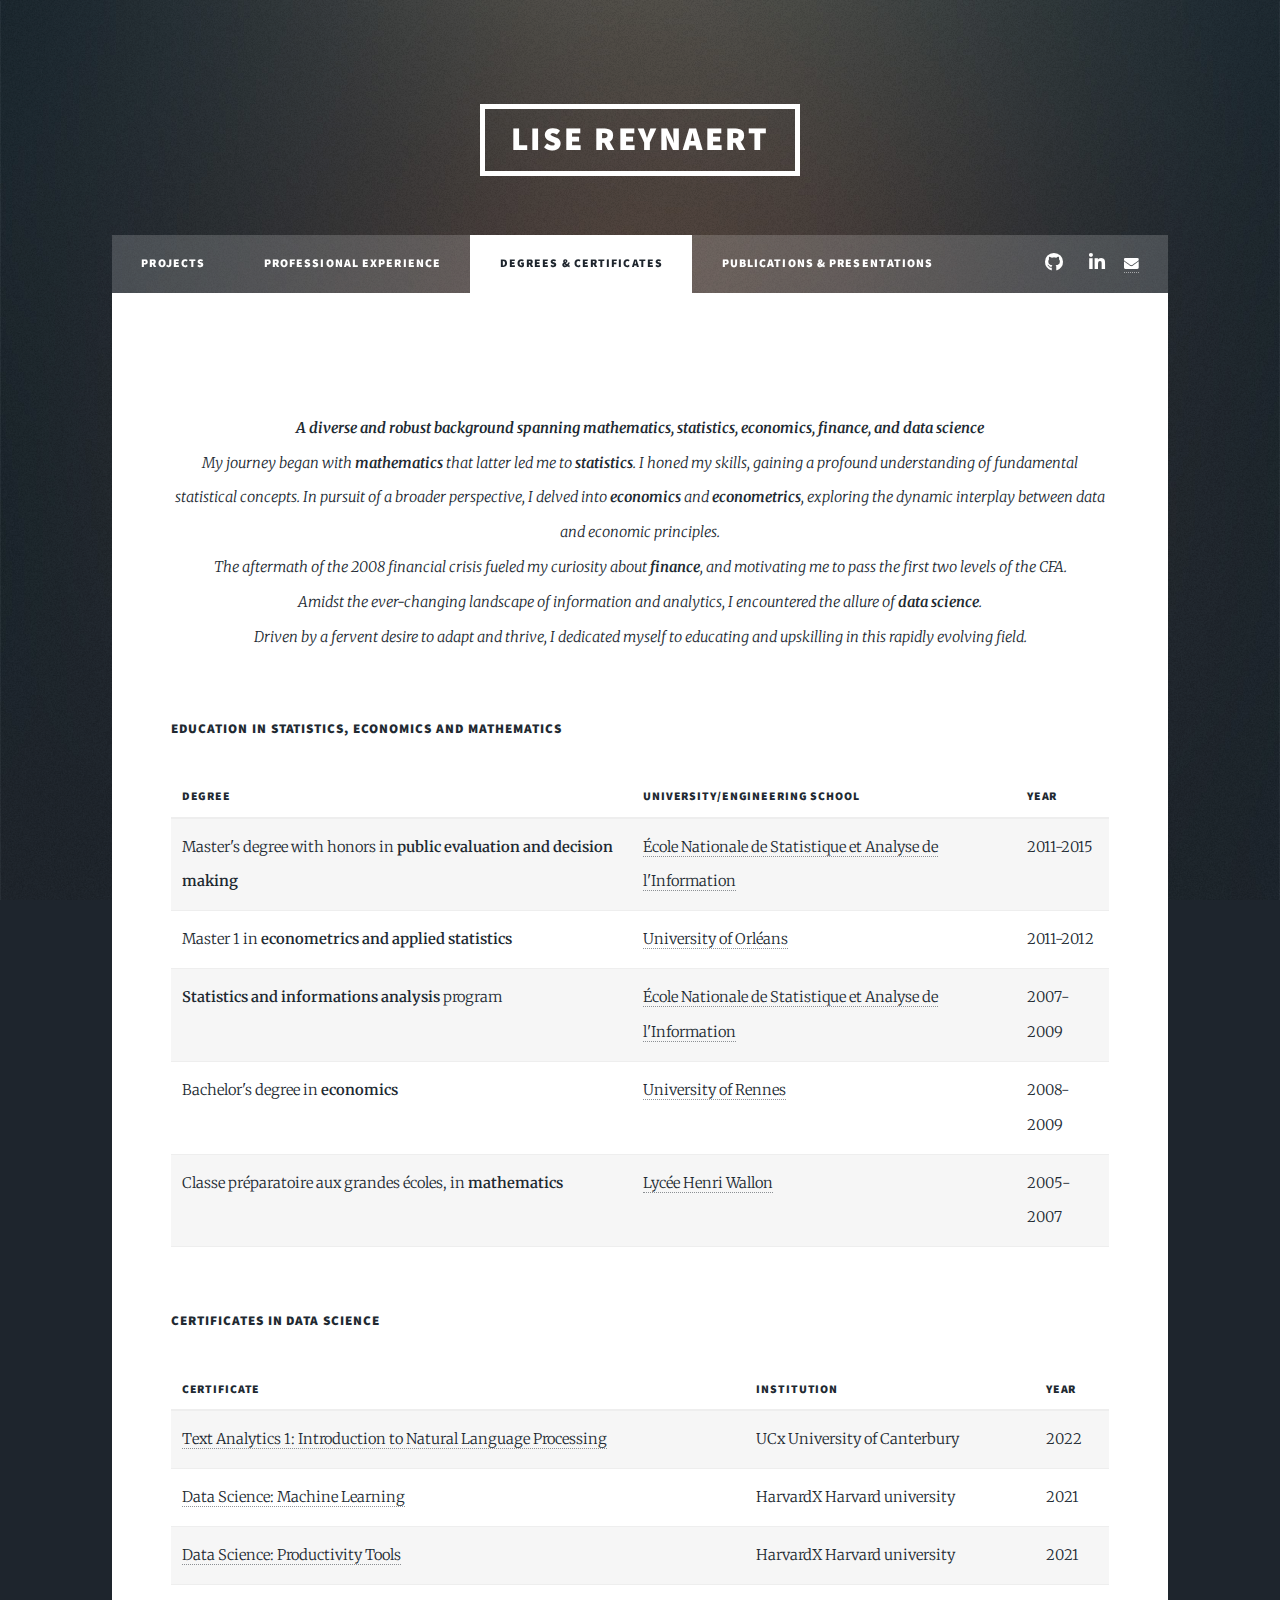
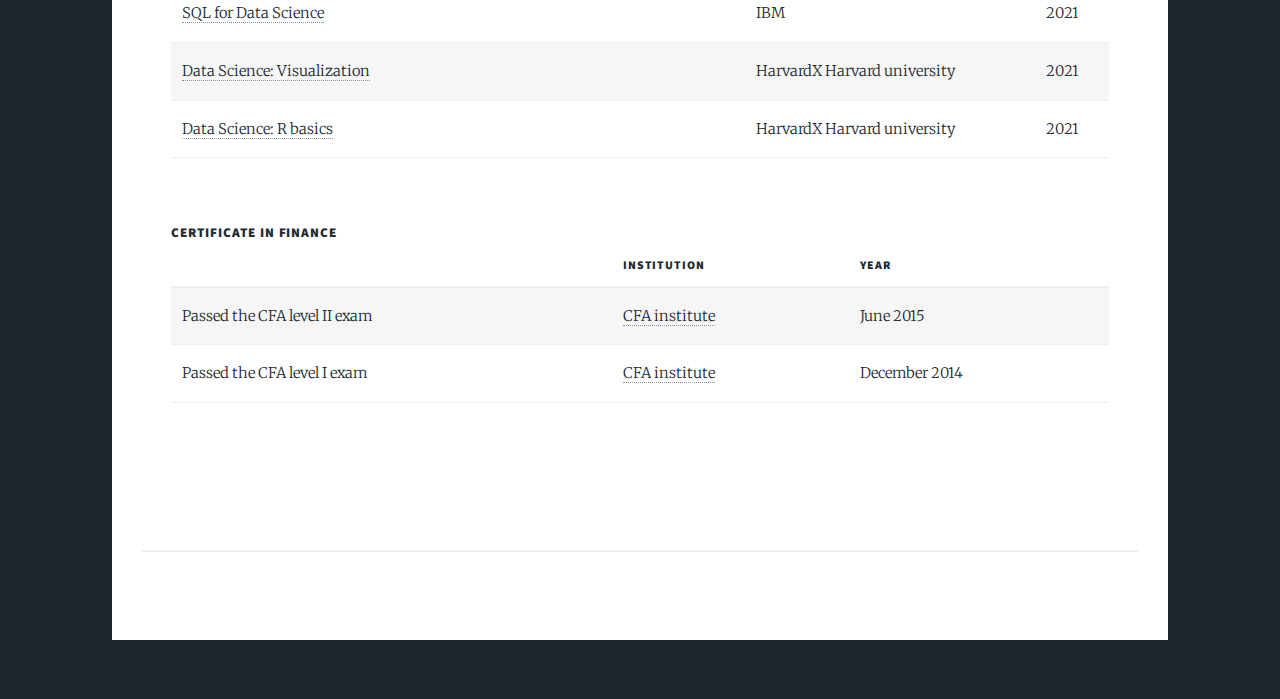
==== commit a4181703: "Modified degrees and certificates" ====
--- a/education.html
+++ b/education.html
@@ -42,11 +42,14 @@
 
 						<!-- Post -->
 							<section class="post">
-								<p><center><i>Coming from a mathematical background, I studied <strong>statistics</strong> before datafication and the rise of big data. <br />I gained an excellent knowledge of fundamental concepts.<!-- <br /> <strong>probability, optimisation, statistical inference, estimation, modelling, algorithms, experimental design</strong><br />-->
-									I also studied <strong>economics</strong> and, naturally, <strong>econometrics</strong>.<br />
-									Following the 2008 financial crisis, I got interested in <strong>finance </strong>and passed the first two exams of the CFA.<br />
-									After a period of skepticism, I understood that <strong>data science</strong> was not just a rebranding of statistics, and educated myself.
+								<p><center><i><strong>A diverse and robust background spanning mathematics, statistics, economics, finance, and data science</strong><br />
+								My journey began with <strong>mathematics</strong> that latter led me to <strong>statistics</strong>. I honed my skills, gaining a profound understanding of fundamental statistical concepts.
+								In pursuit of a broader perspective, I delved into <strong>economics</strong> and <strong>econometrics</strong>, exploring the dynamic interplay between data and economic principles. <br />
+								The aftermath of the 2008 financial crisis fueled my curiosity about <strong>finance</strong>, and motivating me to pass the first two levels of the CFA.<br />
+								Amidst the ever-changing landscape of information and analytics, I encountered the allure of <strong>data science</strong>.<br />
+								Driven by a fervent desire to adapt and thrive, I dedicated myself to educating and upskilling in this rapidly evolving field.
 								</i></center></p><br />
+								
 
 								<!-- Text stuff -->
 								<h5>Education in statistics, economics and mathematics</h5><br />
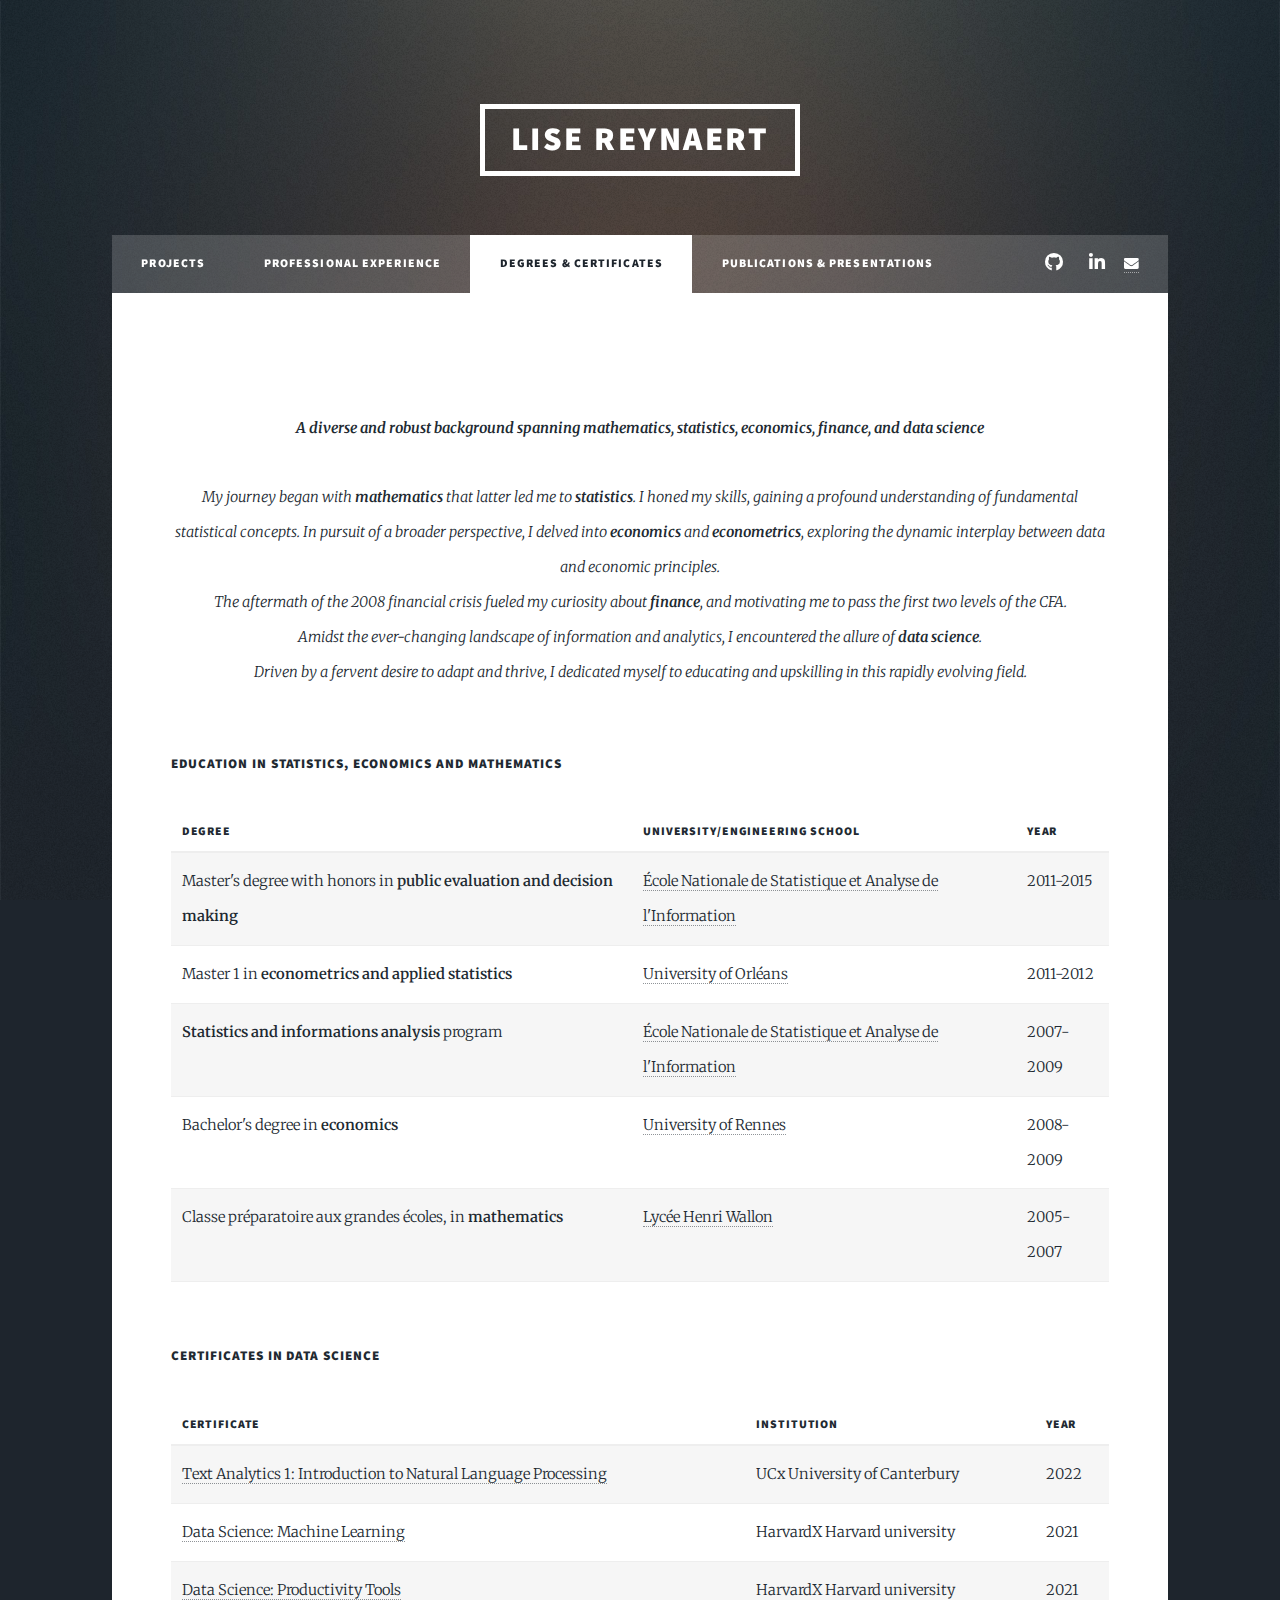
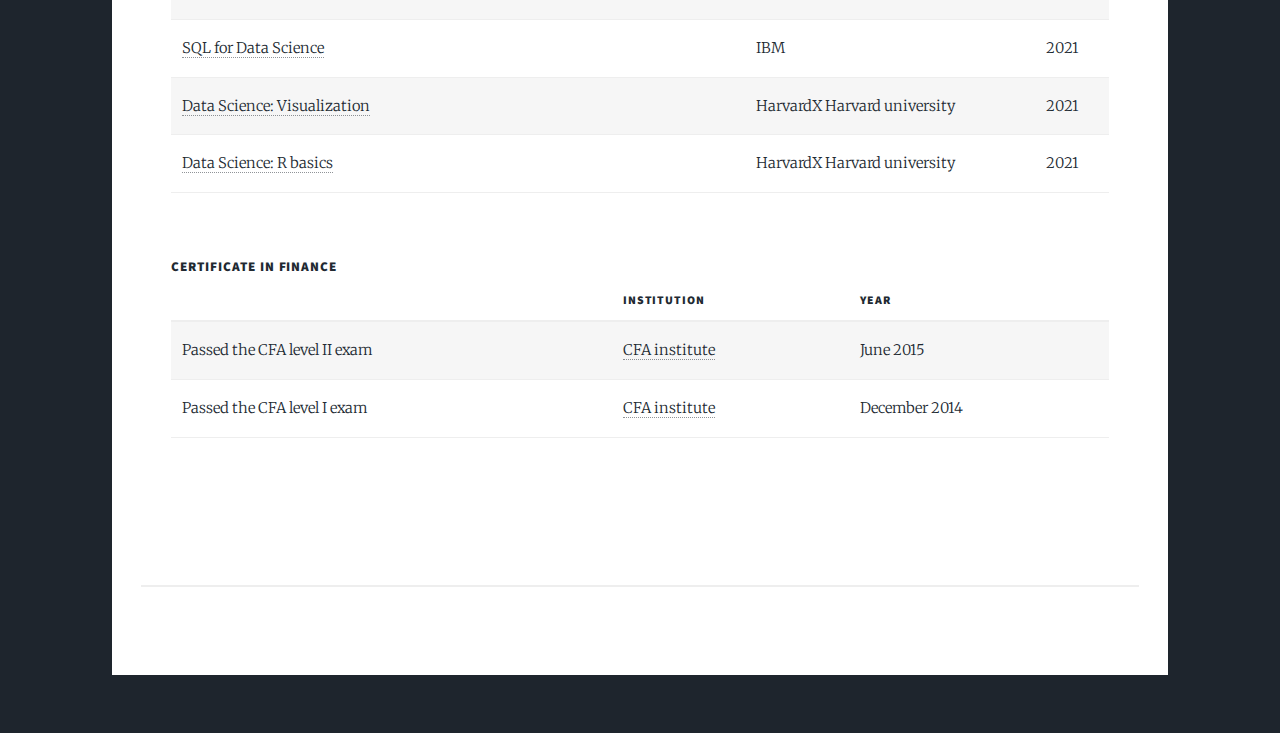
==== commit 011710a0: "minor" ====
--- a/education.html
+++ b/education.html
@@ -42,7 +42,7 @@
 
 						<!-- Post -->
 							<section class="post">
-								<p><center><i><strong>A diverse and robust background spanning mathematics, statistics, economics, finance, and data science</strong><br />
+								<p><center><i><strong>A diverse and robust background spanning mathematics, statistics, economics, finance, and data science</strong><br /><br />
 								My journey began with <strong>mathematics</strong> that latter led me to <strong>statistics</strong>. I honed my skills, gaining a profound understanding of fundamental statistical concepts.
 								In pursuit of a broader perspective, I delved into <strong>economics</strong> and <strong>econometrics</strong>, exploring the dynamic interplay between data and economic principles. <br />
 								The aftermath of the 2008 financial crisis fueled my curiosity about <strong>finance</strong>, and motivating me to pass the first two levels of the CFA.<br />
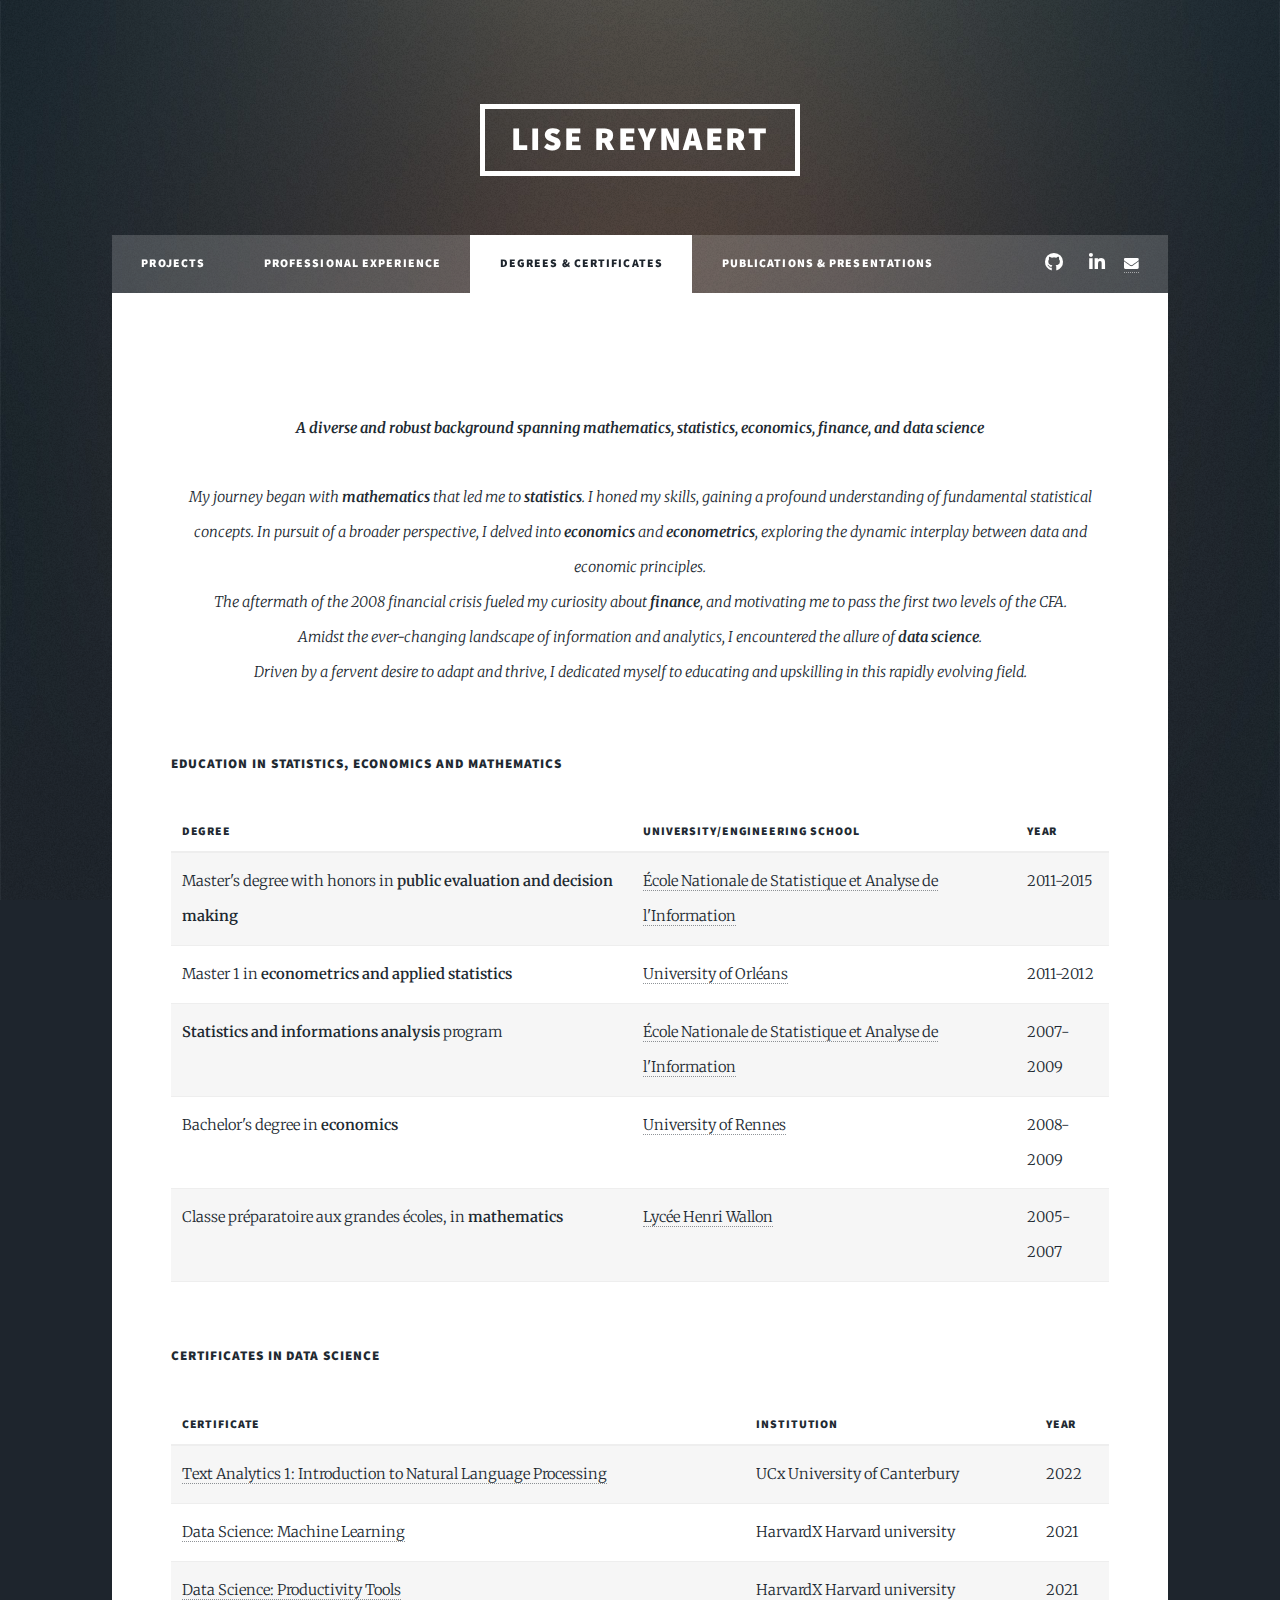
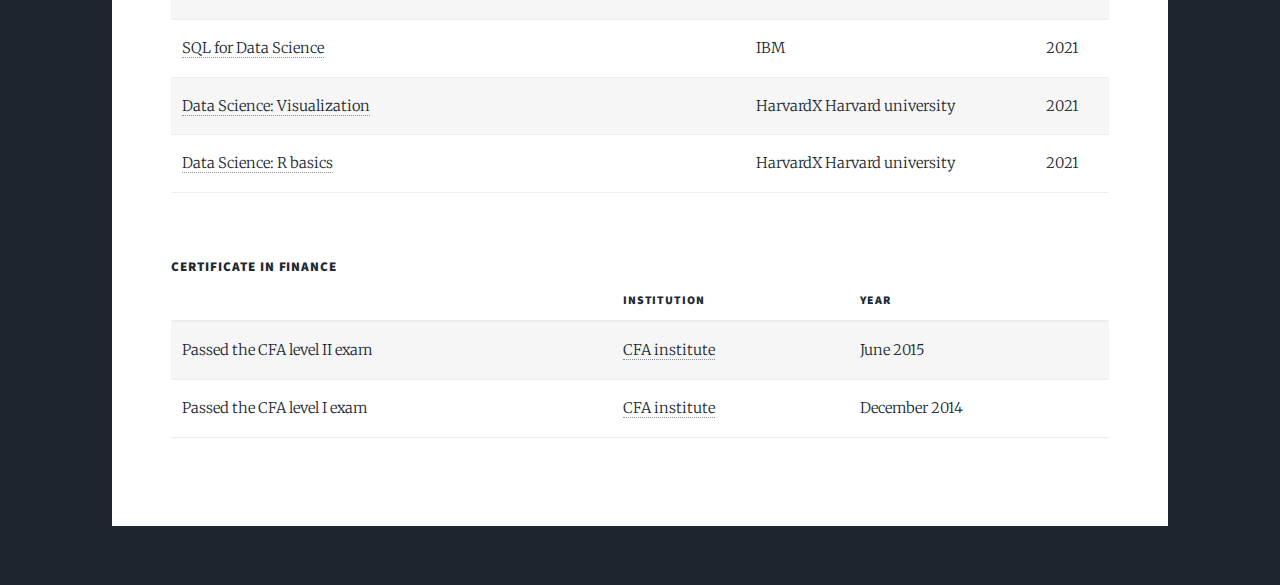
==== commit 8f6d008a: "Better" ====
--- a/education.html
+++ b/education.html
@@ -43,7 +43,7 @@
 						<!-- Post -->
 							<section class="post">
 								<p><center><i><strong>A diverse and robust background spanning mathematics, statistics, economics, finance, and data science</strong><br /><br />
-								My journey began with <strong>mathematics</strong> that latter led me to <strong>statistics</strong>. I honed my skills, gaining a profound understanding of fundamental statistical concepts.
+								My journey began with <strong>mathematics</strong> that led me to <strong>statistics</strong>. I honed my skills, gaining a profound understanding of fundamental statistical concepts.
 								In pursuit of a broader perspective, I delved into <strong>economics</strong> and <strong>econometrics</strong>, exploring the dynamic interplay between data and economic principles. <br />
 								The aftermath of the 2008 financial crisis fueled my curiosity about <strong>finance</strong>, and motivating me to pass the first two levels of the CFA.<br />
 								Amidst the ever-changing landscape of information and analytics, I encountered the allure of <strong>data science</strong>.<br />
@@ -168,6 +168,7 @@
 
 								
 								</section>
+					</div>
 				<!-- Copyright -->
 					<div id="copyright">
 					</div>
